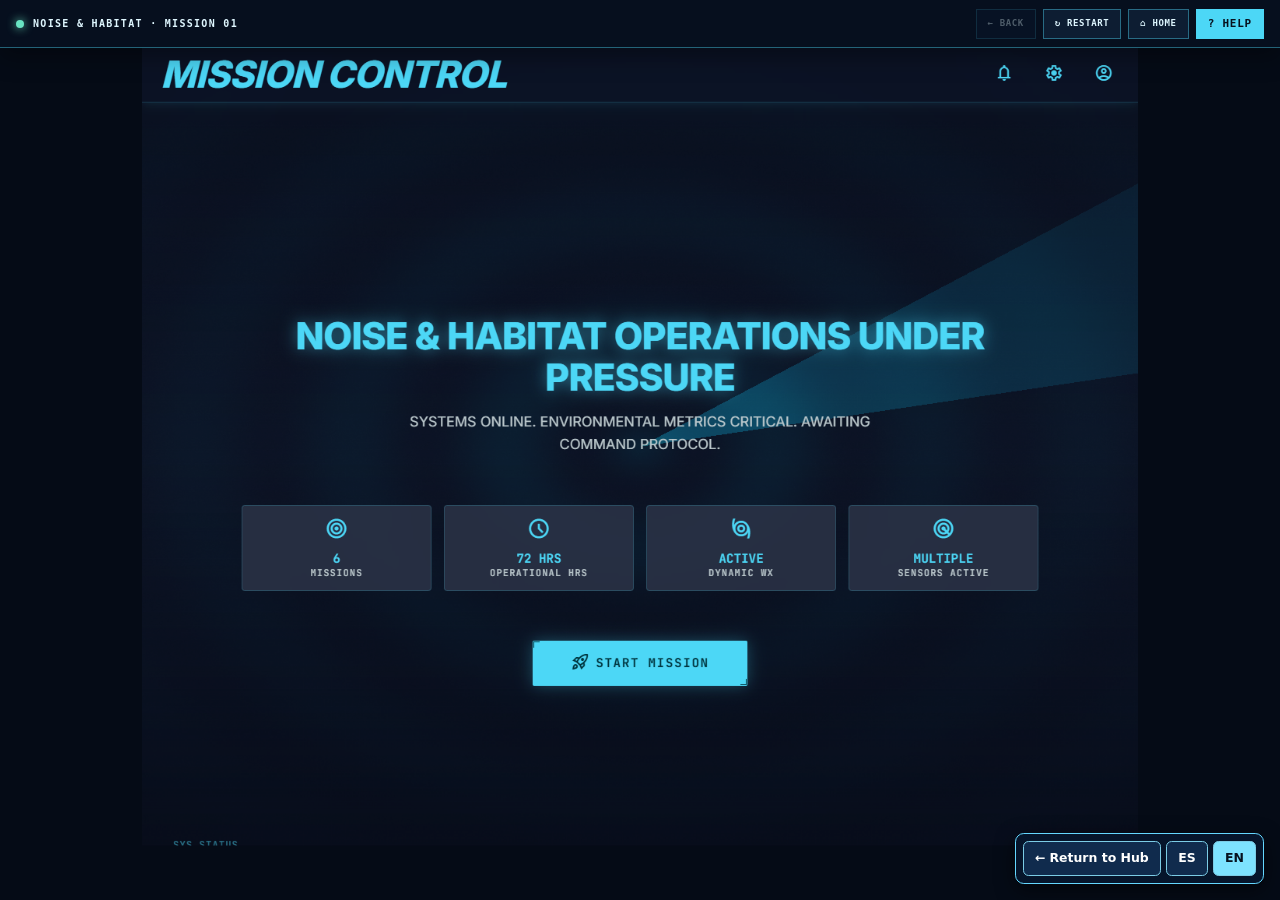
==== index.html @ 10fd097c "Correct Spanish HUD text overlap and shorten contextual guidance" ====
<!doctype html>
<html lang="en">
<head>
<meta charset="utf-8" />
<meta name="viewport" content="width=device-width,initial-scale=1" />
<title>Noise & Habitat — Missions 01–06 · Course Edition</title>
<style>
:root{--cyan:#4cd7f6;--cyan2:#18bfe7;--pink:#f5a0f5;--navy:#071225;--panel:#132238;--panel2:#0a1729;--text:#edf8ff;--muted:#9fb4c7;--amber:#ffbf5a;--red:#ff7c87;--green:#69e4c2}
*{box-sizing:border-box}html,body{margin:0;width:100%;height:100%;overflow:hidden;background:#050b16;color:var(--text);font-family:Inter,Segoe UI,Arial,sans-serif}
button{font:inherit}#stage{position:fixed;left:0;right:0;top:48px;bottom:0;display:flex;align-items:center;justify-content:center;background:#050b16}body.guide-visible #stage{bottom:176px}
.screen{position:relative;max-width:100vw;max-height:100vh;line-height:0;user-select:none;-webkit-user-select:none;overflow:hidden}
.screen img{display:block;width:100%;height:100%;object-fit:fill;pointer-events:none}.hit{position:absolute;display:block;border:0;background:transparent;cursor:pointer;padding:0;margin:0;z-index:8;border-radius:3px}
.hit:focus-visible{outline:3px solid var(--cyan);outline-offset:2px;background:rgba(76,215,246,.08)}
@media (hover:hover){.hit:hover{box-shadow:inset 0 0 0 2px rgba(76,215,246,.7);background:rgba(76,215,246,.045)}}
.hot-highlight{position:absolute;z-index:6;pointer-events:none;border:2px solid rgba(76,215,246,.9);box-shadow:0 0 0 1px rgba(76,215,246,.18),0 0 24px rgba(76,215,246,.42);border-radius:4px;animation:pulse 1.7s ease-in-out infinite}
.hot-highlight::after{content:'SELECT TO ANALYSE';position:absolute;right:0;top:-24px;background:var(--cyan);color:#03101c;font:800 9px/1 ui-monospace,Consolas,monospace;letter-spacing:.08em;padding:6px 8px;white-space:nowrap}
@keyframes pulse{50%{box-shadow:0 0 0 4px rgba(76,215,246,.08),0 0 32px rgba(76,215,246,.62)}}
.coach{position:absolute;z-index:12;left:50%;bottom:16px;transform:translateX(-50%);width:min(720px,84%);line-height:1.35;background:linear-gradient(90deg,rgba(6,16,30,.96),rgba(12,29,49,.96));border:1px solid rgba(76,215,246,.45);box-shadow:0 18px 50px rgba(0,0,0,.45);padding:12px 16px;display:flex;gap:14px;align-items:center}
.coach .step{font:800 9px/1.2 ui-monospace,Consolas,monospace;letter-spacing:.14em;text-transform:uppercase;color:var(--cyan);min-width:92px}.coach p{margin:0;color:#eaf7ff;font-size:13px;line-height:1.4}.coach strong{color:#fff}.coach .coachBtn{margin-left:auto;white-space:nowrap;border:1px solid rgba(76,215,246,.65);background:var(--cyan);color:#04101c;font-weight:900;padding:9px 12px;cursor:pointer}.coach .dismiss{border:0;background:transparent;color:#9fb4c7;font-size:18px;cursor:pointer;padding:4px 0 4px 6px}
.appNav{position:fixed;z-index:70;left:0;right:0;top:0;height:48px;display:flex;align-items:center;justify-content:space-between;padding:0 16px;background:#060f1e;border-bottom:1px solid rgba(76,215,246,.42);box-shadow:0 8px 24px rgba(0,0,0,.35);line-height:1}.appNavTitle{display:flex;align-items:center;gap:9px;color:#dff7ff;font:900 10px/1 ui-monospace,Consolas,monospace;letter-spacing:.13em;text-transform:uppercase}.appNavTitle::before{content:'';width:8px;height:8px;border-radius:50%;background:var(--green);box-shadow:0 0 10px var(--green)}.appNavActions{display:flex;align-items:center;gap:7px}.navBtn,.helpBtn{height:30px;border:1px solid rgba(76,215,246,.42);background:#0d1d32;color:#dff7ff;padding:0 11px;font:900 9px/1 ui-monospace,Consolas,monospace;letter-spacing:.07em;text-transform:uppercase;cursor:pointer}.navBtn:hover,.helpBtn:hover{background:#16304a;border-color:var(--cyan)}.navBtn:disabled{opacity:.34;cursor:not-allowed}.helpBtn{color:#07111e;background:var(--cyan);border-color:var(--cyan);font-size:11px}.guideHost{position:fixed;z-index:55;left:0;right:0;bottom:0;height:176px;display:none;align-items:center;justify-content:center;padding:10px 18px;background:#070f20;border-top:3px solid var(--pink);box-shadow:0 -18px 50px rgba(0,0,0,.55);line-height:1.35}body.guide-visible .guideHost{display:flex}
#modalLayer{position:fixed;inset:0;display:none;align-items:center;justify-content:center;padding:22px;background:rgba(1,7,16,.76);backdrop-filter:blur(9px);z-index:90}#modalLayer.open{display:flex}
.modal{width:min(820px,94vw);max-height:90vh;overflow:auto;background:linear-gradient(155deg,#14243a,#081425);border:1px solid rgba(76,215,246,.4);box-shadow:0 24px 90px rgba(0,0,0,.62);padding:26px 28px 24px;line-height:1.45;position:relative}
.modal.wide{width:min(1040px,96vw)}.modal .eyebrow{font:800 10px/1.2 ui-monospace,Consolas,monospace;letter-spacing:.16em;color:var(--cyan);text-transform:uppercase}.modal h2{margin:7px 0 9px;font-size:30px;line-height:1.08;color:#fff}.modal .lead{font-size:16px;color:#d9e7f3;margin:0 0 16px;line-height:1.55}.modal p{color:#c9d7e5;margin:8px 0;line-height:1.55}.close{position:absolute;right:14px;top:10px;background:transparent;border:0;color:#b9c8d6;font-size:24px;cursor:pointer}
.roleBox{display:grid;grid-template-columns:1.15fr .85fr;gap:14px;margin:18px 0}.rolePanel,.objectivePanel{border:1px solid rgba(255,255,255,.1);background:rgba(255,255,255,.035);padding:15px 16px}.rolePanel strong,.objectivePanel strong{display:block;color:#fff;font-size:14px;margin-bottom:5px}.rolePanel span,.objectivePanel span{color:#b9cad9;font-size:13px;line-height:1.45}
.howGrid{display:grid;grid-template-columns:repeat(4,1fr);gap:9px;margin:17px 0}.how{border:1px solid rgba(76,215,246,.18);background:rgba(76,215,246,.04);padding:13px 12px;min-height:108px}.how b{display:grid;place-items:center;width:25px;height:25px;border:1px solid var(--cyan);color:var(--cyan);font:900 11px ui-monospace,Consolas,monospace;margin-bottom:9px}.how strong{display:block;color:#fff;font-size:12px;margin-bottom:4px}.how span{display:block;color:#9fb4c7;font-size:11px;line-height:1.4}
.modalGrid{display:grid;grid-template-columns:repeat(2,minmax(0,1fr));gap:10px;margin:16px 0}.fact{border:1px solid rgba(255,255,255,.1);background:rgba(255,255,255,.035);padding:12px 14px}.fact small{display:block;color:#879db2;font:800 9px ui-monospace,Consolas,monospace;letter-spacing:.08em;text-transform:uppercase;margin-bottom:5px}.fact strong{font-size:13px;color:#fff}.fact em{display:block;color:#9fb4c7;font-size:11px;font-style:normal;margin-top:4px;line-height:1.4}
.intelExplain{border-left:3px solid var(--pink);background:rgba(245,160,245,.06);padding:12px 14px;color:#d7e5ef;font-size:12px;line-height:1.5;margin-top:12px}.modalActions{display:flex;justify-content:flex-end;gap:10px;margin-top:20px}.btn{border:1px solid rgba(76,215,246,.6);background:var(--cyan);color:#04101c;font-weight:900;padding:11px 17px;cursor:pointer}.btn.secondary{background:transparent;color:var(--cyan)}.btn:disabled{opacity:.4;cursor:not-allowed}
.decisionIntro{display:flex;gap:10px;align-items:flex-start;margin:10px 0 16px;padding:11px 13px;border:1px solid rgba(255,191,90,.24);background:rgba(255,191,90,.045)}.decisionIntro b{color:var(--amber);font:900 10px ui-monospace,Consolas,monospace;letter-spacing:.08em}.decisionIntro span{color:#cedae6;font-size:12px;line-height:1.45}
.choices{display:grid;grid-template-columns:repeat(3,1fr);gap:10px}.choice{border:1px solid rgba(255,255,255,.12);background:#0d1b2e;color:var(--text);padding:14px;text-align:left;cursor:pointer;min-height:240px;transition:.15s}.choice:hover{border-color:rgba(76,215,246,.6);transform:translateY(-2px)}.choice.selected{border-color:var(--cyan);background:linear-gradient(155deg,rgba(76,215,246,.12),rgba(245,160,245,.06));box-shadow:0 0 0 1px rgba(76,215,246,.15),0 12px 30px rgba(0,0,0,.3)}.choice .code{font:800 9px ui-monospace,Consolas,monospace;color:var(--cyan);letter-spacing:.1em}.choice h3{font-size:16px;margin:6px 0 10px;color:#fff}.choice p{font-size:11px;margin:0 0 11px;line-height:1.45;color:#aebfd0}.miniMetrics{display:grid;gap:6px}.metricLine{display:flex;justify-content:space-between;gap:10px;border-top:1px solid rgba(255,255,255,.07);padding-top:6px;font:700 9px ui-monospace,Consolas,monospace;color:#8fa3b7;text-transform:uppercase}.metricLine strong{color:#e7f4fb}.risk-high{color:var(--red)!important}.risk-med{color:var(--amber)!important}.risk-low{color:var(--green)!important}
.outcome{display:grid;grid-template-columns:.8fr 1.2fr;gap:14px}.scorePanel{border:1px solid rgba(76,215,246,.25);padding:15px;background:rgba(76,215,246,.04)}.scorePanel .status{font:900 10px ui-monospace,Consolas,monospace;color:var(--cyan);letter-spacing:.1em;text-transform:uppercase}.scorePanel h3{font-size:21px;margin:6px 0 14px;color:#fff}.bars{display:grid;gap:11px}.barLabel{display:flex;justify-content:space-between;font:700 9px ui-monospace,Consolas,monospace;color:#9fb4c7;text-transform:uppercase}.bar{height:5px;background:rgba(255,255,255,.08);margin-top:4px}.bar span{display:block;height:100%;background:linear-gradient(90deg,var(--cyan),var(--pink))}.learnPanel{border:1px solid rgba(245,160,245,.24);padding:15px;background:rgba(245,160,245,.045)}.learnPanel .unlock{font:900 10px ui-monospace,Consolas,monospace;color:var(--pink);letter-spacing:.1em;text-transform:uppercase}.learnPanel h3{font-size:18px;margin:6px 0 8px;color:#fff}.learnPanel p{font-size:12px;line-height:1.55}.takeaway{margin-top:12px;border-left:3px solid var(--cyan);padding:9px 11px;background:rgba(76,215,246,.045);font-size:12px;color:#d8e8f5}.finalHero{display:grid;grid-template-columns:minmax(0,1fr) 180px;gap:16px;align-items:center;padding:16px 18px;margin:12px 0 14px;border:1px solid rgba(76,215,246,.28);background:radial-gradient(circle at top left,rgba(76,215,246,.14),rgba(8,20,37,.96) 58%),linear-gradient(145deg,rgba(255,255,255,.03),rgba(245,160,245,.03))}.heroSeal{justify-self:end;width:150px;height:150px;border-radius:50%;display:grid;place-items:center;text-align:center;border:2px solid rgba(245,160,245,.5);box-shadow:0 0 0 10px rgba(245,160,245,.05),0 0 26px rgba(76,215,246,.2);background:radial-gradient(circle at 50% 35%,rgba(245,160,245,.28),rgba(76,215,246,.12) 35%,rgba(5,12,23,.98) 72%)}.heroSeal span{display:block;font-size:34px;font-weight:900;color:#fff;line-height:1}.heroSeal small{display:block;margin-top:5px;font:800 9px ui-monospace,Consolas,monospace;letter-spacing:.14em;text-transform:uppercase;color:var(--cyan)}.finalRibbon{display:inline-block;margin-top:10px;padding:8px 10px;border:1px solid rgba(245,160,245,.34);background:rgba(245,160,245,.08);font:800 10px ui-monospace,Consolas,monospace;letter-spacing:.12em;text-transform:uppercase;color:#ffd8ff}.missionBadges{display:grid;grid-template-columns:repeat(3,minmax(0,1fr));gap:8px;margin:14px 0}.missionBadge{border:1px solid rgba(255,255,255,.08);background:rgba(255,255,255,.03);padding:10px 11px;min-height:82px}.missionBadge small{display:block;color:var(--cyan);font:800 8px ui-monospace,Consolas,monospace;letter-spacing:.12em;text-transform:uppercase;margin-bottom:4px}.missionBadge strong{display:block;color:#fff;font-size:13px;line-height:1.3;margin-bottom:3px}.missionBadge span{display:block;color:#9fb4c7;font-size:11px;line-height:1.45}.certPanel{margin-top:14px;border:1px solid rgba(255,255,255,.08);background:linear-gradient(135deg,rgba(76,215,246,.04),rgba(245,160,245,.04));padding:14px 15px}.certPanel .status{font:900 10px ui-monospace,Consolas,monospace;color:#ffe08a;letter-spacing:.1em;text-transform:uppercase}.certPanel h3{margin:6px 0 10px;color:#fff;font-size:20px}.summaryGrid{display:grid;grid-template-columns:repeat(3,minmax(0,1fr));gap:8px;margin:10px 0 12px}.summaryBox{border:1px solid rgba(255,255,255,.08);background:rgba(255,255,255,.03);padding:10px}.summaryBox small{display:block;color:#8da4ba;font:800 8px ui-monospace,Consolas,monospace;letter-spacing:.1em;text-transform:uppercase;margin-bottom:4px}.summaryBox strong{display:block;color:#fff;font-size:12px;line-height:1.4}.loopStrip{margin-top:10px;padding:10px 11px;border-left:3px solid #ffe08a;background:rgba(255,224,138,.08);color:#f6f8fb;font-size:12px;line-height:1.55}.certificateCard{border:1px solid rgba(245,160,245,.3);background:linear-gradient(145deg,rgba(255,255,255,.04),rgba(76,215,246,.03));padding:18px 20px;margin:14px 0}.certificateCard .eyeline{font:800 10px ui-monospace,Consolas,monospace;color:#ffe08a;letter-spacing:.14em;text-transform:uppercase}.certificateCard h3{margin:8px 0 10px;color:#fff;font-size:28px}.certificateCard p{font-size:13px}.certificateName{font-size:16px;color:#fff;font-weight:900;margin:10px 0}.certificateFoot{display:flex;justify-content:space-between;gap:12px;flex-wrap:wrap;margin-top:14px;padding-top:12px;border-top:1px solid rgba(255,255,255,.08)}.certificateFoot div{min-width:160px}.certificateFoot small{display:block;color:#8ea4b9;font:800 8px ui-monospace,Consolas,monospace;letter-spacing:.1em;text-transform:uppercase;margin-bottom:4px}.certificateFoot strong{display:block;color:#fff;font-size:12px;line-height:1.45}
.finalCelebration{position:relative;overflow:hidden;margin:4px 0 16px;padding:28px 28px 24px;border:1px solid rgba(76,215,246,.48);background:radial-gradient(circle at 50% 20%,rgba(76,215,246,.20),transparent 34%),radial-gradient(circle at 85% 25%,rgba(245,160,245,.14),transparent 22%),linear-gradient(145deg,#0a1c32,#07111f 68%,#100d24);box-shadow:inset 0 0 70px rgba(76,215,246,.04),0 20px 50px rgba(0,0,0,.35);text-align:center}
.finalCelebration::before,.finalCelebration::after{content:'';position:absolute;width:220px;height:220px;border:1px solid rgba(76,215,246,.18);border-radius:50%;top:-120px}.finalCelebration::before{left:-60px}.finalCelebration::after{right:-60px;border-color:rgba(245,160,245,.18)}
.finalKicker{font:900 10px ui-monospace,Consolas,monospace;letter-spacing:.22em;color:var(--cyan);text-transform:uppercase}.finalBigTitle{margin:8px 0 6px!important;font-size:42px!important;letter-spacing:-.03em}.finalSub{max-width:760px;margin:0 auto!important;color:#cfe0eb!important;font-size:14px!important}.courseSeal{width:124px;height:124px;margin:18px auto 14px;border-radius:50%;display:grid;place-items:center;background:radial-gradient(circle at 50% 35%,rgba(255,255,255,.18),rgba(76,215,246,.14) 35%,rgba(5,12,23,.98) 70%);border:2px solid var(--cyan);box-shadow:0 0 0 8px rgba(76,215,246,.05),0 0 35px rgba(76,215,246,.24),inset 0 0 28px rgba(245,160,245,.08)}.courseSeal strong{display:block;font-size:34px;color:#fff;line-height:1}.courseSeal span{display:block;margin-top:3px;color:var(--pink);font:900 9px ui-monospace,Consolas,monospace;letter-spacing:.12em;text-transform:uppercase}.completionLine{display:flex;justify-content:center;gap:6px;flex-wrap:wrap;margin:12px 0 2px}.completionLine span{padding:6px 8px;border:1px solid rgba(255,255,255,.1);background:rgba(255,255,255,.035);color:#dceaf4;font:800 8px ui-monospace,Consolas,monospace;letter-spacing:.08em;text-transform:uppercase}.completionLine span.done{border-color:rgba(105,228,194,.38);color:var(--green)}
.finalCompetence{display:grid;grid-template-columns:repeat(3,1fr);gap:9px;margin:14px 0}.competenceCard{border:1px solid rgba(255,255,255,.09);background:linear-gradient(155deg,rgba(76,215,246,.055),rgba(245,160,245,.025));padding:12px 13px;min-height:94px}.competenceCard small{display:block;color:var(--cyan);font:900 8px ui-monospace,Consolas,monospace;letter-spacing:.1em;text-transform:uppercase;margin-bottom:4px}.competenceCard strong{display:block;color:#fff;font-size:13px;line-height:1.3;margin-bottom:3px}.competenceCard span{display:block;color:#9fb4c7;font-size:10px;line-height:1.4}
.checkpointCard{padding:20px 22px;margin:8px 0 15px;border:1px solid rgba(255,191,90,.38);background:radial-gradient(circle at 15% 20%,rgba(255,191,90,.10),transparent 28%),#0d1a2b}.checkpointTop{display:flex;align-items:center;justify-content:space-between;gap:18px;margin-bottom:12px}.checkpointTop .flag{font:900 9px ui-monospace,Consolas,monospace;letter-spacing:.13em;color:var(--amber);text-transform:uppercase}.checkpointTop .count{border:1px solid rgba(255,191,90,.35);padding:6px 9px;color:#ffe0a7;font:900 9px ui-monospace,Consolas,monospace}.checkpointCard h2{font-size:31px!important}.checkpointCard .hint{margin:12px 0 0;padding:11px 12px;border-left:3px solid var(--amber);background:rgba(255,191,90,.055);color:#dae6ef;font-size:12px;line-height:1.5}
@media(max-width:760px){.finalCompetence{grid-template-columns:1fr 1fr}.finalBigTitle{font-size:31px!important}.courseSeal{width:104px;height:104px}.courseSeal strong{font-size:28px}}@media(max-width:520px){.finalCompetence{grid-template-columns:1fr}}

.resultTag{position:absolute;z-index:11;right:2.2%;top:8.2%;background:#0b1a2e;border:1px solid rgba(76,215,246,.5);padding:8px 11px;line-height:1.2;color:#dff7ff;box-shadow:0 8px 24px rgba(0,0,0,.4)}.resultTag small{display:block;color:var(--cyan);font:800 8px ui-monospace,Consolas,monospace;letter-spacing:.12em;text-transform:uppercase}.resultTag strong{font-size:11px}
.toast{position:fixed;left:50%;bottom:20px;transform:translate(-50%,20px);opacity:0;pointer-events:none;z-index:50;background:#0d1a2d;border:1px solid rgba(76,215,246,.4);color:#e7f4fb;padding:11px 16px;font:800 10px ui-monospace,Consolas,monospace;letter-spacing:.05em;transition:.2s;box-shadow:0 12px 30px rgba(0,0,0,.4)}.toast.show{opacity:1;transform:translate(-50%,0)}

.missionCore{display:grid;grid-template-columns:repeat(3,1fr);gap:10px;margin:16px 0}.coreCard{border:1px solid rgba(76,215,246,.22);background:linear-gradient(155deg,rgba(76,215,246,.07),rgba(255,255,255,.025));padding:15px;min-height:118px}.coreCard small{display:block;color:var(--cyan);font:800 9px ui-monospace,Consolas,monospace;letter-spacing:.1em;text-transform:uppercase;margin-bottom:7px}.coreCard strong{display:block;font-size:15px;color:#fff;line-height:1.3;margin-bottom:5px}.coreCard span{display:block;color:#aebfd0;font-size:12px;line-height:1.45}
.ruleBox{margin:15px 0 5px;padding:13px 15px;border-left:3px solid var(--amber);background:rgba(255,191,90,.055);color:#dbe7f1;font-size:13px;line-height:1.5}.ruleBox strong{color:#fff}.plainFlow{display:grid;grid-template-columns:repeat(3,1fr);gap:9px;margin:16px 0}.plainStep{position:relative;border:1px solid rgba(255,255,255,.1);background:rgba(255,255,255,.035);padding:14px 14px 14px 46px;min-height:90px}.plainStep b{position:absolute;left:13px;top:14px;display:grid;place-items:center;width:24px;height:24px;border-radius:50%;background:var(--cyan);color:#04101c;font:900 10px ui-monospace,Consolas,monospace}.plainStep strong{display:block;color:#fff;font-size:13px;margin-bottom:4px}.plainStep span{display:block;color:#9fb4c7;font-size:11px;line-height:1.4}
.choice .change{display:block;margin:10px 0 8px;padding:8px 9px;background:rgba(255,255,255,.04);border-left:2px solid rgba(76,215,246,.7);color:#d7e6f1;font-size:10px;line-height:1.45}.choice .change strong{color:#fff}.outcomePlain{display:grid;grid-template-columns:repeat(4,1fr);gap:8px;margin:13px 0}.outcomePill{border:1px solid rgba(255,255,255,.1);background:rgba(255,255,255,.035);padding:10px}.outcomePill small{display:block;color:#879db2;font:800 8px ui-monospace,Consolas,monospace;text-transform:uppercase;letter-spacing:.08em;margin-bottom:4px}.outcomePill strong{font-size:12px;color:#fff}.whyBox{margin-top:12px;border:1px solid rgba(76,215,246,.18);background:rgba(76,215,246,.045);padding:12px 13px}.whyBox small{display:block;color:var(--cyan);font:800 8px ui-monospace,Consolas,monospace;letter-spacing:.1em;text-transform:uppercase;margin-bottom:5px}.whyBox p{margin:0;color:#d5e4ef;font-size:12px;line-height:1.5}

/* Interactive mission avatar */
.guide-focus{position:absolute;z-index:9;pointer-events:none;border:3px solid var(--amber);box-shadow:0 0 0 9999px rgba(2,8,18,.24),0 0 34px rgba(255,191,90,.68);border-radius:4px;animation:guidePulse 1.7s ease-in-out infinite}
@keyframes guidePulse{50%{box-shadow:0 0 0 9999px rgba(2,8,18,.19),0 0 46px rgba(255,191,90,.92)}}
.guide-dock{position:relative;z-index:18;width:min(1120px,96%);height:150px;display:grid;grid-template-columns:94px minmax(0,1fr) 150px;background:linear-gradient(105deg,#111a35,#0b2540);border:1px solid rgba(245,160,245,.82);border-top:3px solid var(--pink);box-shadow:0 16px 48px rgba(0,0,0,.52),0 0 28px rgba(245,160,245,.12);line-height:1.35;overflow:hidden}
.guide-avatar{position:relative;border-right:1px solid rgba(76,215,246,.24);background:radial-gradient(circle at 50% 40%,rgba(76,215,246,.12),transparent 55%),#081626;display:flex;align-items:center;justify-content:center;overflow:hidden}
.guide-avatar .portrait-window{position:relative;width:66px;height:66px;border:1px solid rgba(76,215,246,.9);border-radius:9px;overflow:hidden;box-shadow:0 0 20px rgba(76,215,246,.28);background:#071523}
.guide-avatar .portrait-window img{display:block;width:100%;height:100%;object-fit:cover;pointer-events:none}
.guide-avatar::after{content:'';position:absolute;inset:0;background:repeating-linear-gradient(180deg,transparent 0 3px,rgba(76,215,246,.035) 3px 4px);pointer-events:none}
.guide-online{position:absolute;right:13px;top:18px;width:8px;height:8px;border-radius:50%;background:#69e4c2;box-shadow:0 0 12px #69e4c2}
.guide-copy{min-width:0;padding:13px 18px 11px;display:flex;flex-direction:column;justify-content:flex-start;overflow:hidden}
.guide-meta{font:900 9px/1.2 ui-monospace,Consolas,monospace;letter-spacing:.13em;color:var(--cyan);text-transform:uppercase;margin-bottom:8px;flex:0 0 auto}
.guide-message{display:block!important;visibility:visible!important;opacity:1!important;color:#f3fbff!important;font-size:14px!important;line-height:1.48!important;min-height:58px;max-height:78px;overflow:auto;padding:7px 10px;background:rgba(3,12,24,.28);border-left:3px solid rgba(76,215,246,.75);white-space:normal}
.guide-message strong{color:#fff}.guide-message em{font-style:normal;color:var(--pink);font-weight:800}
.guide-progress{display:flex;gap:5px;align-items:center;margin-top:9px;flex:0 0 auto}.guide-dot{width:20px;height:3px;background:rgba(255,255,255,.12)}.guide-dot.on{background:var(--cyan);box-shadow:0 0 8px rgba(76,215,246,.5)}
.guide-actions{display:flex;flex-direction:column;justify-content:center;gap:7px;padding:14px 12px 14px 0;min-width:0}
.guide-action{width:100%;border:1px solid rgba(76,215,246,.6);background:var(--cyan);color:#03101c;font:900 10px/1 ui-monospace,Consolas,monospace;letter-spacing:.06em;padding:11px 8px;cursor:pointer;text-transform:uppercase}.guide-action.secondary{background:#0b1a2e;color:var(--cyan)}.guide-action:hover{filter:brightness(1.08)}
.guide-close{position:absolute;right:5px;top:4px;width:22px;height:22px;border:0;background:rgba(6,15,30,.8);color:#9fb3c5;font-size:16px;cursor:pointer;z-index:4}
.guide-minibtn{position:absolute;z-index:17;right:18px;bottom:16px;width:54px;height:54px;border-radius:50%;border:1px solid rgba(76,215,246,.6);background:#0a1a2d;color:var(--cyan);box-shadow:0 10px 28px rgba(0,0,0,.45);cursor:pointer;display:grid;place-items:center;font:900 10px/1 ui-monospace,Consolas,monospace;letter-spacing:.05em;text-align:center}.guide-minibtn::before{content:'OPS';display:block}.guide-minibtn::after{content:'GUIDE';display:block;font-size:7px;margin-top:-8px}
.guide-hint{position:absolute;z-index:10;pointer-events:none;background:#ffd27a;border:2px solid #fff5d8;color:#07111e;padding:8px 10px;font:900 10px/1.3 ui-monospace,Consolas,monospace;letter-spacing:.025em;box-shadow:0 10px 28px rgba(0,0,0,.62),0 0 20px rgba(255,191,90,.45);max-width:220px}.guide-hint::before{content:'';position:absolute;left:-8px;top:11px;border-top:7px solid transparent;border-bottom:7px solid transparent;border-right:8px solid #ffd27a}.guide-hint.arrow-right::before{left:auto;right:-8px;border-right:0;border-left:8px solid #ffd27a}
.guide-hint b{color:#07111e;text-decoration:underline;text-underline-offset:2px}
.loading-card{display:flex;flex-direction:column;align-items:center;justify-content:center;gap:12px;color:#dff7ff;font:900 11px/1.3 ui-monospace,Consolas,monospace;letter-spacing:.12em;text-transform:uppercase}.loading-spinner{width:34px;height:34px;border:3px solid rgba(76,215,246,.2);border-top-color:var(--cyan);border-radius:50%;animation:spin .8s linear infinite}.loading-card small{color:#8da8bd;font-size:8px;letter-spacing:.08em}@keyframes spin{to{transform:rotate(360deg)}}
@media(max-width:760px){body.guide-visible #stage{bottom:190px}.guideHost{height:190px;padding:8px}.appNav{padding:0 8px}.appNavTitle{font-size:8px}.navBtn,.helpBtn{padding:0 7px;font-size:8px}.howGrid,.choices,.missionCore,.plainFlow,.outcomePlain,.missionBadges,.summaryGrid{grid-template-columns:1fr 1fr}.roleBox,.outcome,.finalHero{grid-template-columns:1fr}.heroSeal{justify-self:start;width:110px;height:110px}.certificateFoot{display:grid;grid-template-columns:1fr 1fr}.coach{width:92%;padding:10px 12px}.coach .step{display:none}.modal{padding:22px 18px}.modal h2{font-size:24px}.guide-dock{width:98%;height:166px;grid-template-columns:70px minmax(0,1fr) 104px}.guide-avatar .portrait-window{width:50px;height:50px}.guide-copy{padding:10px}.guide-message{font-size:11px!important;min-height:70px;max-height:92px}.guide-actions{padding:12px 7px 12px 0}.guide-action{font-size:8px;padding:9px 5px}}@media(max-width:520px){.appNavTitle{display:none}.howGrid,.choices,.missionCore,.plainFlow,.outcomePlain,.missionBadges,.summaryGrid{grid-template-columns:1fr}.guide-dock{grid-template-columns:0 minmax(0,1fr) 96px}.guide-avatar{display:none}}.howGrid,.choices,.missionCore,.plainFlow,.outcomePlain{grid-template-columns:1fr}}

/* ===== MISSION 02 · ROUTE CONFLICT · CLEAR SEQUENTIAL REVIEW ===== */
.m2-workspace{position:absolute;z-index:8;left:19.1%;right:1.6%;top:8.4%;bottom:1.6%;background:#06111f;border:1px solid rgba(76,215,246,.18);box-shadow:inset 0 0 60px rgba(0,0,0,.35)}
.m2-mission-chip{position:absolute;z-index:14;left:20.4%;top:9.5%;background:#06182a;border:1px solid rgba(76,215,246,.55);padding:7px 10px;color:#fff;line-height:1}.m2-mission-chip small{display:block;color:var(--pink);font:900 7px ui-monospace,Consolas,monospace;letter-spacing:.12em}.m2-mission-chip strong{font:900 11px ui-monospace,Consolas,monospace;color:#dff8ff}
.m2-goal{position:absolute;z-index:13;left:20.4%;right:2.7%;top:14.0%;height:7.2%;display:flex;align-items:center;justify-content:space-between;gap:18px;background:#0b1d31;border-left:4px solid var(--cyan);padding:9px 14px;line-height:1.25;box-shadow:0 8px 24px rgba(0,0,0,.32)}.m2-goal small{display:block;color:var(--cyan);font:900 7px ui-monospace,Consolas,monospace;letter-spacing:.12em;margin-bottom:3px}.m2-goal strong{font-size:12px;color:#fff}.m2-goal span{color:#a8bdcd;font-size:9px;max-width:540px}.m2-goal .step-count{flex:none;border:1px solid rgba(255,255,255,.15);padding:7px 10px;color:#dff7ff;font:900 8px ui-monospace,Consolas,monospace;white-space:nowrap}
.m2-terrain{position:absolute;left:20.4%;top:22.4%;width:51.0%;height:54.0%;z-index:11;border:1px solid rgba(76,215,246,.48);background:#071321;box-shadow:0 12px 38px rgba(0,0,0,.55);overflow:hidden;line-height:1.2}
.m2-terrain>img{position:absolute;inset:0;width:100%;height:100%;object-fit:cover;opacity:.88;filter:saturate(.72) contrast(1.06) brightness(.72);pointer-events:none}.m2-terrain::after{content:'';position:absolute;inset:0;background:linear-gradient(180deg,rgba(5,14,27,.22),rgba(5,14,27,.03) 35%,rgba(5,14,27,.20));pointer-events:none}
.m2-map-title{position:absolute;z-index:4;left:10px;right:10px;top:9px;display:flex;justify-content:space-between;gap:12px;align-items:center;background:rgba(5,17,31,.96);border:1px solid rgba(76,215,246,.32);padding:7px 9px;color:#eaf8ff}.m2-map-title b{font:900 9px/1 ui-monospace,Consolas,monospace;letter-spacing:.11em;color:var(--cyan)}.m2-map-title span{font:800 7px/1 ui-monospace,Consolas,monospace;color:#9eb6ca;letter-spacing:.07em}
.m2-routes{position:absolute;z-index:5;inset:0;width:100%;height:100%;overflow:visible}.route-visible{fill:none;stroke-width:8;stroke-linecap:round;stroke-linejoin:round;filter:drop-shadow(0 0 8px rgba(0,0,0,.95));}.route-a{stroke:#f5a0f5}.route-b{stroke:#ffbf5a}.route-c{stroke:#4cd7f6}
.route-label{position:absolute;z-index:7;border:2px solid currentColor;background:#061321;padding:6px 9px;font:900 9px/1 ui-monospace,Consolas,monospace;letter-spacing:.08em;box-shadow:0 6px 18px rgba(0,0,0,.55)}.route-label.a{left:23%;top:37%;color:#f5a0f5}.route-label.b{left:65%;top:30%;color:#ffbf5a}.route-label.c{left:68%;top:66%;color:#4cd7f6}
.m2-marker{position:absolute;z-index:6;display:flex;align-items:center;gap:5px;background:#071426;border:1px solid rgba(255,255,255,.28);padding:5px 7px;color:#ecf8ff;font:900 7px/1.15 ui-monospace,Consolas,monospace;letter-spacing:.05em;box-shadow:0 5px 16px rgba(0,0,0,.55);opacity:.72}.m2-marker::before{content:'';width:7px;height:7px;border-radius:50%;background:#9fb4c7}.m2-marker.community{left:14%;top:43%}.m2-marker.wetland{left:69%;top:41%}.m2-marker.birds{left:58%;top:20%}.m2-marker.base{left:43%;top:78%}.m2-marker.base::before{background:#69e4c2}.m2-marker.hot{opacity:1;border-color:var(--amber);box-shadow:0 0 0 1px rgba(255,191,90,.2),0 0 18px rgba(255,191,90,.28)}.m2-marker.hot::before{background:var(--amber);box-shadow:0 0 8px var(--amber)}
.m2-route-panel{position:absolute;z-index:12;right:2.7%;top:22.4%;width:24.5%;height:54.0%;background:linear-gradient(180deg,#10233a,#09182a);border:1px solid rgba(76,215,246,.45);padding:14px 15px;line-height:1.3;color:#eaf8ff;box-shadow:0 12px 32px rgba(0,0,0,.48);overflow:hidden}.m2-route-panel .ey{font:900 8px/1 ui-monospace,Consolas,monospace;color:var(--cyan);letter-spacing:.13em;margin-bottom:8px}.m2-route-panel h3{font-size:18px;margin:0 0 7px;color:#fff}.m2-route-panel .plain{font-size:11px;line-height:1.5;color:#dbe8f2;background:rgba(76,215,246,.055);border-left:3px solid var(--cyan);padding:9px 10px;margin:0 0 12px}.m2-route-panel .watch{font:900 8px/1.3 ui-monospace,Consolas,monospace;color:var(--amber);letter-spacing:.06em;margin-bottom:9px}.m2-simple-metrics{display:grid;gap:7px}.m2-simple-metric{border:1px solid rgba(255,255,255,.10);background:rgba(255,255,255,.035);padding:8px 9px}.m2-simple-metric small{display:block;color:#879db2;font:800 7px ui-monospace,Consolas,monospace;letter-spacing:.08em;margin-bottom:3px}.m2-simple-metric strong{font-size:11px;color:#fff}.m2-simple-metric .good{color:var(--green)}.m2-simple-metric .warn{color:var(--amber)}.m2-simple-metric .bad{color:#ff8fa0}.m2-route-panel .meaning{margin-top:11px;padding-top:10px;border-top:1px solid rgba(255,255,255,.10);font-size:10px;line-height:1.45;color:#afc2d1}.m2-route-panel .meaning strong{color:#fff}
.m2-bottom-simple{position:absolute;z-index:12;left:20.4%;right:2.7%;bottom:3.2%;height:17.0%;background:#0a192c;border:1px solid rgba(76,215,246,.40);display:grid;grid-template-columns:minmax(0,1fr) 290px;gap:14px;padding:12px 14px;line-height:1.3;box-shadow:0 -12px 32px rgba(0,0,0,.42)}.m2-bottom-copy small{display:block;color:var(--cyan);font:900 8px ui-monospace,Consolas,monospace;letter-spacing:.12em;margin-bottom:5px}.m2-bottom-copy strong{display:block;font-size:14px;color:#fff;margin-bottom:4px}.m2-bottom-copy span{display:block;color:#a9bdcc;font-size:10px;line-height:1.45;max-width:640px}.m2-bottom-actions{display:grid;grid-template-columns:1fr 1fr;gap:7px;align-content:center}.m2-review-btn{border:1px solid rgba(76,215,246,.58);background:#0d2036;color:#dff7ff;font:900 8px ui-monospace,Consolas,monospace;letter-spacing:.07em;padding:10px 7px;cursor:pointer}.m2-review-btn.primary{grid-column:1/-1;background:var(--cyan);color:#04101c;border-color:var(--cyan)}.m2-review-btn:disabled{opacity:.28;cursor:not-allowed}
.m2-compare-grid{display:grid;grid-template-columns:repeat(3,1fr);gap:11px;margin:16px 0}.m2-compare-card{border:1px solid rgba(255,255,255,.13);background:#0c1b2e;padding:14px;min-height:250px;display:flex;flex-direction:column}.m2-compare-card.a{border-top:4px solid #f5a0f5}.m2-compare-card.b{border-top:4px solid #ffbf5a}.m2-compare-card.c{border-top:4px solid #4cd7f6}.m2-compare-card small{font:900 8px ui-monospace,Consolas,monospace;color:#879db2;letter-spacing:.09em}.m2-compare-card h3{font-size:16px;margin:5px 0 7px;color:#fff}.m2-compare-card p{font-size:11px;line-height:1.45;color:#b9c9d6;margin:0 0 10px}.m2-compare-card .mini{display:grid;gap:5px;margin-bottom:12px}.m2-compare-card .mini div{display:flex;justify-content:space-between;gap:8px;border-top:1px solid rgba(255,255,255,.07);padding-top:5px;font:800 8px ui-monospace,Consolas,monospace;color:#8498ab}.m2-compare-card .mini strong{color:#fff}.m2-compare-card button{margin-top:auto;border:1px solid var(--cyan);background:transparent;color:var(--cyan);font-weight:900;padding:9px;cursor:pointer}.m2-compare-card button:hover{background:var(--cyan);color:#04101c}.m2-compare-note{border-left:3px solid var(--amber);background:rgba(255,191,90,.055);padding:10px 12px;color:#dce8f1;font-size:12px;line-height:1.45}
@media(max-width:850px){.m2-route-panel{width:27%}.m2-terrain{width:48%}.m2-bottom-simple{grid-template-columns:1fr 230px}.m2-compare-grid{grid-template-columns:1fr}.m2-compare-card{min-height:0}}


/* Mission 03 · Dynamic wildlife alert */
.m3-workspace{position:absolute;z-index:5;left:19.2%;right:1.8%;top:3.8%;bottom:2.8%;background:linear-gradient(180deg,rgba(4,13,25,.82),rgba(5,14,27,.92));border:1px solid rgba(76,215,246,.18);box-shadow:inset 0 0 70px rgba(0,0,0,.32);pointer-events:none}
.m3-chip{position:absolute;z-index:12;left:21.0%;top:6.0%;background:#09182a;border:1px solid rgba(245,160,245,.45);padding:8px 11px;line-height:1.25;box-shadow:0 9px 28px rgba(0,0,0,.44)}.m3-chip small{display:block;color:var(--pink);font:900 8px ui-monospace,Consolas,monospace;letter-spacing:.12em}.m3-chip strong{display:block;color:#fff;font:900 11px ui-monospace,Consolas,monospace;margin-top:3px}
.m3-goal{position:absolute;z-index:12;left:36.0%;right:3.0%;top:5.8%;min-height:78px;background:#0b1a2d;border:1px solid rgba(76,215,246,.36);display:flex;align-items:center;justify-content:space-between;gap:14px;padding:12px 14px;line-height:1.35}.m3-goal small{display:block;color:var(--cyan);font:900 8px ui-monospace,Consolas,monospace;letter-spacing:.11em;margin-bottom:4px}.m3-goal strong{display:block;color:#fff;font-size:14px;margin-bottom:2px}.m3-goal span{display:block;color:#a9bdcc;font-size:10px}.m3-goal .step-count{white-space:nowrap;border:1px solid rgba(255,191,90,.45);color:var(--amber);padding:8px 10px;font:900 8px ui-monospace,Consolas,monospace;letter-spacing:.08em}
.m3-map{position:absolute;z-index:7;left:21.0%;top:18.0%;width:52.5%;height:52.5%;border:1px solid rgba(76,215,246,.42);overflow:hidden;background:#071323;box-shadow:0 12px 36px rgba(0,0,0,.50)}.m3-map>img{position:absolute;inset:0;width:100%;height:100%;object-fit:cover;filter:saturate(.7) brightness(.62) contrast(1.08);opacity:.78}.m3-map-title{position:absolute;z-index:4;left:12px;top:11px;background:#071426;border:1px solid rgba(76,215,246,.45);padding:7px 9px;line-height:1.25}.m3-map-title b{display:block;color:var(--cyan);font:900 8px ui-monospace,Consolas,monospace;letter-spacing:.11em}.m3-map-title span{color:#849aad;font:700 7px ui-monospace,Consolas,monospace;letter-spacing:.08em}
.m3-plan-line{position:absolute;z-index:3;left:14%;right:14%;top:58%;height:4px;background:linear-gradient(90deg,rgba(76,215,246,.22),rgba(76,215,246,.95),rgba(76,215,246,.22));transform:rotate(-8deg);transform-origin:center;box-shadow:0 0 14px rgba(76,215,246,.35)}.m3-plan-line::after{content:'APPROVED ACTIVITY CORRIDOR';position:absolute;right:4%;top:-22px;color:#b8eefe;background:#071426;border:1px solid rgba(76,215,246,.35);padding:4px 6px;font:900 7px ui-monospace,Consolas,monospace;letter-spacing:.06em;white-space:nowrap}
.m3-pulse{position:absolute;z-index:3;left:47%;top:19%;width:38%;height:54%;border:3px solid rgba(245,160,245,.78);border-left-color:rgba(255,191,90,.88);border-radius:50% 42% 46% 50%;transform:rotate(16deg);opacity:0;box-shadow:0 0 28px rgba(245,160,245,.25);transition:.2s}.m3-pulse.active{opacity:1;animation:m3Pulse 1.55s ease-in-out infinite}.m3-pulse::after{content:'TEMPORARY WILDLIFE ACTIVITY';position:absolute;right:-8px;top:32%;background:#29162c;border:1px solid rgba(245,160,245,.75);color:#ffd7ff;padding:5px 7px;font:900 7px ui-monospace,Consolas,monospace;letter-spacing:.05em;white-space:nowrap}.m3-pulse.alert::before{content:'OVERLAP';position:absolute;left:5%;bottom:7%;background:var(--amber);color:#171006;padding:5px 7px;font:900 7px ui-monospace,Consolas,monospace;letter-spacing:.07em}@keyframes m3Pulse{50%{box-shadow:0 0 38px rgba(245,160,245,.5);transform:rotate(16deg) scale(1.025)}}
.m3-status{position:absolute;z-index:12;right:3.0%;top:18.0%;width:22.2%;height:52.5%;background:linear-gradient(180deg,#10233a,#09182a);border:1px solid rgba(76,215,246,.42);padding:14px 15px;line-height:1.35;box-shadow:0 12px 32px rgba(0,0,0,.48)}.m3-status .ey{font:900 8px ui-monospace,Consolas,monospace;color:var(--cyan);letter-spacing:.12em}.m3-status h3{margin:7px 0 7px;color:#fff;font-size:18px}.m3-status .plain{font-size:11px;line-height:1.5;color:#d9e6f0;background:rgba(76,215,246,.055);border-left:3px solid var(--cyan);padding:9px 10px;margin-bottom:10px}.m3-status .alert-copy{border-left-color:var(--pink);background:rgba(245,160,245,.065)}.m3-status .decision-copy{border-left-color:var(--amber);background:rgba(255,191,90,.065)}
.m3-kpis{display:grid;gap:9px}.m3-kpi{border:1px solid rgba(255,255,255,.10);background:rgba(255,255,255,.035);padding:10px 11px}.m3-kpi small{display:block;color:#879db2;font:800 7px ui-monospace,Consolas,monospace;letter-spacing:.08em;margin-bottom:4px}.m3-kpi strong{font-size:12px;color:#fff}.m3-kpi strong.good{color:var(--green)}.m3-kpi strong.warn{color:var(--amber)}.m3-kpi strong.bad{color:#ff8fa0}.m3-status .meaning{margin-top:12px;padding-top:10px;border-top:1px solid rgba(255,255,255,.10);font-size:10px;line-height:1.5;color:#afc2d1}.m3-status .meaning strong{color:#fff}.m3-status .do-now{margin-top:10px;border-left:3px solid var(--cyan);background:rgba(76,215,246,.06);padding:9px 10px}.m3-status .do-now small{display:block;color:var(--cyan);font:900 7px ui-monospace,Consolas,monospace;letter-spacing:.09em;margin-bottom:4px}.m3-status .do-now strong{font-size:11px;color:#fff;line-height:1.4;display:block}
.m3-timeline{position:absolute;z-index:12;left:21.0%;right:3.0%;bottom:4.4%;height:18.7%;background:#0a192c;border:1px solid rgba(76,215,246,.40);display:grid;grid-template-columns:minmax(0,1fr) 270px;gap:12px;padding:12px 14px;line-height:1.3;box-shadow:0 -12px 32px rgba(0,0,0,.42)}.m3-timeline small{display:block;color:var(--cyan);font:900 8px ui-monospace,Consolas,monospace;letter-spacing:.12em;margin-bottom:7px}.m3-track{display:grid;grid-template-columns:repeat(3,1fr);gap:7px}.m3-event{border:1px solid rgba(255,255,255,.10);background:#0d1d31;padding:8px 9px;min-height:72px;text-align:left;font:inherit;cursor:pointer;color:inherit}.m3-event:disabled{opacity:.32;cursor:not-allowed}.m3-event:not(:disabled):hover{border-color:rgba(76,215,246,.55);background:#10243b}.m3-event b{display:block;color:#879db2;font:900 7px ui-monospace,Consolas,monospace;letter-spacing:.08em;margin-bottom:4px}.m3-event strong{display:block;color:#dceaf4;font-size:10px}.m3-event span{display:block;color:#8399ac;font-size:8px;line-height:1.35;margin-top:3px}.m3-event.active{border-color:var(--amber);box-shadow:0 0 0 1px rgba(255,191,90,.18),0 0 20px rgba(255,191,90,.15)}.m3-event.active strong{color:var(--amber)}.m3-actions{display:grid;gap:7px;align-content:center}.m3-btn{border:1px solid rgba(76,215,246,.55);background:#0d2036;color:#dff7ff;font:900 8px ui-monospace,Consolas,monospace;letter-spacing:.07em;padding:10px 7px;cursor:pointer}.m3-btn.primary{background:var(--cyan);color:#04101c;border-color:var(--cyan)}.m3-btn:disabled{opacity:.28;cursor:not-allowed}
.m3-compare-note{border-left:3px solid var(--pink);background:rgba(245,160,245,.055);padding:10px 12px;color:#dce8f1;font-size:12px;line-height:1.45;margin:12px 0 15px}.m3-choice-grid{display:grid;grid-template-columns:repeat(3,1fr);gap:10px}.m3-choice-grid .choice{min-height:230px}
@media(max-width:900px){.m3-status{width:25%}.m3-map{width:49%}.m3-timeline{grid-template-columns:1fr 220px}}


/* Mission 04 · Night Operations / time-window scheduling */
.m4-workspace{position:absolute;z-index:5;left:19.2%;right:1.8%;top:3.8%;bottom:2.8%;background:linear-gradient(180deg,rgba(3,9,20,.88),rgba(5,12,25,.95));border:1px solid rgba(76,215,246,.18);box-shadow:inset 0 0 90px rgba(0,0,0,.45);pointer-events:none}
.m4-workspace::after{content:'';position:absolute;inset:0;background:radial-gradient(circle at 68% 24%,rgba(86,97,196,.15),transparent 24%),linear-gradient(180deg,rgba(4,11,24,.12),rgba(4,11,24,.48));pointer-events:none}
.m4-chip{position:absolute;z-index:12;left:21.0%;top:6.0%;background:#081629;border:1px solid rgba(245,160,245,.46);padding:8px 11px;line-height:1.25;box-shadow:0 9px 28px rgba(0,0,0,.44)}
.m4-chip small{display:block;color:var(--pink);font:900 8px ui-monospace,Consolas,monospace;letter-spacing:.12em}.m4-chip strong{display:block;color:#fff;font:900 11px ui-monospace,Consolas,monospace;margin-top:3px}
.m4-goal{position:absolute;z-index:12;left:36%;right:3%;top:5.8%;min-height:78px;background:#0a192c;border:1px solid rgba(76,215,246,.35);display:flex;align-items:center;justify-content:space-between;gap:14px;padding:12px 14px;line-height:1.35}
.m4-goal small{display:block;color:var(--cyan);font:900 8px ui-monospace,Consolas,monospace;letter-spacing:.11em;margin-bottom:4px}.m4-goal strong{display:block;color:#fff;font-size:14px;margin-bottom:2px}.m4-goal span{display:block;color:#a9bdcc;font-size:10px}.m4-goal .step-count{white-space:nowrap;border:1px solid rgba(255,191,90,.46);color:var(--amber);padding:8px 10px;font:900 8px ui-monospace,Consolas,monospace;letter-spacing:.08em}
.m4-main{position:absolute;z-index:8;left:21%;top:18%;width:52.5%;height:49%;border:1px solid rgba(76,215,246,.40);overflow:hidden;background:linear-gradient(180deg,#06101f,#071425);box-shadow:0 12px 36px rgba(0,0,0,.50)}
.m4-main>img{position:absolute;inset:0;width:100%;height:100%;object-fit:cover;filter:saturate(.55) brightness(.37) contrast(1.08) hue-rotate(7deg);opacity:.62}
.m4-nightshade{position:absolute;inset:0;background:radial-gradient(circle at 73% 25%,rgba(105,111,218,.15),transparent 22%),linear-gradient(180deg,rgba(2,7,18,.10),rgba(2,8,20,.45));pointer-events:none}
.m4-clock{position:absolute;z-index:5;left:7%;top:15%;width:36%;height:66%;border:1px solid rgba(76,215,246,.25);background:rgba(6,17,32,.82);display:flex;flex-direction:column;align-items:center;justify-content:center;text-align:center;box-shadow:inset 0 0 36px rgba(76,215,246,.03)}
.m4-clock small{color:#8197aa;font:900 8px ui-monospace,Consolas,monospace;letter-spacing:.14em}.m4-clock .time{color:#fff;font:900 46px ui-monospace,Consolas,monospace;line-height:1;margin:8px 0 4px;text-shadow:0 0 24px rgba(76,215,246,.18)}.m4-clock .label{color:var(--cyan);font:900 10px ui-monospace,Consolas,monospace;letter-spacing:.08em}.m4-clock .deadline{margin-top:18px;border-top:1px solid rgba(255,255,255,.09);padding-top:12px;color:#b7c8d5;font:700 9px ui-monospace,Consolas,monospace;line-height:1.45}
.m4-receptors{position:absolute;z-index:5;left:48%;right:5%;top:14%;bottom:14%;display:grid;grid-template-rows:repeat(3,1fr);gap:9px}.m4-receptor{border:1px solid rgba(255,255,255,.10);background:rgba(7,19,35,.84);padding:12px 14px;display:flex;align-items:flex-start;justify-content:space-between;gap:14px;min-height:0}.m4-receptor>div{flex:1;min-width:0}.m4-receptor small{display:block;color:#7f95a7;font:900 7px ui-monospace,Consolas,monospace;letter-spacing:.11em}.m4-receptor strong{display:block;color:#fff;font-size:11px;line-height:1.35;margin-top:4px;white-space:normal;word-break:normal;overflow-wrap:anywhere}.m4-receptor .signal{flex:none;align-self:flex-start;text-align:right;white-space:nowrap;font:900 10px ui-monospace,Consolas,monospace;letter-spacing:.06em;padding-top:2px}.m4-receptor .signal.good{color:#5ee6c2}.m4-receptor .signal.warn{color:var(--amber)}.m4-receptor .signal.bad{color:#ff7e9f}
.m4-panel{position:absolute;z-index:10;right:3%;top:18%;width:23.5%;height:49%;background:#09182a;border:1px solid rgba(76,215,246,.38);padding:15px;display:flex;flex-direction:column;line-height:1.35}.m4-panel .ey{color:var(--cyan);font:900 8px ui-monospace,Consolas,monospace;letter-spacing:.13em}.m4-panel h3{font-size:20px;margin:8px 0 8px;color:#fff;line-height:1.05}.m4-panel .plain{font-size:11px;color:#c7d5df;line-height:1.55;margin:0 0 11px;background:rgba(255,255,255,.045);padding:10px}.m4-panel .m4-metrics{display:grid;gap:7px}.m4-metric{border:1px solid rgba(255,255,255,.09);background:rgba(255,255,255,.025);padding:8px 9px}.m4-metric small{display:block;color:#8197a9;font:900 7px ui-monospace,Consolas,monospace;letter-spacing:.10em}.m4-metric strong{display:block;font:900 11px ui-monospace,Consolas,monospace;margin-top:3px}.m4-panel .meaning{margin-top:auto;border-left:3px solid var(--amber);padding:8px 9px;background:rgba(255,191,90,.05);color:#c7d4df;font-size:10px;line-height:1.45}.m4-panel .meaning strong{color:#fff}
.m4-bottom{position:absolute;z-index:11;left:21%;right:3%;bottom:4.4%;height:25%;border:1px solid rgba(76,215,246,.34);background:#08172a;padding:10px 12px;display:grid;grid-template-columns:1fr 250px;gap:12px}.m4-timeline{display:grid;grid-template-columns:repeat(3,1fr);gap:8px;align-items:stretch}.m4-window{border:1px solid rgba(255,255,255,.11);background:#0b1a2e;color:#a9bdcc;padding:10px;text-align:left;cursor:pointer;transition:.15s}.m4-window:disabled{opacity:.28;cursor:not-allowed}.m4-window:not(:disabled):hover{border-color:rgba(76,215,246,.55)}.m4-window.active{border-color:var(--amber);box-shadow:inset 0 0 0 1px var(--amber);color:#fff}.m4-window small{display:block;color:#7d93a6;font:900 7px ui-monospace,Consolas,monospace;letter-spacing:.1em}.m4-window strong{display:block;font:900 12px ui-monospace,Consolas,monospace;margin:4px 0}.m4-window span{font-size:9px;line-height:1.35}.m4-actions{display:flex;flex-direction:column;gap:7px;justify-content:center}.m4-actions .m4-btn{border:1px solid var(--cyan);background:transparent;color:var(--cyan);font:900 8px ui-monospace,Consolas,monospace;letter-spacing:.08em;padding:9px 10px;cursor:pointer}.m4-actions .m4-btn.primary{background:var(--cyan);color:#03111d}.m4-actions .m4-btn:disabled{opacity:.28;cursor:not-allowed}.m4-actions .instruction{color:#adbfcc;font-size:9px;line-height:1.4;padding:5px 2px}.m4-actions .instruction strong{display:block;color:#fff;margin-bottom:2px}
.m4-compare-note{border-left:3px solid var(--amber);background:rgba(255,191,90,.055);padding:10px 12px;color:#dce8f1;font-size:12px;line-height:1.45}.m4-choice-grid{display:grid;grid-template-columns:repeat(3,1fr);gap:12px;margin-top:14px}.m4-choice-grid .choice{min-height:255px}
@media(max-width:850px){.m4-panel{width:26%}.m4-main{width:49%}.m4-bottom{grid-template-columns:1fr 210px}.m4-clock .time{font-size:34px}.m4-choice-grid{grid-template-columns:1fr}.m4-choice-grid .choice{min-height:0}}


/* MISSION 05 · NOISE COMPLAINT INVESTIGATION */
.m5-workspace{position:absolute;z-index:5;left:19.2%;right:1.8%;top:3.8%;bottom:2.8%;background:linear-gradient(180deg,rgba(4,12,24,.88),rgba(5,13,26,.96));border:1px solid rgba(76,215,246,.18);box-shadow:inset 0 0 80px rgba(0,0,0,.42);pointer-events:none}
.m5-chip{position:absolute;z-index:12;left:21%;top:6%;background:#081629;border:1px solid rgba(245,160,245,.46);padding:8px 11px;line-height:1.25;box-shadow:0 9px 28px rgba(0,0,0,.44)}.m5-chip small{display:block;color:var(--pink);font:900 8px ui-monospace,Consolas,monospace;letter-spacing:.12em}.m5-chip strong{display:block;color:#fff;font:900 11px ui-monospace,Consolas,monospace;margin-top:3px}
.m5-goal{position:absolute;z-index:12;left:36%;right:3%;top:5.8%;min-height:78px;background:#0a192c;border:1px solid rgba(76,215,246,.35);display:flex;align-items:center;justify-content:space-between;gap:14px;padding:12px 14px;line-height:1.35}.m5-goal small{display:block;color:var(--cyan);font:900 8px ui-monospace,Consolas,monospace;letter-spacing:.11em;margin-bottom:4px}.m5-goal strong{display:block;color:#fff;font-size:14px;margin-bottom:2px}.m5-goal span{display:block;color:#a9bdcc;font-size:10px}.m5-goal .step-count{white-space:nowrap;border:1px solid rgba(255,191,90,.46);color:var(--amber);padding:8px 10px;font:900 8px ui-monospace,Consolas,monospace;letter-spacing:.08em}
.m5-main{position:absolute;z-index:8;left:21%;top:18%;width:52.5%;height:49%;border:1px solid rgba(76,215,246,.40);overflow:hidden;background:#06101f;box-shadow:0 12px 36px rgba(0,0,0,.50)}.m5-main>img{position:absolute;inset:0;width:100%;height:100%;object-fit:cover;filter:saturate(.38) brightness(.25) contrast(1.12);opacity:.52}.m5-shade{position:absolute;inset:0;background:linear-gradient(135deg,rgba(4,12,25,.35),rgba(5,14,28,.82));pointer-events:none}
.m5-file{position:absolute;z-index:4;left:6%;right:6%;top:10%;bottom:10%;background:linear-gradient(155deg,rgba(15,34,55,.96),rgba(8,20,36,.97));border:1px solid rgba(255,255,255,.12);padding:18px 20px;line-height:1.35;box-shadow:0 18px 42px rgba(0,0,0,.48)}.m5-file-top{display:flex;justify-content:space-between;gap:16px;align-items:flex-start;border-bottom:1px solid rgba(255,255,255,.09);padding-bottom:12px;margin-bottom:14px}.m5-file-top small{display:block;color:var(--cyan);font:900 8px ui-monospace,Consolas,monospace;letter-spacing:.12em;margin-bottom:5px}.m5-file-top h3{margin:0;color:#fff;font-size:21px;line-height:1.08}.m5-time{flex:none;border:1px solid rgba(245,160,245,.38);color:var(--pink);padding:8px 10px;font:900 10px ui-monospace,Consolas,monospace;letter-spacing:.07em}.m5-signal{display:inline-block;margin:0 0 12px;border-left:3px solid var(--amber);background:rgba(255,191,90,.07);color:var(--amber);padding:7px 9px;font:900 8px ui-monospace,Consolas,monospace;letter-spacing:.08em}.m5-headline{font-size:16px;font-weight:800;color:#fff;line-height:1.3;margin-bottom:8px}.m5-detail{font-size:11px;line-height:1.55;color:#c6d5e1;max-width:95%}.m5-tells{position:absolute;left:20px;right:20px;bottom:17px;border-left:3px solid var(--cyan);background:rgba(76,215,246,.055);padding:10px 12px}.m5-tells small{display:block;color:var(--cyan);font:900 7px ui-monospace,Consolas,monospace;letter-spacing:.1em;margin-bottom:4px}.m5-tells strong{font-size:11px;line-height:1.45;color:#eaf7ff;display:block}
.m5-status{position:absolute;z-index:10;right:3%;top:18%;width:23.5%;height:49%;background:#09182a;border:1px solid rgba(76,215,246,.38);padding:15px;display:flex;flex-direction:column;line-height:1.35}.m5-status .ey{color:var(--cyan);font:900 8px ui-monospace,Consolas,monospace;letter-spacing:.13em}.m5-status h3{font-size:19px;margin:8px 0 8px;color:#fff;line-height:1.05}.m5-status .plain{font-size:11px;color:#c7d5df;line-height:1.55;margin:0 0 11px;background:rgba(255,255,255,.045);padding:10px}.m5-checks{display:grid;gap:7px}.m5-check{display:flex;justify-content:space-between;gap:10px;border:1px solid rgba(255,255,255,.09);background:rgba(255,255,255,.025);padding:9px 10px}.m5-check span{font:800 8px ui-monospace,Consolas,monospace;color:#8ca0b2;letter-spacing:.06em}.m5-check strong{font:900 9px ui-monospace,Consolas,monospace;color:#fff;white-space:nowrap}.m5-check strong.open{color:var(--amber)}.m5-check strong.done{color:var(--green)}.m5-status .do-now{margin-top:auto;border-left:3px solid var(--amber);padding:9px 10px;background:rgba(255,191,90,.055)}.m5-status .do-now small{display:block;color:var(--amber);font:900 7px ui-monospace,Consolas,monospace;letter-spacing:.09em;margin-bottom:4px}.m5-status .do-now strong{display:block;color:#fff;font-size:11px;line-height:1.4}
.m5-bottom{position:absolute;z-index:11;left:21%;right:3%;bottom:4.4%;height:25%;border:1px solid rgba(76,215,246,.34);background:#08172a;padding:10px 12px;display:grid;grid-template-columns:1fr 250px;gap:12px}.m5-track{display:grid;grid-template-columns:repeat(4,1fr);gap:7px;align-items:stretch}.m5-evidence-btn{border:1px solid rgba(255,255,255,.11);background:#0b1a2e;color:#a9bdcc;padding:10px;text-align:left;cursor:pointer}.m5-evidence-btn:disabled{opacity:.28;cursor:not-allowed}.m5-evidence-btn:not(:disabled):hover{border-color:rgba(76,215,246,.55)}.m5-evidence-btn.active{border-color:var(--amber);box-shadow:inset 0 0 0 1px var(--amber);color:#fff}.m5-evidence-btn small{display:block;color:#7d93a6;font:900 7px ui-monospace,Consolas,monospace;letter-spacing:.1em}.m5-evidence-btn strong{display:block;font:900 10px ui-monospace,Consolas,monospace;margin:4px 0;line-height:1.15}.m5-evidence-btn span{font-size:8px;line-height:1.3}.m5-actions{display:flex;flex-direction:column;gap:7px;justify-content:center}.m5-btn{border:1px solid var(--cyan);background:transparent;color:var(--cyan);font:900 8px ui-monospace,Consolas,monospace;letter-spacing:.08em;padding:9px 10px;cursor:pointer}.m5-btn.primary{background:var(--cyan);color:#03111d}.m5-btn:disabled{opacity:.28;cursor:not-allowed}.m5-actions .instruction{color:#adbfcc;font-size:9px;line-height:1.4;padding:5px 2px}.m5-actions .instruction strong{display:block;color:#fff;margin-bottom:2px}
.m5-finding-grid,.m5-action-grid{display:grid;grid-template-columns:repeat(3,1fr);gap:10px;margin-top:14px}.m5-finding-grid .choice,.m5-action-grid .choice{min-height:230px}.evidence-strength{display:inline-flex;align-items:center;gap:5px;margin-top:8px;color:#879db2;font:900 8px ui-monospace,Consolas,monospace;letter-spacing:.07em}.evidence-strength b{color:var(--cyan)}
@media(max-width:850px){.m5-status{width:26%}.m5-main{width:49%}.m5-bottom{grid-template-columns:1fr 210px}.m5-finding-grid,.m5-action-grid{grid-template-columns:1fr}.m5-finding-grid .choice,.m5-action-grid .choice{min-height:0}}


/* MISSION 06 · FINAL ISO 14001 AUDIT */
.m6-workspace{position:absolute;z-index:5;left:19.2%;right:1.8%;top:3.8%;bottom:2.8%;background:linear-gradient(180deg,rgba(4,11,23,.91),rgba(5,12,24,.97));border:1px solid rgba(76,215,246,.18);box-shadow:inset 0 0 80px rgba(0,0,0,.48);pointer-events:none}
.m6-chip{position:absolute;z-index:12;left:21%;top:6%;background:#081629;border:1px solid rgba(245,160,245,.46);padding:8px 11px;line-height:1.25;box-shadow:0 9px 28px rgba(0,0,0,.44)}.m6-chip small{display:block;color:var(--pink);font:900 8px ui-monospace,Consolas,monospace;letter-spacing:.12em}.m6-chip strong{display:block;color:#fff;font:900 11px ui-monospace,Consolas,monospace;margin-top:3px}
.m6-goal{position:absolute;z-index:12;left:36%;right:3%;top:5.8%;min-height:78px;background:#0a192c;border:1px solid rgba(76,215,246,.35);display:flex;align-items:center;justify-content:space-between;gap:14px;padding:12px 14px;line-height:1.35}.m6-goal small{display:block;color:var(--cyan);font:900 8px ui-monospace,Consolas,monospace;letter-spacing:.11em;margin-bottom:4px}.m6-goal strong{display:block;color:#fff;font-size:14px;margin-bottom:2px}.m6-goal span{display:block;color:#a9bdcc;font-size:10px}.m6-goal .step-count{white-space:nowrap;border:1px solid rgba(255,191,90,.46);color:var(--amber);padding:8px 10px;font:900 8px ui-monospace,Consolas,monospace;letter-spacing:.08em}
.m6-main{position:absolute;z-index:8;left:21%;top:18%;width:52.5%;height:49%;border:1px solid rgba(76,215,246,.40);overflow:hidden;background:#06101f;box-shadow:0 12px 36px rgba(0,0,0,.50)}.m6-main>img{position:absolute;inset:0;width:100%;height:100%;object-fit:cover;filter:saturate(.25) brightness(.20) contrast(1.1);opacity:.40}.m6-shade{position:absolute;inset:0;background:linear-gradient(140deg,rgba(5,14,27,.45),rgba(7,19,36,.90));pointer-events:none}
.m6-file{position:absolute;z-index:4;left:6%;right:6%;top:9%;bottom:9%;background:linear-gradient(155deg,rgba(16,35,57,.97),rgba(8,20,36,.98));border:1px solid rgba(255,255,255,.12);padding:18px 20px;line-height:1.35;box-shadow:0 18px 42px rgba(0,0,0,.48)}.m6-file-top{display:flex;justify-content:space-between;gap:16px;align-items:flex-start;border-bottom:1px solid rgba(255,255,255,.09);padding-bottom:11px;margin-bottom:12px}.m6-file-top small{display:block;color:var(--cyan);font:900 8px ui-monospace,Consolas,monospace;letter-spacing:.12em;margin-bottom:5px}.m6-file-top h3{margin:0;color:#fff;font-size:20px;line-height:1.08}.m6-status-badge{flex:none;padding:8px 10px;border:1px solid currentColor;font:900 9px ui-monospace,Consolas,monospace;letter-spacing:.07em}.m6-status-badge.ready{color:var(--green)}.m6-status-badge.partial{color:var(--amber)}.m6-status-badge.gap{color:#ff879d}.m6-question{display:block;color:#879db2;font:900 7px ui-monospace,Consolas,monospace;letter-spacing:.1em;margin:0 0 5px}.m6-answer{color:#fff;font-size:15px;font-weight:800;line-height:1.35;margin-bottom:10px}.m6-record{border-left:3px solid var(--cyan);background:rgba(76,215,246,.055);padding:10px 12px;color:#c7d6e2;font-size:11px;line-height:1.5}.m6-record strong{color:#fff}.m6-audit-note{position:absolute;left:20px;right:20px;bottom:17px;border-left:3px solid var(--pink);background:rgba(245,160,245,.055);padding:10px 12px}.m6-audit-note small{display:block;color:var(--pink);font:900 7px ui-monospace,Consolas,monospace;letter-spacing:.1em;margin-bottom:4px}.m6-audit-note strong{display:block;color:#eaf7ff;font-size:11px;line-height:1.45}
.m6-panel{position:absolute;z-index:10;right:3%;top:18%;width:23.5%;height:49%;background:#09182a;border:1px solid rgba(76,215,246,.38);padding:15px;display:flex;flex-direction:column;line-height:1.35}.m6-panel .ey{color:var(--cyan);font:900 8px ui-monospace,Consolas,monospace;letter-spacing:.13em}.m6-panel h3{font-size:19px;margin:8px 0 8px;color:#fff;line-height:1.08}.m6-panel .plain{font-size:11px;color:#c7d5df;line-height:1.52;margin:0 0 10px;background:rgba(255,255,255,.045);padding:10px}.m6-checks{display:grid;gap:7px}.m6-check{display:flex;justify-content:space-between;gap:10px;border:1px solid rgba(255,255,255,.09);background:rgba(255,255,255,.025);padding:9px 10px}.m6-check span{font:800 8px ui-monospace,Consolas,monospace;color:#8ca0b2;letter-spacing:.05em}.m6-check strong{font:900 9px ui-monospace,Consolas,monospace;white-space:nowrap}.m6-panel .do-now{margin-top:auto;border-left:3px solid var(--amber);padding:9px 10px;background:rgba(255,191,90,.055)}.m6-panel .do-now small{display:block;color:var(--amber);font:900 7px ui-monospace,Consolas,monospace;letter-spacing:.09em;margin-bottom:4px}.m6-panel .do-now strong{display:block;color:#fff;font-size:11px;line-height:1.4}
.m6-bottom{position:absolute;z-index:11;left:21%;right:3%;bottom:4.4%;height:25%;border:1px solid rgba(76,215,246,.34);background:#08172a;padding:10px 12px;display:grid;grid-template-columns:1fr 250px;gap:12px}.m6-track{display:grid;grid-template-columns:repeat(5,1fr);gap:6px;align-items:stretch}.m6-file-btn{border:1px solid rgba(255,255,255,.11);background:#0b1a2e;color:#a9bdcc;padding:9px;text-align:left;cursor:pointer}.m6-file-btn:disabled{opacity:.28;cursor:not-allowed}.m6-file-btn:not(:disabled):hover{border-color:rgba(76,215,246,.55)}.m6-file-btn.active{border-color:var(--amber);box-shadow:inset 0 0 0 1px var(--amber);color:#fff}.m6-file-btn small{display:block;color:#7d93a6;font:900 7px ui-monospace,Consolas,monospace;letter-spacing:.09em}.m6-file-btn strong{display:block;font:900 9px ui-monospace,Consolas,monospace;margin:4px 0;line-height:1.15}.m6-file-btn span{font-size:8px;line-height:1.25}.m6-actions{display:flex;flex-direction:column;gap:7px;justify-content:center}.m6-btn{border:1px solid var(--cyan);background:transparent;color:var(--cyan);font:900 8px ui-monospace,Consolas,monospace;letter-spacing:.08em;padding:9px 10px;cursor:pointer}.m6-btn.primary{background:var(--cyan);color:#03111d}.m6-btn:disabled{opacity:.28;cursor:not-allowed}.m6-actions .instruction{color:#adbfcc;font-size:9px;line-height:1.4;padding:5px 2px}.m6-actions .instruction strong{display:block;color:#fff;margin-bottom:2px}.m6-summary-grid{display:grid;grid-template-columns:repeat(5,1fr);gap:8px;margin:14px 0}.m6-summary{border:1px solid rgba(255,255,255,.11);background:#0c1b2e;padding:11px;min-height:120px}.m6-summary small{display:block;color:#879db2;font:900 7px ui-monospace,Consolas,monospace;letter-spacing:.08em}.m6-summary strong{display:block;color:#fff;font-size:11px;margin:5px 0}.m6-summary span{font-size:9px;line-height:1.35;color:#aebfd0}.m6-conclusion-grid{display:grid;grid-template-columns:repeat(3,1fr);gap:10px;margin-top:13px}.m6-conclusion-grid .choice{min-height:215px}@media(max-width:850px){.m6-panel{width:26%}.m6-main{width:49%}.m6-bottom{grid-template-columns:1fr 210px}.m6-track{grid-template-columns:repeat(3,1fr)}.m6-summary-grid,.m6-conclusion-grid{grid-template-columns:1fr}.m6-conclusion-grid .choice{min-height:0}}


/* COURSE LAYER · CAMPAIGN OVERVIEW + THEORY DEBRIEFS */
.coursePage{position:absolute;inset:0;overflow:auto;background:
radial-gradient(circle at 12% 0%,rgba(76,215,246,.10),transparent 28%),
radial-gradient(circle at 88% 16%,rgba(245,160,245,.08),transparent 24%),
linear-gradient(180deg,#071222 0%,#06101d 100%);line-height:1.45;color:#eaf7ff;padding:34px 0 60px}
.courseInner{width:min(1180px,calc(100% - 42px));margin:0 auto}
.courseEyebrow{font:900 10px ui-monospace,Consolas,monospace;letter-spacing:.16em;text-transform:uppercase;color:var(--cyan);margin-bottom:10px}
.courseHero{display:grid;grid-template-columns:minmax(0,1.25fr) minmax(270px,.75fr);gap:20px;align-items:stretch;margin-bottom:22px}
.courseHeroMain,.courseHeroSide{border:1px solid rgba(76,215,246,.28);background:linear-gradient(150deg,rgba(18,36,59,.96),rgba(8,20,36,.98));padding:26px;box-shadow:0 18px 46px rgba(0,0,0,.34)}
.courseHero h1{margin:0 0 10px;font-size:clamp(32px,4vw,54px);line-height:1.02;letter-spacing:-.035em;color:#fff}.courseHero p{margin:0;color:#c6d6e3;font-size:15px;line-height:1.65}
.courseHeroSide{display:flex;flex-direction:column;justify-content:space-between;border-color:rgba(245,160,245,.24)}
.courseHeroSide .bigNum{font:900 54px/1 ui-monospace,Consolas,monospace;color:var(--pink);text-shadow:0 0 24px rgba(245,160,245,.22)}
.courseHeroSide small{display:block;color:#8399ac;font:900 8px ui-monospace,Consolas,monospace;letter-spacing:.12em;text-transform:uppercase;margin-bottom:6px}
.courseHeroSide strong{display:block;color:#fff;font-size:15px;line-height:1.35}
.courseHow{display:grid;grid-template-columns:repeat(4,1fr);gap:10px;margin:18px 0 26px}.courseHow .item{border:1px solid rgba(255,255,255,.09);background:rgba(255,255,255,.025);padding:15px}.courseHow b{display:grid;place-items:center;width:28px;height:28px;border:1px solid var(--cyan);color:var(--cyan);font:900 10px ui-monospace,Consolas,monospace;margin-bottom:9px}.courseHow strong{display:block;color:#fff;font-size:13px;margin-bottom:4px}.courseHow span{display:block;color:#9fb4c7;font-size:11px;line-height:1.45}
.missionOverviewGrid{display:grid;grid-template-columns:repeat(3,1fr);gap:12px;margin:16px 0 28px}.missionOverviewCard{position:relative;overflow:hidden;border:1px solid rgba(76,215,246,.18);background:linear-gradient(155deg,rgba(12,29,49,.96),rgba(7,18,32,.98));padding:18px;min-height:205px}.missionOverviewCard::before{content:'';position:absolute;left:0;top:0;bottom:0;width:4px;background:linear-gradient(var(--cyan),var(--pink))}.missionOverviewCard small{display:block;color:var(--pink);font:900 8px ui-monospace,Consolas,monospace;letter-spacing:.12em;text-transform:uppercase}.missionOverviewCard h3{margin:6px 0 8px;color:#fff;font-size:18px;line-height:1.08}.missionOverviewCard p{margin:0 0 10px;color:#b9cbd8;font-size:12px;line-height:1.5}.missionOverviewCard .missionDo{border-top:1px solid rgba(255,255,255,.08);padding-top:9px;color:#e2eef6;font-size:11px;line-height:1.45}.missionOverviewCard .missionDo strong{color:var(--cyan)}
.courseSectionTitle{display:flex;align-items:end;justify-content:space-between;gap:16px;margin:28px 0 12px}.courseSectionTitle h2{margin:0;color:#fff;font-size:26px;line-height:1.05}.courseSectionTitle span{color:#8298aa;font:800 9px ui-monospace,Consolas,monospace;letter-spacing:.08em;text-transform:uppercase}
.theoryGrid{display:grid;grid-template-columns:repeat(2,minmax(0,1fr));gap:12px}.theoryCard{border:1px solid rgba(255,255,255,.09);background:linear-gradient(155deg,rgba(14,32,53,.94),rgba(8,20,36,.98));padding:18px}.theoryCard.accent{border-color:rgba(76,215,246,.28);background:linear-gradient(155deg,rgba(11,39,60,.94),rgba(8,20,36,.98))}.theoryCard.pink{border-color:rgba(245,160,245,.24)}.theoryCard small{display:block;color:#839aad;font:900 8px ui-monospace,Consolas,monospace;letter-spacing:.11em;text-transform:uppercase;margin-bottom:6px}.theoryCard h3{margin:0 0 8px;color:#fff;font-size:18px;line-height:1.15}.theoryCard p{margin:0;color:#bdcfdb;font-size:12px;line-height:1.58}.theoryCard ul{margin:10px 0 0 18px;padding:0;color:#bdcfdb;font-size:12px;line-height:1.55}.theoryCard li{margin:4px 0}.theoryCard strong{color:#fff}
.theoryLink{margin:14px 0;border-left:4px solid var(--amber);background:rgba(255,191,90,.055);padding:14px 16px;color:#dce8f1;font-size:12px;line-height:1.55}.theoryLink strong{color:#fff}.theoryTakeaway{margin:14px 0 20px;border:1px solid rgba(245,160,245,.22);background:linear-gradient(145deg,rgba(245,160,245,.065),rgba(76,215,246,.045));padding:18px}.theoryTakeaway small{display:block;color:var(--pink);font:900 8px ui-monospace,Consolas,monospace;letter-spacing:.12em;text-transform:uppercase;margin-bottom:6px}.theoryTakeaway strong{display:block;color:#fff;font-size:18px;line-height:1.35}.theoryTakeaway p{margin:7px 0 0;color:#bfd0dd;font-size:12px;line-height:1.55}
.courseActions{position:static;z-index:4;display:flex;justify-content:space-between;align-items:center;gap:12px;margin-top:22px;padding:14px 16px;background:rgba(6,15,30,.96);border:1px solid rgba(76,215,246,.30);box-shadow:0 -10px 36px rgba(0,0,0,.32)}.courseActions .progressText{color:#9fb4c7;font:800 9px ui-monospace,Consolas,monospace;letter-spacing:.08em;text-transform:uppercase}.courseBtn{border:1px solid var(--cyan);background:var(--cyan);color:#04101c;font:900 10px ui-monospace,Consolas,monospace;letter-spacing:.07em;text-transform:uppercase;padding:12px 16px;cursor:pointer}.courseBtn.secondary{background:transparent;color:var(--cyan)}
.theoryLaunch{position:absolute;z-index:16;border:1px solid #7be7ff;background:linear-gradient(180deg,#52defb,#31c7e8);color:#04111c;font:900 10px ui-monospace,Consolas,monospace;letter-spacing:.07em;text-transform:uppercase;cursor:pointer;box-shadow:0 0 22px rgba(76,215,246,.30)}.theoryLaunch:hover{filter:brightness(1.08)}
@media(max-width:900px){.courseHero{grid-template-columns:1fr}.courseHow{grid-template-columns:repeat(2,1fr)}.missionOverviewGrid{grid-template-columns:1fr 1fr}.theoryGrid{grid-template-columns:1fr}}
@media(max-width:600px){.coursePage{padding-top:20px}.courseInner{width:min(100% - 22px,1180px)}.courseHow,.missionOverviewGrid{grid-template-columns:1fr}.courseHeroMain,.courseHeroSide{padding:20px}.courseActions{align-items:stretch;flex-direction:column}.courseActions>div:last-child{display:flex;width:100%;gap:8px}.courseBtn{flex:1}}


.startSpanishCover{position:absolute;inset:0;z-index:4;overflow:hidden;background:
radial-gradient(circle at 52% 42%,rgba(17,76,111,.26),transparent 31%),
linear-gradient(180deg,#081326 0%,#06101f 58%,#040b16 100%);color:#eef8ff;line-height:1.15;pointer-events:none;font-family:Inter,Segoe UI,Arial,sans-serif}
.startSpanishCover::before{content:"";position:absolute;left:0;right:0;top:0;height:6.4%;border-bottom:1px solid rgba(76,215,246,.22);background:#071225}
.startSpanishCover::after{content:"";position:absolute;right:-5%;top:15%;width:78%;height:30%;background:linear-gradient(145deg,rgba(21,76,110,.08),rgba(20,113,153,.36));clip-path:polygon(100% 0,100% 80%,12% 100%,56% 48%);opacity:.72}
.startSpanishCover .esMcTitle{position:absolute;z-index:2;left:2.1%;top:1.15%;font-size:clamp(34px,3.3vw,46px);font-weight:900;font-style:italic;letter-spacing:-.035em;color:#47d6f6}
.startSpanishCover .esMcIcons{position:absolute;z-index:2;right:2.2%;top:1.55%;display:flex;gap:3.7%;width:11.5%;justify-content:space-between;color:#48d7f7;font-size:clamp(18px,1.7vw,24px)}
.startSpanishCover .esHero{position:absolute;z-index:2;left:11%;right:11%;top:30.2%;text-align:center}
.startSpanishCover .esHero h1{margin:0;color:#49d5f4;font-size:clamp(34px,3.45vw,48px);font-weight:900;letter-spacing:-.022em;line-height:1.05;text-transform:uppercase;text-shadow:0 0 18px rgba(76,215,246,.18)}
.startSpanishCover .esHero p{margin:2.2% auto 0;max-width:61%;font-size:clamp(14px,1.25vw,17px);line-height:1.55;color:#d2d7df;font-weight:500;text-transform:uppercase}
.startSpanishCover .esStats{position:absolute;z-index:2;left:8%;right:8%;top:53.7%;display:grid;grid-template-columns:repeat(4,minmax(0,1fr));gap:16px}
.startSpanishCover .esStat{min-height:104px;padding:14px 12px;border:1px solid rgba(76,215,246,.28);background:rgba(37,52,78,.88);display:flex;flex-direction:column;align-items:center;justify-content:center;text-align:center}
.startSpanishCover .esStat .ico{font-size:clamp(22px,1.8vw,30px);color:#4bd7f6;margin-bottom:8px}
.startSpanishCover .esStat strong{display:block;color:#4bd7f6;font:800 clamp(20px,1.55vw,26px)/1 ui-monospace,Consolas,monospace;letter-spacing:.03em}
.startSpanishCover .esStat span{display:block;color:#d6d9df;font:700 clamp(12px,1vw,14px)/1.25 ui-monospace,Consolas,monospace;letter-spacing:.1em;margin-top:6px;text-transform:uppercase}
.startSpanishCover .esStartBtn{position:absolute;z-index:2;left:38%;top:70.5%;width:24%;min-width:250px;height:62px;display:flex;align-items:center;justify-content:center;gap:10px;background:#4bd4f2;color:#092038;box-shadow:0 0 23px rgba(76,215,246,.22);font:900 clamp(15px,1.15vw,18px)/1 ui-monospace,Consolas,monospace;letter-spacing:.11em;text-transform:uppercase}

.startSpanishCover .esBottom{position:absolute;z-index:2;bottom:5.5%;left:3.1%;right:3.1%;display:flex;justify-content:space-between;color:#38b8d5;font:800 clamp(10px,.8vw,12px)/1 ui-monospace,Consolas,monospace;letter-spacing:.12em;text-transform:uppercase}
.esStaticUi{position:absolute;inset:0;z-index:6;pointer-events:none;color:#dcecf6;font-family:ui-monospace,Consolas,monospace}
.esStaticTop{position:absolute;left:0;top:0;width:38%;height:8.4%;background:#071225;border-bottom:1px solid rgba(76,215,246,.18);display:flex;align-items:center;padding-left:2.2%;color:#48d7f7;font:900 italic clamp(24px,2.4vw,40px)/1 system-ui,sans-serif;letter-spacing:-.035em}
.esStaticSide{position:absolute;left:0;top:8.4%;bottom:0;width:19.1%;background:#101b33;padding:5.2% 1.6% 2%;box-sizing:border-box}
.esStaticSide .op{color:#55dff7;font-weight:900;font-size:clamp(10px,1vw,15px);letter-spacing:.06em}.esStaticSide .rank{color:#a9b8c6;font-size:clamp(8px,.75vw,11px);margin-top:4px}.esStaticSide nav{margin-top:38%;display:grid;gap:24px}.esStaticSide nav div{font-weight:900;font-size:clamp(11px,1vw,16px);letter-spacing:.04em}.esStaticSide nav div:first-child{color:#55dff7}.esStaticSide .deploy{position:absolute;left:9%;right:9%;bottom:4%;height:5%;display:flex;align-items:center;justify-content:center;background:#4bd4f2;color:#092038;font-weight:900;letter-spacing:.08em}
.esPanel{position:absolute;background:rgba(8,22,39,.96);border:1px solid rgba(76,215,246,.34);box-shadow:0 10px 28px rgba(0,0,0,.35);padding:1.2%;box-sizing:border-box}.esPanel small{display:block;color:#55dff7;font-weight:900;letter-spacing:.09em;margin-bottom:7px}.esPanel h3{margin:0 0 8px;color:#fff;font-size:clamp(13px,1.3vw,20px)}.esPanel p{margin:4px 0;color:#afc1cf;font-size:clamp(8px,.75vw,11px);line-height:1.35}.esPanel strong{color:#fff}
.esMapOps{left:22.5%;top:11.5%;width:25%;height:46%}.esMapOps .row{border-top:1px solid rgba(255,255,255,.08);padding:9px 0}.esMapOps .row:first-of-type{border-top:0}.esMapOps .tag{display:inline-block;border:1px solid rgba(255,255,255,.2);padding:3px 5px;margin-right:5px;color:#c7d4df;font-size:9px}
.esMapCond{right:2%;top:11.5%;width:25%;height:58%}.esMapCond .metric{border-top:1px solid rgba(255,255,255,.08);padding:9px 0}.esMapCond .metric b{display:block;color:#f4a7ef;font-size:clamp(13px,1.4vw,22px);margin-top:3px}.esMapCond .warn{margin-top:8px;border:1px solid rgba(245,160,245,.55);padding:9px;color:#ffd9fb}.esMapTimeline{left:22.5%;right:2%;bottom:2%;height:15%}.esMapTimeline .bar{height:4px;background:linear-gradient(90deg,#4bd7f6 30%,#f5a0f5 30% 62%,#ffbf5a 62%);margin-top:15px}
.esCompleteMain{left:23.8%;right:3.7%;top:9%;bottom:7%;background:rgba(7,18,34,.97);display:flex;flex-direction:column;align-items:center;text-align:center;padding:4% 3%}.esCompleteMain .post{color:#f5a0f5;font-size:clamp(9px,.8vw,12px);font-weight:900;letter-spacing:.1em}.esCompleteMain h2{margin:1.2% 0 0;color:#4bd7f6;font-size:clamp(32px,4vw,58px);line-height:1}.esCompleteMain h3{margin:1% 0 4%;color:#fff;font-size:clamp(16px,1.7vw,25px)}.esCompleteMetrics{width:100%;display:grid;grid-template-columns:repeat(4,1fr);gap:16px}.esCompleteMetric{min-height:120px;border:1px solid rgba(76,215,246,.24);background:#102138;display:flex;flex-direction:column;justify-content:center;align-items:center;padding:12px}.esCompleteMetric strong{font-size:clamp(18px,2vw,28px);color:#4bd7f6}.esCompleteMetric span{margin-top:8px;color:#cbd5df;font-size:clamp(8px,.75vw,11px);font-weight:900;letter-spacing:.07em}.esCompleteInsight{margin-top:5%;width:85%;border-left:4px solid #f5a0f5;background:#112238;padding:16px;text-align:left}.esCompleteInsight small{color:#f5a0f5;font-weight:900}.esCompleteInsight p{margin:6px 0 0;color:#e8edf2;line-height:1.4}.esCompleteNext{margin-top:auto;background:#4bd7f6;color:#082039;padding:13px 34px;font-weight:900;letter-spacing:.08em}



@media(max-width:900px){
.startSpanishCover .esStats{left:5%;right:5%;gap:8px}
.startSpanishCover .esStat{min-height:96px;padding:12px 9px}
.startSpanishCover .esStat strong{font-size:20px}
.startSpanishCover .esStat span{font-size:12px;letter-spacing:.06em}
.startSpanishCover .esStartBtn{left:34%;width:32%;min-width:230px;height:58px;font-size:15px}
}

/* Readability pass v1 — shared by EN/ES, no mission logic changes */
.modal{font-size:16px;line-height:1.6;max-height:88dvh;overflow-y:auto;overflow-x:hidden}
.modal.wide{width:min(1180px,96vw)}
.modal .eyebrow{font:800 13px/1.4 ui-monospace,Consolas,monospace;letter-spacing:.08em}
.modal h2{font-size:clamp(26px,2.2vw,34px);line-height:1.18}
.modal .lead,.modal p{font-size:16px;line-height:1.6}
.modal button,.modal .btn{font-size:15px;line-height:1.35;min-height:44px}
.modal .choice{min-height:0;padding:18px}
.modal .choice .code{font:800 12px/1.4 ui-monospace,Consolas,monospace}
.modal .choice h3{font-size:19px;line-height:1.3}
.modal .choice p{font-size:15px;line-height:1.55}
.modal .choice .change{font-size:14px;line-height:1.55}
.m2-compare-grid{grid-template-columns:repeat(3,minmax(0,1fr));gap:14px}
.m2-compare-card{min-width:0;min-height:280px;padding:19px;gap:5px}
.m2-compare-card small{font:900 12px/1.4 ui-monospace,Consolas,monospace;letter-spacing:.05em;color:#b3c6d6}
.m2-compare-card h3{font-size:20px;line-height:1.3;margin:6px 0}
.m2-compare-card p{font-size:15px;line-height:1.55;color:#e2ebf3}
.m2-compare-card .mini{gap:9px;margin-bottom:15px}
.m2-compare-card .mini div{font:800 12px/1.45 ui-monospace,Consolas,monospace;color:#b5c9d8;align-items:start;flex-wrap:wrap}
.m2-compare-card .mini strong{overflow-wrap:anywhere}
.m2-compare-card button{font-size:15px;line-height:1.4;min-height:44px}
.m2-compare-note,.m3-compare-note,.m4-compare-note{font-size:15px;line-height:1.55;color:#edf4fc}
.m2-route-panel,.m3-status,.m4-panel{overflow-y:auto;overflow-x:hidden;scrollbar-width:thin}
.m2-route-panel .ey,.m3-status .ey,.m4-panel .ey{font:900 11px/1.4 ui-monospace,Consolas,monospace}
.m2-route-panel .plain,.m3-status .plain,.m4-panel .plain{font-size:13px;line-height:1.5}
.m2-route-panel .watch{font:900 11px/1.4 ui-monospace,Consolas,monospace}
.m2-route-panel .meaning,.m3-status .meaning,.m4-panel .meaning{font-size:12px;line-height:1.55}
.m2-bottom-simple,.m3-timeline,.m4-bottom{overflow-y:auto;scrollbar-width:thin}
.m2-bottom-copy small,.m3-timeline small{font:900 11px/1.4 ui-monospace,Consolas,monospace}
.m2-bottom-copy strong{font-size:16px;line-height:1.35}
.m2-bottom-copy span{font-size:13px;line-height:1.5}
.m3-goal small,.m4-goal small,.m3-chip small,.m4-chip small{font:900 11px/1.4 ui-monospace,Consolas,monospace}
.m3-goal span,.m4-goal span,.m3-status .do-now strong{font-size:13px;line-height:1.5}
.m3-kpi small,.m4-metric small{font:800 11px/1.4 ui-monospace,Consolas,monospace}
.m3-kpi strong,.m4-metric strong{font-size:13px;line-height:1.4}
.m3-event b,.m4-window small{font:900 10px/1.4 ui-monospace,Consolas,monospace}
.m3-event strong,.m4-window strong{font-size:13px}
.m3-event span,.m4-window span{font-size:11px;line-height:1.4}
.m3-btn,.m4-actions .m4-btn{font:900 11px/1.35 ui-monospace,Consolas,monospace}
.guide-meta{font:900 11px/1.3 ui-monospace,Consolas,monospace}
.guide-message{font-size:15px!important;line-height:1.5!important}
.guide-action{font:900 12px/1.2 ui-monospace,Consolas,monospace}
@media(max-width:1000px){
  .m2-compare-grid{grid-template-columns:1fr}
  .m2-compare-card{min-height:0}
}
@media(max-width:760px){
  .modal{padding:20px 16px}
  .modal .lead,.modal p{font-size:16px}
  .modal .eyebrow{font-size:12px}
  .guide-message{font-size:14px!important}
  .guide-action{font-size:11px}
}


/* Campaign briefing + theory text-size correction: EN / ES */
.coursePage{font-size:16px;line-height:1.6;overflow-y:auto;overscroll-behavior:contain;scrollbar-width:auto}
.coursePage .courseInner{width:min(1320px,calc(100% - 48px))}
.coursePage .courseEyebrow{font:900 13px/1.45 ui-monospace,Consolas,monospace;letter-spacing:.08em}
.coursePage .courseHero p{font-size:18px;line-height:1.65;color:#e2ecf5}
.coursePage .courseHeroSide small{font:900 13px/1.45 ui-monospace,Consolas,monospace;color:#b5cad9}
.coursePage .courseHeroSide strong{font-size:18px;line-height:1.5}
.coursePage .courseSectionTitle{align-items:baseline;flex-wrap:wrap;row-gap:8px}
.coursePage .courseSectionTitle h2{font-size:clamp(26px,2.5vw,34px);line-height:1.2}
.coursePage .courseSectionTitle span{font:800 12px/1.5 ui-monospace,Consolas,monospace;color:#b8cddd;letter-spacing:.05em}
.coursePage .courseHow{gap:14px}
.coursePage .courseHow .item{padding:20px;min-width:0}
.coursePage .courseHow b{width:34px;height:34px;font:900 14px/1 ui-monospace,Consolas,monospace}
.coursePage .courseHow strong{font-size:18px;line-height:1.4;margin-bottom:8px}
.coursePage .courseHow span{font-size:16px;line-height:1.6;color:#d6e4ef}
.coursePage .missionOverviewGrid{grid-template-columns:repeat(2,minmax(0,1fr));gap:16px}
.coursePage .missionOverviewCard{min-height:0;padding:24px;overflow-wrap:anywhere}
.coursePage .missionOverviewCard small{font:900 12px/1.5 ui-monospace,Consolas,monospace;letter-spacing:.055em}
.coursePage .missionOverviewCard h3{font-size:22px;line-height:1.28;margin:10px 0}
.coursePage .missionOverviewCard p{font-size:17px;line-height:1.6;color:#dce9f3;margin-bottom:14px}
.coursePage .missionOverviewCard .missionDo{font-size:16px;line-height:1.6;padding-top:13px}
.coursePage .theoryCard{padding:24px}
.coursePage .theoryCard small{font:900 12px/1.45 ui-monospace,Consolas,monospace;color:#bfd0dd}
.coursePage .theoryCard h3{font-size:22px;line-height:1.3}
.coursePage .theoryCard p,.coursePage .theoryCard ul{font-size:17px;line-height:1.65;color:#dae7f1}
.coursePage .theoryLink{font-size:17px;line-height:1.6}
.coursePage .theoryTakeaway{padding:22px}
.coursePage .theoryTakeaway small{font:900 12px/1.5 ui-monospace,Consolas,monospace}
.coursePage .theoryTakeaway strong{font-size:22px;line-height:1.4}
.coursePage .theoryTakeaway p{font-size:17px;line-height:1.65;color:#d9e7f1}
.coursePage .courseActions{padding:18px;flex-wrap:wrap}
.coursePage .courseActions .progressText{font:800 13px/1.5 ui-monospace,Consolas,monospace}
.coursePage .courseBtn{font:900 14px/1.3 ui-monospace,Consolas,monospace;min-height:48px;padding:12px 18px;letter-spacing:.03em}
@media(max-width:1100px){
 .coursePage .courseHow{grid-template-columns:repeat(2,minmax(0,1fr))}
 .coursePage .missionOverviewGrid{grid-template-columns:repeat(2,minmax(0,1fr))}
}
@media(max-width:700px){
 .coursePage .courseInner{width:calc(100% - 24px)}
 .coursePage .courseHow,.coursePage .missionOverviewGrid{grid-template-columns:1fr}
 .coursePage .courseHeroMain,.coursePage .courseHeroSide{padding:20px}
 .coursePage .courseHow span{font-size:16px}
 .coursePage .missionOverviewCard{padding:20px}
 .coursePage .courseActions>div:last-child{display:flex;flex-wrap:wrap}
}


/* Mission 01 ES HUD: hide baked-in English legends without dimming interactive signals */
.screen-es-map .esPanel{background:#07182b;border-color:#3b6b87;opacity:1}
.screen-es-map .esMapOps{left:22.5%;top:11.5%;width:25%;height:46%;overflow-y:auto;scrollbar-width:thin}
.screen-es-map .esMapOps .row{padding:6px 0}
.screen-es-map .esMapOps h3{font-size:clamp(13px,1.1vw,17px);line-height:1.25;margin:0 0 4px}
.screen-es-map .esMapOps .tag{font-size:11px;line-height:1.3;color:#e4eff8}
.screen-es-map .esMapOps .row:first-of-type{border-left:3px solid #4cd7f6;padding-left:8px;background:#102a40}
.screen-es-map .esMapCond{top:11.5%;right:2%;width:25%;height:70%;overflow-y:auto;scrollbar-width:thin;background:#07182b;padding:1.25%}
.screen-es-map .esMapCond small{font-size:12px;line-height:1.45;color:#74e4ff}
.screen-es-map .esMapCond .metric{padding:7px 0}
.screen-es-map .esMapCond p{font-size:clamp(12px,1vw,14px);line-height:1.5;color:#dcebf4;overflow-wrap:anywhere}
.screen-es-map .esMapCond strong{font-size:clamp(12px,1vw,15px);line-height:1.45;color:#fff}
.screen-es-map .esMapCond .metric b{font-size:clamp(15px,1.35vw,21px)}
.screen-es-map .esMapCond .warn{padding:11px;margin:12px 0;background:#32192f;border:2px solid #f5a0f5;border-left:5px solid #ffd0fc;box-shadow:0 0 24px rgba(245,160,245,.18)}
.screen-es-map .esMapCond .warn strong{font-size:clamp(13px,1.1vw,16px);color:#ffe5ff;display:block}
.screen-es-map .esMapCond .warn p{color:#ffe5fc;font-size:clamp(12px,1vw,14px)}
.screen-es-map .esNextStep{margin-top:12px;padding:10px;background:#153347;border-left:3px solid #4cd7f6}
.screen-es-map .esNextStep strong{color:#83e9ff}
.screen-es-map .esMapTimeline{left:22.5%;right:2%;bottom:2%;height:15%;background:#07182b;overflow:hidden}
.screen-es-map .esMapTimeline small{font-size:12px;color:#72def4}
.screen-es-map .esMapTimeline .bar{height:7px}
.screen-es-map .guide-focus{background:rgba(245,160,245,.06);border:3px solid #ffe3ff;box-shadow:0 0 0 2px rgba(245,160,245,.45),0 0 20px rgba(245,160,245,.55);animation:none}
.screen-es-map .guide-hint{font:800 13px/1.45 ui-monospace,Consolas,monospace;max-width:265px;z-index:16}


/* ES map/ground timeline, reconstructed to replace the hidden empty raster block. */
.screen-es-map .esMapTimeline{
  left:22.5%;right:2%;bottom:2%;height:15%;
  display:flex;flex-direction:column;gap:6px;
  padding:9px 13px;background:#0b1e31;overflow:hidden;
  border:1px solid #468ca8;box-sizing:border-box;
}
.screen-es-map .esTimelineHeading{
  display:flex;align-items:baseline;justify-content:space-between;gap:8px;
  color:#70e2fc;font:800 clamp(11px,.85vw,14px)/1.2 ui-monospace,Consolas,monospace;
  letter-spacing:.045em;white-space:normal;
}
.screen-es-map .esTimelineHeading span{color:#e0ebf3;font-weight:700;white-space:nowrap}
.screen-es-map .esTimelineTrack{display:flex;width:100%;height:7px;min-height:7px;border-radius:2px;overflow:hidden}
.screen-es-map .esTimelineSegment{height:100%;display:block}
.screen-es-map .esTimelineEarly{width:33.333%;background:#40d1ed}
.screen-es-map .esTimelineMiddle{width:33.333%;background:#ed97ed}
.screen-es-map .esTimelineLate{width:33.334%;background:#ffc05a}
.screen-es-map .esTimelineTimes{
  display:flex;justify-content:space-between;align-items:center;gap:2px;
  color:#c7d9e7;font:700 clamp(10px,.75vw,12px)/1.2 ui-monospace,Consolas,monospace;
}
.screen-es-map .esTimelineOperation{
  display:flex;align-items:center;gap:7px;min-width:0;
  color:#e7f3fd;font:500 clamp(11px,.85vw,14px)/1.35 system-ui,sans-serif;
  background:#163349;border-left:3px solid #e9a0e7;padding:6px 9px;
  overflow-wrap:anywhere;
}
.screen-es-map .esTimelineOperation strong{
  font:800 clamp(11px,.78vw,13px)/1.25 ui-monospace,Consolas,monospace;
  color:#fff;white-space:nowrap;
}
.screen-es-map .esTimelineOperation span:last-child{flex:1;color:#d3e5f3}
.screen-es-map .esTimelineOperationDot{
  flex:none;display:inline-block;width:8px;height:8px;background:#ffc05a;border-radius:50%;
}
@media(max-width:850px){
 .screen-es-map .esMapTimeline{gap:3px;padding:6px 8px}
 .screen-es-map .esTimelineOperation{padding:4px 6px;gap:4px;line-height:1.2}
 .screen-es-map .esTimelineOperation span:last-child{display:none}
}


/* Completion screens ES/EN: one accessible result, no duplicated raster UI */
.completionScreen{position:absolute;inset:0;z-index:24;box-sizing:border-box;background:#081726;color:#eaf5fc;overflow-y:auto;overflow-x:hidden;font-family:system-ui,-apple-system,"Segoe UI",sans-serif;scrollbar-width:auto;padding:clamp(16px,3%,36px);line-height:1.55;user-select:text;-webkit-user-select:text}
.completionContent{max-width:910px;margin:0 auto;padding-bottom:12px}
.completionTop{display:flex;align-items:center;justify-content:space-between;gap:12px;flex-wrap:wrap}
.completionBrand{font-size:clamp(13px,1.4vw,17px);font-weight:800;color:#63dff7;letter-spacing:.03em}
.completionIndex{border:1px solid #3b8097;padding:7px 10px;color:#d1edfa;font:750 12px/1.4 ui-monospace,Consolas,monospace}
.completionKicker{margin:clamp(12px,2vw,25px) 0 5px;font:800 13px/1.4 ui-monospace,Consolas,monospace;color:#f3a7e9;letter-spacing:.05em}
.completionHeading{font-size:clamp(30px,3.2vw,48px);line-height:1.12;color:#fff;margin:0 0 7px}
.completionSubhead{font-size:clamp(17px,1.6vw,23px);line-height:1.35;color:#59dffb;font-weight:700;margin:0 0 16px}
.completionLead{font-size:clamp(15px,1.2vw,18px);line-height:1.55;color:#e4eff6;margin:0 0 15px;max-width:820px}
.completionGrid{display:grid;grid-template-columns:repeat(2,minmax(0,1fr));gap:14px;margin:12px 0 16px}
.completionCard{min-width:0;padding:clamp(14px,1.6vw,22px);background:#112a3e;border:1px solid #3c7689}
.completionCard:nth-child(2){border-color:#b96da9;background:#271e34}
.completionCard small{display:block;font:800 12px/1.5 ui-monospace,Consolas,monospace;color:#79e0f5;letter-spacing:.05em}
.completionCard:nth-child(2) small{color:#ffc9f5}
.completionCard h3{font-size:clamp(17px,1.5vw,20px);line-height:1.35;margin:7px 0;color:#fff}
.completionCard p{font-size:clamp(15px,1.12vw,17px);line-height:1.55;color:#e1ebf3;margin:0;overflow-wrap:anywhere}
.completionFooter{display:flex;align-items:center;justify-content:space-between;flex-wrap:wrap;gap:12px;padding:14px 0 0;border-top:1px solid #3c7087}
.completionFooterNote{font-size:14px;line-height:1.5;color:#bce3f5;max-width:450px}
.completionButton{border:1px solid #7de4fd;background:#46cde8;color:#051525;font-size:15px;line-height:1.3;min-height:48px;font-weight:800;padding:12px 18px;cursor:pointer}
.completionButton:hover,.completionButton:focus-visible{filter:brightness(1.13);outline:2px solid #ffe7ab;outline-offset:2px}
@media(max-width:650px){.completionScreen{padding:18px 14px}.completionGrid{grid-template-columns:1fr}.completionLead{font-size:16px}.completionFooter{align-items:stretch}.completionButton{width:100%}}


/* Spanish mission 01 sidebar and text flow correction */
.esStaticUi{line-height:1.42}
.esStaticSide{overflow:hidden}
.esStaticSide .op{display:block;line-height:1.35}
.esStaticSide .rank{display:block;line-height:1.4;margin-top:7px}
.esStaticSide nav{margin-top:25%;gap:13px;line-height:1.5}
.esStaticSide nav div{display:block;line-height:1.4}
.esStaticSide .deploy{line-height:1.3;font-size:clamp(10px,1vw,14px);height:5.3%;min-height:32px;text-align:center}
.screen-es-map .esMapCond{height:70%;line-height:1.4}
.screen-es-map .esNextStep{padding:7px 10px;margin-top:8px}
.screen-es-map .esNextStep p{margin:2px 0;line-height:1.4;font-size:clamp(11px,.9vw,13px)}
.screen-es-map .esMapCond .warn{margin:10px 0}

</style>
</head>
<body>
<nav class="appNav" id="appNav" aria-label="Mission navigation"><div class="appNavTitle" id="appNavTitle">Noise & Habitat · Mission 01</div><div class="appNavActions"><button id="navBack" class="navBtn" type="button">← Back</button><button id="navRestart" class="navBtn" type="button">↻ Restart</button><button id="navHome" class="navBtn" type="button">⌂ Home</button><button id="helpBtn" class="helpBtn" type="button" aria-label="How to play" title="How to play">? Help</button></div></nav>
<div id="stage"></div>
<div id="guideHost" class="guideHost" aria-live="polite"></div>
<div id="modalLayer" aria-modal="true" role="dialog"><div class="modal" id="modalCard"><button class="close" id="modalClose" aria-label="Close">×</button><div id="modalContent"></div></div></div>
<div id="toast" class="toast" aria-live="polite"></div>
<script>
const screens={
 start:{src:'assets/start.webp',w:1280,h:1094},
 map1:{src:'assets/map.webp',w:1280,h:819},
 ground1:{src:'assets/ground.webp',w:1600,h:1280},
 complete1:{src:'assets/complete.webp',w:1280,h:924},
 map2:{src:'assets/map.webp',w:1280,h:819},
 complete2:{src:'assets/complete.webp',w:1280,h:924},
 map3:{src:'assets/map.webp',w:1280,h:819},
 complete3:{src:'assets/complete.webp',w:1280,h:924},
 map4:{src:'assets/map.webp',w:1280,h:819},
 complete4:{src:'assets/complete.webp',w:1280,h:924},
 map5:{src:'assets/map.webp',w:1280,h:819},
 complete5:{src:'assets/complete.webp',w:1280,h:924},
 map6:{src:'assets/map.webp',w:1280,h:819},
 complete6:{src:'assets/complete.webp',w:1280,h:924}
};
const ARIA_AVATAR='[data-uri]';
const screenImages={};let renderToken=0;
function preloadScreens(){Object.entries(screens).forEach(([name,s])=>{const im=new Image();im.decoding='async';im.loading='eager';im.src=s.src;screenImages[name]=im;if(im.decode)im.decode().catch(()=>{})});const t=new Image();t.src='assets/m2-terrain.webp';const a=new Image();a.src=ARIA_AVATAR}preloadScreens();

const choices1={
 now:{title:'Run now',readinessLabel:'VERY HIGH',communityLabel:'HIGH',habitatLabel:'ELEVATED',controlLabel:'HIGH',status:'MISSION ACHIEVED · CONTROL WEAK',insight:'Completing the task is not the same as controlling its environmental interaction.',text:'You completed the mandatory test immediately. Readiness is maximised, but the known wind condition still directs more noise toward sensitive receptors.',why:'Nothing about the operation was adjusted. The aircraft requirement is met, but the avoidable exposure remains.'},
 delay:{title:'Delay 30 min',readinessLabel:'HIGH',communityLabel:'MODERATE',habitatLabel:'MODERATE',controlLabel:'LOW',status:'MISSION ACHIEVED · BETTER CONTROL',insight:'Timing can be an environmental control without cancelling the mission.',text:'You delayed the same mandatory test by 30 minutes and still met the operational deadline. In this fictional scenario, a slightly better weather window reduces exposure.',why:'You changed when the test happens, not whether it happens. This keeps readiness high while reducing avoidable disturbance.'},
 move:{title:'Move to alternate test pad',readinessLabel:'MED–HIGH',communityLabel:'LOW',habitatLabel:'HIGHER',controlLabel:'MEDIUM',status:'MISSION ACHIEVED · IMPACT SHIFTED',insight:'Solving one environmental problem can create another.',text:'You moved the same test away from the residential receptor. Community exposure falls, but the alternative pad is closer to sensitive habitat H-02.',why:'The operation is still completed, but the impact is transferred. A good control must consider all relevant receptors, not only the loudest complaint.'}
};
const routes2={
 a:{code:'ROUTE A',name:'Direct Corridor',readiness:'VERY HIGH',community:'HIGH',habitat:'LOW',cumulative:'HIGH',control:'WEAK',watch:'COMMUNITY',plain:'Fastest route, but it passes closest to the residential area.',meaning:'You keep the most operational margin, but you concentrate more disturbance near the community.',status:'MISSION ACHIEVED · EXPOSURE CONCENTRATED',insight:'The shortest route can be operationally efficient while concentrating disturbance on one receptor.',text:'The sortie is completed with maximum time margin. However, repeated passage through the same fictional corridor concentrates noise exposure near community receptor R-02.',why:'You optimised distance only. Spatial planning must also consider who and what lies beneath or beside the route.'},
 b:{code:'ROUTE B',name:'Eastern Diversion',readiness:'HIGH',community:'LOW',habitat:'HIGH',cumulative:'MODERATE',control:'SHIFTED',watch:'WETLAND + BIRDS',plain:'Moves away from the community, but crosses the wetland and bird-activity area.',meaning:'You solve the community problem, but transfer more disturbance toward habitat.',status:'MISSION ACHIEVED · IMPACT SHIFTED',insight:'Avoiding a community receptor is not enough if the route transfers disturbance into sensitive habitat.',text:'Community exposure falls, but the diversion crosses the fictional H-03 wetland and B-04 bird-activity corridor.',why:'The spatial control solved one problem and created another. Route planning must consider all relevant receptors together.'},
 c:{code:'ROUTE C',name:'Buffer Arc',readiness:'MED–HIGH',community:'LOW–MOD',habitat:'LOW–MOD',cumulative:'LOWER',control:'BALANCED',watch:'OVERALL BALANCE',plain:'Slightly longer route that keeps more distance from both the community and the habitat hotspots.',meaning:'You accept some operational inefficiency to reduce overlap with several sensitive receptors at once.',status:'MISSION ACHIEVED · BALANCED SPATIAL CONTROL',insight:'Spatial planning can reduce avoidable disturbance without cancelling the required activity.',text:'The route is slightly longer, so operational margin is lower, but it avoids the highest-sensitivity community and habitat zones in this fictional scenario.',why:'You accepted a small efficiency penalty to reduce overlap with multiple sensitive receptors while still completing the sortie inside the mission window.'}
};

const responses3={
 proceed:{code:'OPTION A',name:'Continue as approved',readiness:'VERY HIGH',habitat:'HIGH',community:'LOW–MOD',adaptive:'WEAK',status:'MISSION ACHIEVED · LIVE ALERT IGNORED',insight:'An approved plan can become unsuitable when conditions change.',text:'You keep the original schedule and complete the activity with maximum operational margin, but the temporary wildlife alert remains active during the operation.',why:'The plan was acceptable when approved, but the environment changed. No control was adapted after the new information arrived.'},
 hold:{code:'OPTION B',name:'Hold 25 min and reassess',readiness:'HIGH',habitat:'LOW',community:'LOW',adaptive:'STRONG',status:'MISSION ACHIEVED · ADAPTIVE CONTROL',insight:'Monitoring only adds value when new information can change the decision.',text:'You pause briefly, keep the activity inside the fictional operating window and reassess after the temporary wildlife pulse has reduced.',why:'You use time as a dynamic control. The operation still happens, but the control responds to the changed condition instead of relying on the old approval.'},
 backup:{code:'OPTION C',name:'Switch to backup zone',readiness:'MED–HIGH',habitat:'LOW',community:'MODERATE',adaptive:'MEDIUM',status:'MISSION ACHIEVED · CONTINGENCY USED',insight:'A contingency can reduce one conflict but still needs its own receptor check.',text:'You move the activity away from the temporary wildlife hotspot. Habitat interaction falls, but the backup zone brings the operation closer to a community receptor.',why:'The contingency is useful, but it shifts part of the disturbance. Adaptive control still requires checking the consequences of the alternative.'}
};

const windows4={
 early:{code:'WINDOW A',time:'20:30',name:'Early Window',readiness:'VERY HIGH',community:'HIGH',habitat:'LOW',margin:'WIDE',control:'WEAK',plain:'You gain the most readiness margin, but a fictional community event is still active nearby.',meaning:'Operationally comfortable, but community disturbance is highest in this window.',status:'MISSION ACHIEVED · COMMUNITY EXPOSURE HIGH',insight:'The earliest available window is not automatically the lowest-impact window.',text:'The validation activity is completed early with maximum schedule margin. In this fictional scenario, however, nearby community sensitivity is still high.',why:'You optimised schedule margin only. Time-of-day conditions can change who is most exposed even when the operation itself does not change.'},
 buffer:{code:'WINDOW B',time:'22:00',name:'Buffer Window',readiness:'HIGH',community:'MODERATE',habitat:'LOW',margin:'GOOD',control:'BALANCED',plain:'The fictional community event has ended, habitat activity remains low and you still retain enough margin before handover.',meaning:'This window keeps strong readiness while reducing unnecessary interaction with sensitive receptors.',status:'MISSION ACHIEVED · BALANCED TIME CONTROL',insight:'A time window can be an operational environmental control when it preserves the mission and reduces avoidable disturbance.',text:'The same mandatory activity is completed inside the readiness deadline, but after the temporary community sensitivity has reduced.',why:'You changed when the operation happens, not whether it happens. The time control preserves a useful readiness margin while reducing avoidable interaction.'},
 late:{code:'WINDOW C',time:'23:30',name:'Late Window',readiness:'MED–HIGH',community:'VERY HIGH',habitat:'MODERATE',margin:'TIGHT',control:'HIGH RISK',plain:'The operation still fits before handover, but fictional night sensitivity is now highest and the remaining recovery margin is small.',meaning:'Waiting longer does not automatically improve the situation; some receptors become more sensitive later.',status:'MISSION ACHIEVED · LATE-WINDOW RISK',insight:'Delaying an operation is only useful if the later conditions are actually better.',text:'The operation is completed just before the fictional handover window. Community sensitivity is highest and there is less time to recover from any delay.',why:'Time is a control variable, but later is not always better. A useful window must consider both receptor sensitivity and operational margin.'}
};


const evidence5=[
 {code:'EVIDENCE A',time:'22:18',title:'Noise trace',signal:'EXPOSURE SIGNAL INCREASED',headline:'The community-side noise signal rises during the activity',detail:'In this fictional scenario, the displayed acoustic indicator increases from 88.5 to 94.2 dB(A) during the event. Treat these values only as relative game signals — not as a legal limit or compliance result.',plain:'Something changed the exposure received at the community receptor. The number shows the consequence; it does not yet explain the cause.',short:'Exposure rose'},
 {code:'EVIDENCE B',time:'21:47',title:'Weather update',signal:'PROPAGATION CHANGED',headline:'Wind shifts toward community receptor R-05',detail:'Before execution, the fictional wind direction changes. The live model flags stronger downwind propagation toward the residential receptor.',plain:'The same source can create different receptor exposure when propagation conditions change. The original plan now needs a fresh noise check.',short:'Wind changed'},
 {code:'EVIDENCE C',time:'22:05',title:'Operation timeline',signal:'ACTUAL START MOVED',headline:'The activity starts 20 minutes later than planned',detail:'The planned start was 21:45. A technical delay moves the actual start to 22:05, placing the activity in a later and more sensitive community window in this scenario.',plain:'Timing changed as well as weather. The actual operation no longer matches the conditions used when the plan was first accepted.',short:'Start time shifted'},
 {code:'EVIDENCE D',time:'22:03',title:'Noise control log',signal:'FINAL CHECK MISSING',headline:'No final noise-condition recheck is acknowledged before start',detail:'The record contains the earlier plan but no acknowledgement that wind direction, actual start window, community sensitivity and the active noise-conflict signal were rechecked immediately before execution.',plain:'The controllable failure is now visible: current noise conditions changed, but the operational noise control was not revalidated before the activity began.',short:'Recheck missing'}
];
const findings5={
 unavoidable:{code:'HYPOTHESIS A',name:'The noise complaint was unavoidable',strength:'LOW',plain:'The activity was mandatory, so the higher community exposure should simply be accepted.',why:'Mandatory does not mean uncontrollable. The evidence shows that weather and timing changed before execution, creating a reason to reassess the noise control.'},
 dblimit:{code:'HYPOTHESIS B',name:'94.2 dB(A) proves a legal breach',strength:'LOW',plain:'The displayed value alone proves that a legal noise limit was exceeded.',why:'The game does not provide the measurement method, legal limit, location or assessment framework needed for that conclusion. The displayed values are fictional relative exposure signals.'},
 recheck:{code:'HYPOTHESIS C',name:'The noise control was not revalidated before execution',strength:'STRONG',plain:'Wind direction changed, the actual start moved later, and the final noise-condition recheck was not acknowledged before the activity began.',why:'This explanation uses all four evidence items. It links the higher community exposure to changed propagation and timing conditions plus a controllable failure to recheck them before execution.'}
};
const actions5={
 close:{code:'ACTION A',name:'Answer the complaint and keep the current procedure',recurrence:'HIGH',readiness:'UNCHANGED',control:'WEAK',status:'COMPLAINT CLOSED · NOISE CONTROL UNCHANGED',insight:'Handling a complaint does not improve the environmental control that allowed the exposure to occur.',text:'The community receives a response, but future operations can still begin using an outdated noise plan when wind or timing changes.',why:'The action deals with the consequence after the event and leaves the pre-execution noise-control gap untouched.'},
 ban:{code:'ACTION B',name:'Ban all future night validation activities',recurrence:'LOW',readiness:'LOW',control:'OVER-CONTROL',status:'NOISE RISK REDUCED · READINESS PENALTY HIGH',insight:'A proportionate environmental control should reduce avoidable disturbance without automatically eliminating a required activity.',text:'Comparable night noise events largely disappear, but mission flexibility and readiness are heavily reduced.',why:'The evidence supports improving the noise-control step, not a blanket conclusion that every night activity is unacceptable.'},
 recheck:{code:'ACTION C',name:'Mandatory pre-execution noise-condition check',recurrence:'LOWER',readiness:'HIGH',control:'STRONG',status:'CORRECTIVE ACTION · NOISE CONTROL STRENGTHENED',insight:'Noise management becomes adaptive when the final decision uses current weather, timing and receptor conditions.',text:'Immediately before execution, the operator rechecks wind direction, actual start window, community sensitivity and any active noise-conflict signal, records acknowledgement, and reassesses the plan when conditions have materially changed.',why:'This directly addresses the failure shown by the evidence while keeping the mandatory activity possible when the current conditions are acceptable.'}
};

let current='start',activeMission=1,m1Complete=false,m2Complete=false,m3Complete=false,m4Complete=false,m5Complete=false,m6Complete=false,selectedChoice1=null,selectedRoute2=null,selectedResponse3=null,selectedWindow4=null,selectedFinding5=null,selectedAction5=null,selectedConclusion6=null,viewedRoutes2=new Set(),routeReviewIndex2=0,alertStep3=0,maxAlertStep3=0,windowStep4=0,maxWindowStep4=0,evidenceStep5=0,maxEvidenceStep5=0,auditStep6=0,maxAuditStep6=0,guideOpen=true,guideSteps={map1:0,ground1:0,complete1:0,map2:0,complete2:0,map3:0,complete3:0,map4:0,complete4:0,map5:0,complete5:0,map6:0,complete6:0};
const stage=document.getElementById('stage'),guideHost=document.getElementById('guideHost'),modalLayer=document.getElementById('modalLayer'),modalCard=document.getElementById('modalCard'),modalContent=document.getElementById('modalContent'),toast=document.getElementById('toast'),navBack=document.getElementById('navBack'),navRestart=document.getElementById('navRestart'),navHome=document.getElementById('navHome'),appNavTitle=document.getElementById('appNavTitle');
function fitDims(w,h){const vw=Math.max(320,stage.clientWidth||innerWidth),vh=Math.max(240,stage.clientHeight||innerHeight),r=w/h;let rw=vw,rh=vw/r;if(rh>vh){rh=vh;rw=vh*r}return{rw,rh}}
function rectPct(x,y,w,h,sw,sh){return{left:100*x/sw,top:100*y/sh,width:100*w/sw,height:100*h/sh}}
function shellTargetRect(shell,selector,fallback){const el=shell.querySelector(selector);if(!el)return fallback;const b=el.getBoundingClientRect(),r=shell.getBoundingClientRect();return {left:100*(b.left-r.left)/r.width,top:100*(b.top-r.top)/r.height,width:100*b.width/r.width,height:100*b.height/r.height}}

function addHit(parent,label,rect,action){const b=document.createElement('button');b.className='hit';b.type='button';b.setAttribute('aria-label',label);Object.assign(b.style,{left:rect.left+'%',top:rect.top+'%',width:rect.width+'%',height:rect.height+'%'});b.onclick=e=>{e.preventDefault();e.stopPropagation();action()};parent.appendChild(b);return b}
function addHighlight(parent,rect){const el=document.createElement('div');el.className='hot-highlight';Object.assign(el.style,{left:rect.left+'%',top:rect.top+'%',width:rect.width+'%',height:rect.height+'%'});parent.appendChild(el)}

const guideScripts={
 map1:[
  {meta:'ARIA · OPS GUIDE · ORIENTATION 1/4',text:'I\'m your mission guide. <strong>This screen is your planning desk.</strong> Mission 01 asks you to plan one mandatory operation: the <em>GROUND RUN GR-774A</em> engine test.',focus:[286,151,316,112],hint:'<b>Start here:</b> this is the operation you must plan.',hintPos:[61,19],hintSide:'left'},
  {meta:'ARIA · OPS GUIDE · ORIENTATION 2/4',text:'Before choosing how to run it, read the <strong>ACTIVE CONDITIONS</strong> on the right. The important signal is that the current plan already shows a <em>NOISE CONFLICT</em>.',focus:[934,91,322,501],hint:'Wind + dB + habitat stress = current operating context.',hintPos:[49,32],hintSide:'right'},
  {meta:'ARIA · OPS GUIDE · ORIENTATION 3/4',text:'The bottom bar is the <strong>TACTICAL TIMELINE</strong>. It tells you there is some flexibility inside the operating window. Timing can therefore become a control.',focus:[286,684,984,135],hint:'The operation can be shifted in time if the deadline still holds.',hintPos:[48,61],hintSide:'right'},
  {meta:'ARIA · OPS GUIDE · YOUR MOVE 4/4',text:'Now select <strong>GROUND RUN GR-774A</strong>. On the next screen I will explain the conflict and help you compare controls.',focus:[286,151,316,112],hint:'Click this operation to continue.',hintPos:[61,19],hintSide:'left',cta:'SELECT GROUND RUN',action:()=>render('ground1')}
 ],
 ground1:[
  {meta:'ARIA · OPS GUIDE · SELECTED OPERATION 1/3',text:'Good. The test is required; the question is <strong>how to execute it under today\'s conditions</strong>.',focus:[1167,665,397,104],hint:'This pink alert is the problem you must manage.',hintPos:[43,50],hintSide:'right'},
  {meta:'ARIA · OPS GUIDE · READ THE CONFLICT 2/3',text:'The alert says the current plan affects both the <strong>R-01 community</strong> and the <strong>H-02 wetland corridor</strong>. Read it as a control warning, not as an acoustics exam.',focus:[1167,665,397,104],hint:'Conflict detected = do not deploy blindly.',hintPos:[43,50],hintSide:'right'},
  {meta:'ARIA · OPS GUIDE · DECISION 3/3',text:'Compare <strong>three ways to perform the same test</strong>: run now, delay 30 minutes, or move the test area. Each changes readiness and exposure differently.',focus:[24,1198,228,52],hint:'Use DEPLOY SQUAD only after comparing the controls.',hintPos:[23,79],hintSide:'right',cta:'COMPARE 3 OPTIONS',action:openDecision1}
 ],
 complete1:[{meta:'ARIA · OPS GUIDE · MISSION 01 DEBRIEF',text:'Mission 01 is complete. You learned that <strong>timing and location can change the environmental consequence of the same mandatory operation.</strong>',cta:'OPEN THEORY CLASS',action:()=>render('theory1')}],
 map2:[
  {meta:'ARIA · OPS GUIDE · MISSION 02 · 1/2',text:'This mission is simpler than the map looks. <strong>The training sortie must happen.</strong> Your only decision is which fictional route to use. I will show you the three routes <strong>one at a time</strong>.',focus:[260,115,940,95]},
  {meta:'ARIA · OPS GUIDE · MISSION 02 · 2/2',text:'For each route, read one sentence on the right: <strong>what it protects and what it exposes.</strong> Press NEXT ROUTE until you have seen A, B and C. Only then will you choose.',focus:[915,185,310,430],cta:'START WITH ROUTE A',action:()=>{guideOpen=false;routeReviewIndex2=0;viewedRoutes2=new Set();render('map2')}}
 ],
 complete2:[{meta:'ARIA · OPS GUIDE · MISSION 02 DEBRIEF',text:'Mission 02 is complete. The lesson is <strong>spatial planning</strong>: moving a route is useful only if you check community, habitat and cumulative exposure together.',cta:'OPEN THEORY CLASS',action:()=>render('theory2')}],
 map3:[
  {meta:'ARIA · OPS GUIDE · MISSION 03',text:'You will review the <strong>same approved plan at three moments in time</strong>. Start with PLAN APPROVED, then reveal the WILDLIFE ALERT, then the CONFLICT. After a state has been revealed, you can click it again in the timeline to review it.',focus:[270,615,930,150],cta:'START WITH PLAN APPROVED',action:()=>{guideOpen=false;alertStep3=0;maxAlertStep3=0;render('map3')}}
 ],
 complete3:[{meta:'ARIA · OPS GUIDE · MISSION 03 DEBRIEF',text:'Mission 03 is complete. The lesson is <strong>adaptive control</strong>: environmental monitoring matters only if changed conditions can change the operational response.',cta:'OPEN THEORY CLASS',action:()=>render('theory3')}],
 map4:[{meta:'ARIA · OPS GUIDE · MISSION 04',text:'Mission 04 changes the control variable again. The operation must happen tonight, but <strong>you choose the time window</strong>. Review the three windows one at a time, then compare them.',focus:[270,615,930,150],cta:'START WITH WINDOW A',action:()=>{guideOpen=false;windowStep4=0;maxWindowStep4=0;render('map4')}}],
 complete4:[{meta:'ARIA · OPS GUIDE · MISSION 04 DEBRIEF',text:'Mission 04 is complete. The lesson is <strong>time-window control</strong>: the same operation can create different interactions depending on when it is scheduled.',cta:'OPEN THEORY CLASS',action:()=>render('theory4')}],
 map5:[{meta:'ARIA · OPS GUIDE · MISSION 05',text:'This mission is specifically about <strong>environmental noise.</strong> A mandatory activity has already happened and a community receptor reports unexpected disturbance. Review the <strong>noise trace, weather, actual timing and final noise-control log</strong> before deciding why exposure increased.',focus:[270,615,930,150],cta:'START WITH NOISE TRACE',action:()=>{guideOpen=false;evidenceStep5=0;maxEvidenceStep5=0;render('map5')}}],
 complete5:[{meta:'ARIA · OPS GUIDE · MISSION 05 DEBRIEF',text:'Mission 05 is complete. The lesson is <strong>adaptive noise control</strong>: the same required activity can create different community exposure when wind and timing change. A robust control uses current conditions immediately before execution.',cta:'OPEN THEORY CLASS',action:()=>render('theory5')}],
 map6:[{meta:'ARIA · OPS GUIDE · FINAL MISSION',text:'This is the final campaign audit. <strong>You are not being tested on ISO clause numbers.</strong> Your job is to show that operational environmental controls were planned, adapted when conditions changed, and improved when one failed.',focus:[270,615,930,150],cta:'OPEN AUDIT FILE 1',action:()=>{guideOpen=false;auditStep6=0;maxAuditStep6=0;render('map6')}}],
 complete6:[{meta:'ARIA · OPS GUIDE · CAMPAIGN COMPLETE',text:'You completed the course. Across six missions you built the full management loop: <strong>plan → control → monitor → adapt → investigate → improve → demonstrate evidence.</strong> Open the rewards panel or revisit any mission as a learning recap.',cta:'OPEN CAMPAIGN REWARDS',action:()=>openRewardsPanel(6)}]
};

/* Hand-reviewed ARIA narration. Keep audio and on-screen guide text aligned in both languages. */
const ariaSpanishGuideText={
  map1:[
    'Soy ARIA, tu guía de misión. <strong>Esta pantalla es tu puesto de planificación.</strong> En la misión 1 debes planificar una operación obligatoria: la prueba de motor en tierra GR-774A.',
    'Antes de decidir cómo ejecutar la prueba, consulta las <strong>condiciones activas</strong> de la derecha. Lo importante es que el plan actual ya presenta un <strong>conflicto por ruido</strong>.',
    'La barra inferior es la <strong>cronología táctica</strong>. Indica que existe cierto margen dentro de la ventana operativa. Por tanto, la hora de ejecución puede ser una medida de control.',
    'Selecciona ahora la <strong>prueba de motor en tierra GR-774A</strong>. En la siguiente pantalla explicaré el conflicto y te ayudaré a comparar las medidas de control.'
  ],
  ground1:[
    'Bien. La prueba es necesaria; la cuestión es <strong>cómo realizarla con las condiciones de hoy</strong>.',
    'La alerta indica que el plan actual afecta tanto a la <strong>zona residencial R-01</strong> como al <strong>corredor del humedal H-02</strong>. Interprétala como una advertencia operativa, no como un examen de acústica.',
    'Compara <strong>tres formas de realizar la misma prueba</strong>: ejecutarla ahora, retrasarla treinta minutos o trasladarla a otra zona. Cada opción modifica de forma distinta la disponibilidad de la aeronave y la exposición al ruido.'
  ],
  complete1:[
    'Has completado la misión 1. Has aprendido que <strong>el horario y el lugar de una operación pueden cambiar sus consecuencias sobre el entorno</strong>, aunque la operación sea obligatoria.'
  ],
  map2:[
    'Esta misión es más sencilla de lo que parece el mapa. <strong>El vuelo de entrenamiento debe realizarse.</strong> Solo tienes que elegir una de las tres rutas ficticias. Te las mostraré <strong>una a una</strong>.',
    'Para cada ruta, lee la explicación de la derecha: <strong>qué protege y a quién expone a las molestias</strong>. Pulsa Siguiente ruta hasta haber visto las rutas A, B y C. Después podrás elegir.'
  ],
  complete2:[
    'Has completado la misión 2. La lección es la <strong>planificación espacial</strong>: cambiar una ruta solo es útil si se evalúan conjuntamente la comunidad, el hábitat y la exposición acumulada.'
  ],
  map3:[
    'Revisarás <strong>el mismo plan aprobado en tres momentos distintos</strong>. Empieza por Plan aprobado, después consulta la alerta de fauna y finalmente el conflicto. Puedes volver a pulsar cualquier estado ya mostrado para revisarlo.'
  ],
  complete3:[
    'Has completado la misión 3. La lección es el <strong>control adaptativo</strong>: vigilar las condiciones ambientales solo resulta útil si los cambios detectados permiten modificar la respuesta operativa.'
  ],
  map4:[
    'En la misión 4 cambia la variable que puedes controlar. La operación debe realizarse esta noche, pero <strong>tú eliges la franja horaria</strong>. Revisa las tres opciones una a una y después compáralas.'
  ],
  complete4:[
    'Has completado la misión 4. La lección es el <strong>control de horarios</strong>: una misma operación puede generar consecuencias diferentes según el momento en que se programe.'
  ],
  map5:[
    'Esta misión se centra en el <strong>ruido ambiental</strong>. Ya se ha realizado una operación obligatoria y una zona residencial informa de molestias superiores a las previstas. Revisa <strong>el registro de ruido, el tiempo meteorológico, la hora real de ejecución y el registro final de controles</strong> antes de decidir por qué aumentó la exposición.'
  ],
  complete5:[
    'Has completado la misión 5. La lección es el <strong>control adaptativo del ruido</strong>: los cambios de viento y horario alteran la exposición de la comunidad. Un control sólido comprueba las condiciones reales justo antes de ejecutar la operación.'
  ],
  map6:[
    'Esta es la auditoría final de la campaña. <strong>No tienes que memorizar los números de los apartados de ISO 14001.</strong> Debes demostrar que los controles ambientales se planificaron, se adaptaron cuando cambiaron las condiciones y se mejoraron cuando alguno falló.'
  ],
  complete6:[
    'Has terminado el curso. Durante seis misiones has construido un ciclo completo de gestión: <strong>planificar, controlar, supervisar, adaptar, investigar, mejorar y demostrar los resultados con evidencias.</strong> Abre el panel de reconocimientos o revisa cualquiera de las misiones.'
  ]
};
const ariaSpanishSelected=new URLSearchParams(location.search).get('hubLang')==='es';
function speakGuide(text){
  if(!('speechSynthesis' in window))return;
  const synth=window.speechSynthesis;
  synth.cancel();
  const locale=ariaSpanishSelected?'es-ES':'en-GB';
  const phrase=text.replace(/<[^>]*>/g,' ').replace(/\s+/g,' ').trim();
  let completed=false;
  const speakWithAvailableVoice=()=>{
    if(completed)return;
    completed=true;
    const voices=synth.getVoices();
    const matches=voices.filter(v=>v.lang && v.lang.toLowerCase().startsWith(ariaSpanishSelected?'es':'en'));
    const preferred=matches.find(v=>v.lang.toLowerCase()===locale.toLowerCase())||matches[0];
    if(ariaSpanishSelected && !preferred){
      showToast('No hay una voz en español disponible en este navegador.');
      return; // Do not fall back to an English voice for the Spanish edition.
    }
    const utterance=new SpeechSynthesisUtterance(phrase);
    utterance.lang=locale;
    utterance.rate=.96;
    if(preferred)utterance.voice=preferred;
    synth.speak(utterance);
  };
  if(ariaSpanishSelected && synth.getVoices().length===0){
    const ready=()=>{synth.removeEventListener('voiceschanged',ready);speakWithAvailableVoice();};
    synth.addEventListener('voiceschanged',ready,{once:true});
    setTimeout(()=>{synth.removeEventListener('voiceschanged',ready);speakWithAvailableVoice();},1200);
  }else speakWithAvailableVoice();
}

const spanishGuideHints={
 map1:[
 '<b>Empieza aquí:</b> selecciona la prueba de motor en tierra.',
 '<b>Revisa la alerta rosa:</b> señala un conflicto de ruido que debes controlar.',
 '<b>Comprueba la cronología:</b> puedes ajustar el horario sin incumplir el plazo.',
 '<b>Continúa aquí:</b> selecciona la prueba en tierra.'
 ],
 ground1:[
 '<b>Esta es la alerta rosa</b> que debes gestionar antes de actuar.',
 '<b>Conflicto detectado:</b> compara los controles antes de desplegar el equipo.',
 '<b>Desplegar equipo:</b> continúa para revisar las tres opciones.'
 ]
};
function addGuideHint(shell,step,s,screenName,stepIndex){
 if(!step||!step.focus)return;
 const localized=ariaSpanishSelected&&shell.classList.contains('screen-es-map');
 const targetSelector=localized ? ({
   map1:['.esMapOps .row:first-of-type','.esMapCond .warn','.esMapTimeline','.esMapOps .row:first-of-type'],
   ground1:['.esMapCond .warn','.esMapCond .warn','.esStaticSide .deploy']
 }[screenName]||[])[stepIndex] : null;
 const target=targetSelector?shell.querySelector(targetSelector):null;
 let r=rectPct(...step.focus,s.w,s.h);
 if(target){
   const t=target.getBoundingClientRect(),base=shell.getBoundingClientRect();
   r={left:100*(t.left-base.left)/base.width,top:100*(t.top-base.top)/base.height,width:100*t.width/base.width,height:100*t.height/base.height};
 }
 const focus=document.createElement('div');focus.className='guide-focus';
 Object.assign(focus.style,{left:r.left+'%',top:r.top+'%',width:r.width+'%',height:r.height+'%'});
 shell.appendChild(focus);
 const hintText=localized?(spanishGuideHints[screenName]?.[stepIndex]||step.hint):step.hint;
 if(hintText){
  const hint=document.createElement('div');
  hint.className='guide-hint'+(step.hintSide==='right'?' arrow-right':'');
  hint.innerHTML=hintText;
  if(target){
    let x=r.left>55?r.left-22:r.left+r.width+2;
    let y=r.top+Math.min(3,r.height/2);
    if(targetSelector==='.esMapTimeline'){x=33;y=r.top-11}
    if(targetSelector==='.esStaticSide .deploy'){x=23;y=r.top-8}
    hint.style.left=Math.max(1,Math.min(75,x))+'%';
    hint.style.top=Math.max(7,Math.min(82,y))+'%';
  }else{
    hint.style.left=(step.hintPos?.[0]||50)+'%';
    hint.style.top=(step.hintPos?.[1]||50)+'%';
  }
  shell.appendChild(hint);
 }
}
function addAvatarGuide(shell,screenName,s){const script=guideScripts[screenName];if(!script)return;if(!guideOpen){const mini=document.createElement('button');mini.className='guide-minibtn';mini.title='Open ARIA guide';mini.onclick=()=>{guideOpen=true;render(screenName)};shell.appendChild(mini);return}const idx=Math.min(guideSteps[screenName]||0,script.length-1),step=script[idx];const displayedGuideText=ariaSpanishSelected?(ariaSpanishGuideText[screenName]?.[idx]||step.text):step.text;addGuideHint(shell,step,s,screenName,idx);const dots=script.map((_,i)=>`<span class="guide-dot ${i===idx?'active':''}"></span>`).join('');guideHost.innerHTML='';const dock=document.createElement('div');dock.className='guide-dock';dock.innerHTML=`<button class="guide-close" aria-label="Hide mission guide">×</button><div class="guide-avatar"><div class="portrait-window"><img src="${ARIA_AVATAR}" alt="ARIA mission guide"></div><span class="guide-online"></span></div><div class="guide-copy"><div class="guide-meta">${step.meta}</div><div class="guide-message">${displayedGuideText}</div><div class="guide-progress">${dots}</div></div><div class="guide-actions"><button class="guide-action secondary" data-guide="speak">LISTEN</button>${idx>0?'<button class="guide-action secondary" data-guide="back">BACK</button>':''}<button class="guide-action" data-guide="next">${step.cta||(idx===script.length-1?'GOT IT':'NEXT')}</button></div>`;dock.querySelector('.guide-close').onclick=()=>{guideOpen=false;render(screenName)};dock.querySelector('[data-guide="speak"]').onclick=()=>speakGuide(displayedGuideText);const b=dock.querySelector('[data-guide="back"]');if(b)b.onclick=()=>{guideSteps[screenName]=Math.max(0,idx-1);render(screenName)};dock.querySelector('[data-guide="next"]').onclick=()=>{if(step.action){step.action();return}if(idx<script.length-1){guideSteps[screenName]=idx+1;render(screenName)}else{guideOpen=false;render(screenName)}};guideHost.appendChild(dock)}


const campaignOverview=[
 {n:'01',title:'Engine Test Window',skill:'Operational noise control',what:'A mandatory engine test must be completed while wind, community exposure and habitat interaction create a conflict.',do:'Compare how the same test changes if you run it now, delay it or move the test area.'},
 {n:'02',title:'Training Route Conflict',skill:'Spatial planning',what:'A required fictional training sortie can follow different corridors, each affecting sensitive receptors differently.',do:'Review three routes and choose without simply moving disturbance from the community to habitat.'},
 {n:'03',title:'Migration Alert',skill:'Adaptive environmental control',what:'A plan was already approved, but live wildlife conditions change before the activity takes place.',do:'Follow the updates, identify the trigger point and adapt the response when the original plan no longer fits the conditions.'},
 {n:'04',title:'Night Operations',skill:'Time-window control',what:'The same required night activity can occur in three windows with different community sensitivity, habitat activity and readiness margin.',do:'Compare the windows and use timing as an environmental operational control.'},
 {n:'05',title:'Noise Complaint Investigation',skill:'Noise investigation + corrective action',what:'Community-side noise exposure is higher than expected after an operation has already occurred.',do:'Use the noise trace, weather, actual timing and control log to identify why the noise control failed and how to prevent recurrence.'},
 {n:'06',title:'Final ISO 14001 Audit',skill:'Evidence + continual improvement',what:'The final mission asks whether the previous decisions form a traceable environmental management loop.',do:'Review evidence from Missions 01–05, identify strengths and gaps, and build a defensible audit conclusion.'}
];
const theoryLessons={
 1:{title:'Environmental noise and operational control',subtitle:'Why the same required activity can create different consequences',time:'5–7 min theory class',cards:[
  ['CORE CONCEPT','Noise is source + path + receptor','Environmental noise is not defined by the source alone. The consequence depends on <strong>what produces the sound</strong>, how it propagates through the environment and <strong>who or what receives it</strong>. Weather, distance, barriers, terrain and operating conditions can all change the exposure at a receptor.'],
  ['READING THE SIGNAL','What dB(A) tells you — and what it does not','A-weighted decibels are used to describe sound in a way that broadly reflects human hearing sensitivity. A displayed dB(A) value can help compare scenarios, but <strong>one number by itself does not prove legal compliance or non-compliance</strong>. Location, duration, measurement method and applicable criteria also matter.'],
  ['OPERATIONAL CONTROL','Reduce avoidable disturbance without cancelling the mission','Operational control can act on the <strong>source, timing, location, duration or procedure</strong>. In an In-Service context the goal is often not “zero noise”; it is to complete a required activity while avoiding disturbance that could reasonably be reduced through planning and control.'],
  ['MANAGEMENT SYSTEM LINK','From environmental aspect to controlled operation','In an environmental management system, significant interactions need appropriate controls. A useful control is clear enough to be implemented, linked to the actual operating conditions and capable of being checked. If the conditions that justified the original plan change, the control may need to be reassessed.']
 ],link:'Mission 01 simulated this by keeping the engine test mandatory while allowing you to change <strong>when or where</strong> it happened.',take:'A noisy activity can be operationally necessary and still be environmentally managed. The key is to understand the conditions that determine exposure and to use proportionate controls.'},
 2:{title:'Spatial planning, sensitive receptors and habitat interaction',subtitle:'Moving an operation is useful only when the overall interaction is understood',time:'5–7 min theory class',cards:[
  ['SPATIAL THINKING','A map is a control tool, not just a picture','Spatial planning identifies where an activity overlaps with <strong>communities, protected or sensitive habitats, wildlife movement areas and other receptors</strong>. It helps planners see consequences that are easy to miss when looking only at the operation itself.'],
  ['IMPACT TRANSFER','Reducing one impact can increase another','Moving a route away from a residential receptor may reduce community disturbance but increase interaction with habitat. A credible sustainability decision therefore asks: <strong>where did the impact go?</strong> A local improvement is not automatically an overall improvement.'],
  ['HABITAT CONTEXT','Sensitivity varies across space and time','Habitat value is not uniform. Different areas may provide feeding, breeding, resting or connectivity functions, and wildlife activity can vary seasonally or temporarily. Spatial controls are stronger when they use the best available context rather than treating every area as identical.'],
  ['CUMULATIVE VIEW','Look beyond the most visible receptor','A route may interact with several receptors during one activity. Good planning considers the <strong>combined pattern of disturbance</strong>, not only the single hotspot that is easiest to see. This prevents solving one problem by transferring it elsewhere.']
 ],link:'Mission 02 made you compare three fictional corridors and forced you to consider both community and habitat instead of choosing the route with the simplest visual line.',take:'Spatial sustainability means choosing location with awareness of sensitive receptors, habitat functions and impact transfer — not simply moving the disturbance off one map point.'},
 3:{title:'Adaptive management and changing habitat conditions',subtitle:'Why an approved plan may need to change when the environment changes',time:'5–7 min theory class',cards:[
  ['DYNAMIC CONDITIONS','Environmental conditions are not static','Wildlife presence, weather, habitat use and operational context can change between planning and execution. A plan may be reasonable when approved and still become inappropriate later if a relevant condition changes.'],
  ['MONITORING','Monitoring only matters if it can inform action','Collecting live information is not an environmental control by itself. The useful question is: <strong>what decision changes when the signal changes?</strong> Monitoring should be linked to trigger points, review rules or contingency actions.'],
  ['TRIGGER POINTS','Separate “new information” from “action required”','Not every environmental update requires a change. A practical system distinguishes between information to watch and a condition that actually crosses a defined decision trigger — for example, a new overlap with a sensitive area during the planned window.'],
  ['ADAPTIVE CONTROL','Prepare alternatives before the conflict occurs','Adaptive management is stronger when the team already knows what alternatives are available: wait, reassess, use a backup zone, modify timing or apply another approved control. This preserves readiness while making the response faster and more defensible.']
 ],link:'Mission 03 showed the same plan at three moments: acceptable, alert, and active conflict. The decision only became necessary when the live condition overlapped the approved plan.',take:'An environmental plan is not a one-time approval. It is a controlled decision that may need to adapt when relevant conditions change.'},
 4:{title:'Night-time noise, sensitivity and scheduling control',subtitle:'How timing can change the consequence of the same operation',time:'5–7 min theory class',cards:[
  ['TIME MATTERS','The same source can be experienced differently at different times','Community sensitivity can change with time of day because normal activities, background sound and expectations are different. Night periods are generally more sensitive to disturbance, particularly where people are resting or sleeping.'],
  ['READINESS MARGIN','Later is not automatically better','Delaying an operation can reduce one interaction but leave less time to recover from technical problems, repeat a test or meet a readiness handover. A timing decision therefore needs to consider <strong>environmental sensitivity and operational margin together</strong>.'],
  ['HABITAT AT NIGHT','Ecological activity can also vary by time','Many species change their activity through the day and night. A time window that is quieter for the community is not automatically lower-impact for habitat. Timing controls should therefore read both human and ecological receptors where relevant.'],
  ['SCHEDULING AS CONTROL','Use the window as part of the procedure','A robust scheduling control defines when an activity is preferable, what conditions must be checked and what margin must remain. It should not rely on a vague assumption such as “earlier is always better” or “night is always prohibited”.']
 ],link:'Mission 04 kept the activity identical and changed only the window, so you could see how community sensitivity, habitat activity and readiness margin move independently.',take:'Timing is an environmental control when it is chosen deliberately from current sensitivity and operational constraints — not simply from habit or convenience.'},
 5:{title:'Environmental noise investigation and corrective action',subtitle:'From complaint to evidence, cause and prevention',time:'6–8 min theory class',cards:[
  ['COMPLAINT ≠ CONCLUSION','A complaint is a signal that deserves investigation','A community complaint can indicate meaningful disturbance, but it does not by itself prove the cause or a legal exceedance. Investigation starts by reconstructing <strong>what happened, when, under which conditions and at which receptor</strong>.'],
  ['SOURCE–PATH–RECEPTOR','Investigate the full acoustic chain','Useful evidence can include source activity, timing, duration, weather and propagation, receptor location, monitoring records and the operational control that was expected to be applied. This helps distinguish the measured consequence from the underlying cause.'],
  ['ROOT CAUSE','Do not stop at the visible symptom','“The noise was high” describes an outcome. Root-cause thinking asks why the control allowed that outcome to become more likely. In the game, changed wind and timing mattered because the pre-execution noise condition was not revalidated.'],
  ['CORRECTIVE ACTION','Fix the cause and verify recurrence risk','A corrective action should address the identified cause and be proportionate. After implementation, the organisation still needs to verify whether the new control is being used and whether it actually reduces recurrence. Closing the complaint is not the same as improving the control.']
 ],link:'Mission 05 deliberately separated four evidence items before asking you to build a finding. That sequence mirrors good investigation logic: <strong>evidence first, conclusion second, corrective action third</strong>.',take:'Sustainable noise management learns from unwanted outcomes. The objective is not to defend the old plan, but to strengthen the control using evidence.'},
 6:{title:'Environmental Management System audits and ISO 14001 logic',subtitle:'What an audit is really trying to establish',time:'7–10 min theory class',cards:[
  ['PURPOSE OF AN AUDIT','Evidence, conformity and effectiveness','An environmental management system audit is a structured review of whether defined requirements and controls are being implemented and whether the system can produce reliable environmental management. It is <strong>evidence-based</strong>; it is not a search for a perfect organisation.'],
  ['AUDIT TRAIL','Follow the chain from requirement to evidence','A useful audit trail connects the environmental issue to a control, shows how the control was implemented, checks records or observations, and follows what happened when conditions changed or a failure occurred. Statements such as “we normally do this” are weaker than traceable evidence.'],
  ['FINDINGS','Strengths, partial evidence and gaps can coexist','An audit conclusion can recognise controls that work and still identify gaps requiring follow-up. Hiding weaknesses makes the conclusion less credible. A management system is stronger when it can detect a problem, record it, correct it and verify improvement.'],
  ['ISO 14001 MANAGEMENT LOOP','Plan, operate, evaluate and improve','The standard uses a management-system logic built around environmental aspects, objectives and controls, operational implementation, monitoring and evaluation, corrective action and continual improvement. The exact audit scope and criteria must always be defined for the real organisation.'],
  ['AUDITOR MINDSET','Ask “show me” rather than “tell me”','The auditor looks for objective evidence: records, monitoring data, decisions, responsibilities, corrective actions and follow-up. The question is not whether every result was favourable; it is whether the organisation can <strong>demonstrate control and learning</strong>.'],
  ['LIMIT OF THIS SIMULATION','Training logic, not certification','This mission illustrates environmental-management and audit reasoning. It does not determine conformity with ISO 14001, replace a real audit programme or provide formal auditor qualification.']
 ],link:'Mission 06 reused evidence from Missions 01–05 so the final conclusion depended on the controls and decisions you actually made instead of on memorising clause numbers.',take:'A credible environmental management system is visible in the evidence chain: identify → control → monitor → adapt → investigate → correct → verify → improve.'}
};
function courseMissionCards(){return campaignOverview.map(m=>`<article class="missionOverviewCard"><small>MISSION ${m.n} · ${m.skill}</small><h3>${m.title}</h3><p>${m.what}</p><div class="missionDo"><strong>What you do:</strong> ${m.do}</div></article>`).join('')}
function renderCoursePage(name){
 guideOpen=false;document.body.classList.remove('guide-visible');guideHost.innerHTML='';stage.innerHTML='';
 const page=document.createElement('div');page.className='coursePage';stage.appendChild(page);
 if(name==='campaignIntro'){
  page.innerHTML=`<div class="courseInner"><div class="courseEyebrow">Campaign briefing · Before Mission 01</div><div class="courseHero"><section class="courseHeroMain"><h1>What are you actually doing in this game?</h1><p>You are the In-Service Operations Planner for a <strong>fictional air-base scenario</strong>. Across six missions, required activities create different interactions with environmental noise, nearby communities and sensitive habitat. Your job is to understand the situation, compare realistic control choices and see what each decision changes.</p></section><aside class="courseHeroSide"><div><small>Campaign objective</small><strong>Maintain operational readiness while identifying and controlling avoidable environmental disturbance.</strong></div><div><span class="bigNum">6</span><small>Connected missions</small></div></aside></div><div class="courseSectionTitle"><h2>How you play</h2><span>Same logic throughout the campaign</span></div><div class="courseHow"><div class="item"><b>1</b><strong>Read the situation</strong><span>ARIA and the screen tell you what is mandatory and what has changed.</span></div><div class="item"><b>2</b><strong>Compare controls</strong><span>Timing, location, route, monitoring or corrective action may change the outcome.</span></div><div class="item"><b>3</b><strong>Make the decision</strong><span>Choose the trade-off you can justify. Readiness remains part of the problem.</span></div><div class="item"><b>4</b><strong>Learn from the result</strong><span>After each mission you unlock a short theory class explaining the concept behind it.</span></div></div><div class="courseSectionTitle"><h2>Your six missions</h2><span>Read this once now · revisit from Help if needed</span></div><div class="missionOverviewGrid">${courseMissionCards()}</div><div class="theoryTakeaway"><small>THE THREAD THAT CONNECTS THE CAMPAIGN</small><strong>PLAN → CONTROL → MONITOR → ADAPT → INVESTIGATE → CORRECT → VERIFY</strong><p>The missions gradually build this management loop. You do not need prior knowledge of acoustics, ecology or ISO 14001; the game introduces each concept when it becomes relevant.</p></div><div class="courseActions"><div class="progressText">Campaign orientation · 0 / 6 missions complete</div><div><button class="courseBtn secondary" id="introBack">← Back to cover</button> <button class="courseBtn" id="introStart">Start Mission 01 →</button></div></div></div>`;
  page.querySelector('#introBack').onclick=()=>render('start');page.querySelector('#introStart').onclick=()=>{activeMission=1;m1Complete=false;selectedChoice1=null;guideSteps.map1=0;guideSteps.ground1=0;guideOpen=true;openBriefing1(true)};return;
 }
 const m=Number(name.replace('theory','')),d=theoryLessons[m];const done=[m1Complete,m2Complete,m3Complete,m4Complete,m5Complete,m6Complete].filter(Boolean).length;
 page.innerHTML=`<div class="courseInner"><div class="courseEyebrow">Mission ${String(m).padStart(2,'0')} · Theory debrief · ${d.time}</div><div class="courseHero"><section class="courseHeroMain"><h1>${d.title}</h1><p>${d.subtitle}. This class converts the decision you just made into the environmental-management concept behind the mission.</p></section><aside class="courseHeroSide"><div><small>Mission completed</small><strong>${campaignOverview[m-1].title}</strong></div><div><span class="bigNum">${String(m).padStart(2,'0')}</span><small>Learning debrief</small></div></aside></div><div class="courseSectionTitle"><h2>Core theory</h2><span>Read before continuing</span></div><div class="theoryGrid">${d.cards.map((c,i)=>`<article class="theoryCard ${i===0?'accent':i===d.cards.length-1?'pink':''}"><small>${c[0]}</small><h3>${c[1]}</h3><p>${c[2]}</p></article>`).join('')}</div><div class="theoryLink"><strong>How this connects to the mission:</strong> ${d.link}</div><div class="theoryTakeaway"><small>KEY TAKEAWAY</small><strong>${d.take}</strong></div><div class="courseActions"><div class="progressText">Theory debrief ${m} / 6 · ${done} missions completed</div><div><button class="courseBtn secondary" id="theoryBack">← Mission result</button> <button class="courseBtn" id="theoryNext">${m<6?'Continue to Mission '+String(m+1).padStart(2,'0')+' →':'Complete campaign →'}</button></div></div></div>`;
 page.querySelector('#theoryBack').onclick=()=>m===6?render('map6'):render('complete'+m);
 page.querySelector('#theoryNext').onclick=()=>{if(m===1)startMission2();else if(m===2)startMission3();else if(m===3)startMission4();else if(m===4)startMission5();else if(m===5)startMission6();else openEpicFinal6()};
}
function addTheoryLaunch(shell,s,mission){const r=rectPct(616,818,304,58,s.w,s.h);const b=document.createElement('button');b.className='theoryLaunch';b.type='button';b.textContent='OPEN THEORY CLASS →';Object.assign(b.style,{left:r.left+'%',top:r.top+'%',width:r.width+'%',height:r.height+'%'});b.onclick=e=>{e.preventDefault();e.stopPropagation();render('theory'+mission)};shell.appendChild(b)}

function missionOf(name){const m=String(name).match(/([123456])$/);return m?Number(m[1]):1}
function updateNav(){activeMission=missionOf(current);if(current==='campaignIntro')appNavTitle.textContent='Noise & Habitat · Campaign Briefing';else if(String(current).startsWith('theory'))appNavTitle.textContent=`Noise & Habitat · Mission ${String(activeMission).padStart(2,'0')} · Theory Debrief`;else appNavTitle.textContent=`Noise & Habitat · Mission ${String(activeMission).padStart(2,'0')}`;navBack.disabled=current==='start'}
function goBack(){if(modalLayer.classList.contains('open')){closeModal();return}const target={campaignIntro:'start',theory1:'complete1',theory2:'complete2',theory3:'complete3',theory4:'complete4',theory5:'complete5',theory6:'map6',map1:'campaignIntro',ground1:'map1',complete1:'ground1',map2:'theory1',complete2:'map2',map3:'theory2',complete3:'map3',map4:'theory3',complete4:'map4',map5:'theory4',complete5:'map5',map6:'theory5',complete6:'theory6'}[current];if(target){guideOpen=!['start','campaignIntro'].includes(target)&&!String(target).startsWith('theory');render(target)}}
function goHome(){if('speechSynthesis' in window)window.speechSynthesis.cancel();guideOpen=false;closeModal();render('start')}
function restartMission(){
 const m=missionOf(current);
 if(m===6){selectedConclusion6=null;auditStep6=0;maxAuditStep6=0;m6Complete=false;guideSteps.map6=0;guideSteps.complete6=0;guideOpen=true;render('map6');setTimeout(()=>openBriefing6(false),40);showToast('MISSION 06 RESET')}
 else if(m===5){selectedFinding5=null;selectedAction5=null;selectedConclusion6=null;evidenceStep5=0;maxEvidenceStep5=0;m5Complete=false;guideSteps.map5=0;guideSteps.complete5=0;guideOpen=true;render('map5');setTimeout(()=>openBriefing5(false),40);showToast('MISSION 05 RESET')}
 else if(m===4){selectedWindow4=null;windowStep4=0;maxWindowStep4=0;m4Complete=false;m5Complete=false;selectedFinding5=null;selectedAction5=null;selectedConclusion6=null;evidenceStep5=0;maxEvidenceStep5=0;guideSteps.map4=0;guideSteps.complete4=0;guideOpen=true;render('map4');setTimeout(()=>openBriefing4(false),40);showToast('MISSION 04 RESET')}
 else if(m===3){selectedResponse3=null;alertStep3=0;maxAlertStep3=0;m3Complete=false;m4Complete=false;m5Complete=false;selectedWindow4=null;selectedFinding5=null;selectedAction5=null;selectedConclusion6=null;windowStep4=0;maxWindowStep4=0;evidenceStep5=0;maxEvidenceStep5=0;guideSteps.map3=0;guideSteps.complete3=0;guideOpen=true;render('map3');setTimeout(()=>openBriefing3(false),40);showToast('MISSION 03 RESET')}
 else if(m===2){selectedRoute2=null;viewedRoutes2=new Set();routeReviewIndex2=0;m2Complete=false;m3Complete=false;m4Complete=false;m5Complete=false;selectedResponse3=null;selectedWindow4=null;selectedFinding5=null;selectedAction5=null;selectedConclusion6=null;alertStep3=0;maxAlertStep3=0;windowStep4=0;maxWindowStep4=0;evidenceStep5=0;maxEvidenceStep5=0;guideSteps.map2=0;guideSteps.complete2=0;guideOpen=true;render('map2');setTimeout(()=>openBriefing2(false),40);showToast('MISSION 02 RESET')}
 else{m1Complete=false;m2Complete=false;m3Complete=false;m4Complete=false;m5Complete=false;m6Complete=false;selectedChoice1=null;selectedRoute2=null;selectedResponse3=null;selectedWindow4=null;selectedFinding5=null;selectedAction5=null;selectedConclusion6=null;viewedRoutes2=new Set();routeReviewIndex2=0;alertStep3=0;maxAlertStep3=0;windowStep4=0;maxWindowStep4=0;evidenceStep5=0;maxEvidenceStep5=0;auditStep6=0;maxAuditStep6=0;guideSteps={map1:0,ground1:0,complete1:0,map2:0,complete2:0,map3:0,complete3:0,map4:0,complete4:0,map5:0,complete5:0,map6:0,complete6:0};guideOpen=false;render('start');showToast('CAMPAIGN RESET · START WITH MISSION 01')}
}


function addSpanishStartCover(shell){
  const params=new URLSearchParams(location.search);
  if(params.get('hubLang')!=='es')return;
  const cover=document.createElement('div');
  cover.className='startSpanishCover';
  cover.setAttribute('aria-hidden','true');
  cover.innerHTML=`
    <div class="esMcTitle">CONTROL DE MISIÓN</div>
    <div class="esMcIcons"><span>◔</span><span>⚙</span><span>◎</span></div>
    <div class="esHero">
      <h1>RUIDO Y HÁBITAT<br>OPERACIONES BAJO PRESIÓN</h1>
      <p>SISTEMAS ACTIVOS. VARIABLES AMBIENTALES CRÍTICAS. A LA ESPERA DE DECISIÓN OPERATIVA.</p>
    </div>
    <div class="esStats">
      <div class="esStat"><div class="ico">◎</div><strong>6</strong><span>MISIONES</span></div>
      <div class="esStat"><div class="ico">◷</div><strong>72 H</strong><span>HORAS OPERACIONALES</span></div>
      <div class="esStat"><div class="ico">◉</div><strong>ACTIVA</strong><span>METEO DINÁMICA</span></div>
      <div class="esStat"><div class="ico">◉</div><strong>MÚLTIPLES</strong><span>SENSORES ACTIVOS</span></div>
    </div>
    <div class="esStartBtn"><span>➤</span><span>INICIAR MISIÓN</span></div>
    <div class="esBottom"><span>ESTADO DEL SISTEMA</span><span>ENLACE ACTIVO</span></div>
  `;
  shell.appendChild(cover);
}

function addSpanishStaticUi(shell,name){
  if(new URLSearchParams(location.search).get('hubLang')!=='es'||name==='start')return;
  if(name==='map1'||name==='ground1')shell.classList.add('screen-es-map');
  const layer=document.createElement('div');layer.className='esStaticUi';
  layer.innerHTML=`<div class="esStaticTop">CONTROL DE MISIÓN</div><aside class="esStaticSide"><div class="op">OPERATIVO_01</div><div class="rank">RANGO: COMANDANTE</div><nav><div>▧ MAPA</div><div>▤ BRIEFING</div><div>▥ INFORMACIÓN</div><div>♜ LOGROS</div></nav><div class="deploy">DESPLEGAR EQUIPO</div></aside>`;
  if(name==='map1'||name==='ground1'){
    const nextStep=name==='map1'
      ? 'Selecciona PRUEBA EN TIERRA.'
      : 'Compara las tres opciones antes de desplegar el equipo.';
    layer.insertAdjacentHTML('beforeend',`
      <section class="esPanel esMapOps">
        <small>OPERACIONES DISPONIBLES</small>
        <div class="row"><h3>PRUEBA EN TIERRA</h3><span class="tag">RUIDO ALTO</span><span class="tag">45 MIN</span></div>
        <div class="row"><h3>PRUEBA ESTÁTICA</h3><span class="tag">RUIDO MEDIO</span><span class="tag">120 MIN</span></div>
        <div class="row"><h3>COMPROBACIÓN DE RODAJE</h3><span class="tag">RUIDO BAJO</span><span class="tag">15 MIN</span></div>
      </section>
      <section class="esPanel esMapCond">
        <small>CONDICIONES ACTIVAS · EN DIRECTO</small>
        <div class="metric"><p>VELOCIDAD DEL VIENTO</p><b>24 KTS / SW</b></div>
        <div class="metric"><p>NIVEL DE RUIDO · SECTOR 7</p><b>${name==='ground1'?'94,2':'88,5'} dB(A)</b></div>
        <div class="metric"><p>PRESIÓN SOBRE EL HÁBITAT</p><strong>ELEVADA</strong></div>
        <div class="warn"><strong>⚠ CONFLICTO DE RUIDO DETECTADO</strong><p>La prueba de motor puede aumentar las molestias en la zona residencial y alterar el corredor del humedal.</p></div>
        <p><strong>APRENDIZAJE DE SOSTENIBILIDAD</strong></p>
        <p>La exposición al ruido cambia según el viento, la hora y el lugar de ejecución.</p>
        <div class="esNextStep"><strong>QUÉ HACER AHORA</strong><p>${nextStep}</p></div>
      </section>
      <section class="esPanel esMapTimeline" aria-label="Cronología táctica de 06:00 a 24:00">
        <div class="esTimelineHeading">CRONOLOGÍA TÁCTICA <span>06:00–24:00</span></div>
        <div class="esTimelineTrack" aria-hidden="true"><span class="esTimelineSegment esTimelineEarly"></span><span class="esTimelineSegment esTimelineMiddle"></span><span class="esTimelineSegment esTimelineLate"></span></div>
        <div class="esTimelineTimes" aria-hidden="true"><span>06:00</span><span>09:00</span><span>12:00</span><span>15:00</span><span>18:00</span><span>21:00</span><span>24:00</span></div>
        <div class="esTimelineOperation"><span class="esTimelineOperationDot" aria-hidden="true"></span><strong>GR-774A · PRUEBA DE MOTOR</strong><span>Puede retrasarse 30 min sin cancelar la operación.</span></div>
      </section>
    `);
  }
  if(name.startsWith('complete')){
    layer.insertAdjacentHTML('beforeend',`<section class="esPanel esCompleteMain"><div class="post">INFORME POSTERIOR A LA ACCIÓN GENERADO</div><h2>MISIÓN COMPLETADA</h2><h3>VENTANA OPERACIONAL PRESERVADA</h3><div class="esCompleteMetrics"><div class="esCompleteMetric"><strong>90%</strong><span>DISPONIBILIDAD OPERATIVA</span></div><div class="esCompleteMetric"><strong>ÓPTIMA</strong><span>EXPOSICIÓN AL RUIDO</span></div><div class="esCompleteMetric"><strong>95%</strong><span>INTERACCIÓN CON HÁBITAT</span></div><div class="esCompleteMetric"><strong>CERO</strong><span>IMPACTO COMUNITARIO</span></div></div><div class="esCompleteInsight"><small>APRENDIZAJE DE SOSTENIBILIDAD</small><p>La decisión operacional debe considerar cómo el viento, el horario y la ubicación modifican la exposición real.</p></div><div class="esCompleteNext">SIGUIENTE OPERACIÓN →</div></section>`);
  }
  shell.appendChild(layer);
}


const completionCopyES=[
 null,
 {name:'Prueba de motor: elección del control',detail:'Has planificado una prueba de motor obligatoria. La hora, el lugar y las condiciones meteorológicas determinan qué receptores están más expuestos.',lesson:'Un requisito operativo no elimina la necesidad de controlar la exposición al ruido.',next:'Analiza cómo influyen la fuente, la propagación y los receptores.'},
 {name:'Conflicto de rutas de entrenamiento',detail:'Has comparado tres rutas posibles para un vuelo obligatorio, teniendo en cuenta tanto la población como las zonas sensibles para la fauna.',lesson:'Trasladar el ruido de una zona a otra no garantiza una mejora del resultado global.',next:'Revisa la planificación espacial y la exposición acumulada.'},
 {name:'Alerta de fauna',detail:'Has revisado cómo una alerta de fauna puede modificar las condiciones de un plan previamente aprobado.',lesson:'El seguimiento ambiental debe permitir adaptar la respuesta antes de ejecutar la actividad.',next:'Estudia cómo funciona el control adaptativo.'},
 {name:'Operaciones nocturnas',detail:'Has comparado distintas franjas horarias para realizar una actividad necesaria sin ignorar la sensibilidad de su entorno.',lesson:'El momento de ejecución puede convertirse en una medida de control.',next:'Revisa el papel de la programación horaria en el control ambiental.'},
 {name:'Investigación de una queja por ruido',detail:'Has examinado evidencias de ruido, meteorología, horario y controles para determinar por qué aumentaron las molestias.',lesson:'Responder a una queja no basta si no se corrige la causa del problema.',next:'Estudia la investigación de causas y las acciones correctivas.'},
 {name:'Auditoría ambiental final',detail:'Has revisado decisiones y evidencias de las misiones anteriores para valorar la trazabilidad y la mejora de los controles.',lesson:'Una conclusión defendible necesita evidencias, decisiones registradas y seguimiento.',next:'Revisa el ciclo de gestión ambiental y su mejora continua.'}
];
function addCompletionScreen(shell,mission){
 const isES=new URLSearchParams(location.search).get('hubLang')==='es';
 const es=completionCopyES[mission],en=campaignOverview[mission-1];
 const name=isES?es.name:en.title;
 const detail=isES?es.detail:en.what;
 const lesson=isES?es.lesson:(theoryLessons[mission]?.subtitle||'Review the consequences of your decision.');
 const next=isES?es.next:'Examine the theory and evidence behind this decision.';
 const screen=document.createElement('section');
 screen.className='completionScreen';
 screen.setAttribute('role','region');
 screen.setAttribute('aria-label',(isES?'Resultado de la misión ':'Mission result ')+mission);
 const content=document.createElement('div');content.className='completionContent';
 const top=document.createElement('div');top.className='completionTop';
 const brand=document.createElement('span');brand.className='completionBrand';brand.textContent='NOISE & HABITAT';
 const index=document.createElement('span');index.className='completionIndex';index.textContent=(isES?'MISIÓN ':'MISSION ')+String(mission).padStart(2,'0')+' / 06';
 top.append(brand,index);
 const kicker=document.createElement('p');kicker.className='completionKicker';kicker.textContent=isES?'MISIÓN FINALIZADA':'MISSION COMPLETED';
 const heading=document.createElement('h1');heading.className='completionHeading';heading.textContent=isES?'Misión completada':'Mission completed';
 const subtitle=document.createElement('p');subtitle.className='completionSubhead';subtitle.textContent=name;
 const lead=document.createElement('p');lead.className='completionLead';lead.textContent=detail;
 const grid=document.createElement('div');grid.className='completionGrid';
 const cards=[
  [isES?'QUÉ HAS APRENDIDO':'WHAT YOU LEARNED',isES?'Decisión y consecuencias':'Decision and consequences',lesson],
  [isES?'SIGUIENTE PASO':'NEXT STEP',isES?'Profundiza en la teoría':'Explore the theory',next]
 ];
 for(const [smallTitle,cardTitle,copy] of cards){
   const card=document.createElement('article');card.className='completionCard';
   const small=document.createElement('small');small.textContent=smallTitle;
   const h=document.createElement('h3');h.textContent=cardTitle;
   const p=document.createElement('p');p.textContent=copy;
   card.append(small,h,p);grid.appendChild(card);
 }
 const footer=document.createElement('div');footer.className='completionFooter';
 const note=document.createElement('span');note.className='completionFooterNote';
 note.textContent=isES?'Sin porcentajes genéricos no calculados en la misión.':'No generic percentages or uncalculated scores.';
 const cta=document.createElement('button');cta.type='button';cta.className='completionButton';
 cta.textContent=isES?'ABRIR CLASE TEÓRICA →':'OPEN THEORY CLASS →';
 cta.onclick=()=>render('theory'+mission);
 footer.append(note,cta);content.append(top,kicker,heading,subtitle,lead,grid,footer);screen.appendChild(content);shell.appendChild(screen);
}

function render(name){
 current=name;activeMission=missionOf(name);const token=++renderToken;guideHost.innerHTML='';document.body.classList.toggle('guide-visible',!!(guideOpen&&guideScripts[name]));updateNav();if(name==='campaignIntro'||String(name).startsWith('theory')){renderCoursePage(name);return}const s=screens[name],cached=screenImages[name];
 if(!cached||!cached.complete||!cached.naturalWidth){stage.innerHTML='<div class="loading-card"><div class="loading-spinner"></div><div>Loading tactical data…</div><small>Preparing the mission display before guidance appears</small></div>';if(cached){const retry=()=>{if(current===name&&token===renderToken)render(name)};cached.addEventListener('load',retry,{once:true})}return}
 const {rw,rh}=fitDims(s.w,s.h);stage.innerHTML='';const shell=document.createElement('div');shell.className='screen';shell.dataset.screen=name;shell.style.width=rw+'px';shell.style.height=rh+'px';shell.style.aspectRatio=`${s.w}/${s.h}`;const img=cached;if(img.parentNode)img.remove();img.alt='';img.draggable=false;shell.appendChild(img);stage.appendChild(shell);
 if(name.startsWith('complete')){addCompletionScreen(shell,missionOf(name));addAvatarGuide(shell,name,s);return;}
 addSpanishStaticUi(shell,name);
 if(name==='start'){guideOpen=false;addHit(shell,'Start campaign briefing',rectPct(502,761,276,58,s.w,s.h),()=>render('campaignIntro'));addSpanishStartCover(shell)}
 if(name==='map1'){addSidebarHits(shell,s,1);addHit(shell,ariaSpanishSelected?'Prueba en tierra GR-774A':'Ground Run GR-774A',ariaSpanishSelected?shellTargetRect(shell,'.esMapOps .row:first-of-type',rectPct(286,151,316,112,s.w,s.h)):rectPct(286,151,316,112,s.w,s.h),()=>{guideSteps.ground1=0;guideOpen=true;render('ground1')});addHit(shell,'Deploy squad',rectPct(24,756,206,38,s.w,s.h),()=>showToast('FIRST SELECT GROUND RUN GR-774A'));addAvatarGuide(shell,'map1',s)}
 if(name==='ground1'){addSidebarHits(shell,s,1);addHit(shell,ariaSpanishSelected?'Desplegar equipo':'Deploy squad',ariaSpanishSelected?shellTargetRect(shell,'.esStaticSide .deploy',rectPct(30,1200,259,50,s.w,s.h)):rectPct(30,1200,259,50,s.w,s.h),openDecision1);addAvatarGuide(shell,'ground1',s)}
 if(name==='complete1'){addSidebarHits(shell,s,1);addTheoryLaunch(shell,s,1);if(selectedChoice1){const t=document.createElement('div');t.className='resultTag';t.innerHTML=`<small>Mission 01 control</small><strong>${choices1[selectedChoice1].title}</strong>`;shell.appendChild(t)}addAvatarGuide(shell,'complete1',s)}
 if(name==='map2'){addSidebarHits(shell,s,2);addMission2Map(shell,s);addAvatarGuide(shell,'map2',s)}
 if(name==='complete2'){addSidebarHits(shell,s,2);addTheoryLaunch(shell,s,2);if(selectedRoute2){const t=document.createElement('div');t.className='resultTag';t.innerHTML=`<small>Mission 02 route</small><strong>${routes2[selectedRoute2].code} · ${routes2[selectedRoute2].name}</strong>`;shell.appendChild(t)}addAvatarGuide(shell,'complete2',s)}
 if(name==='map3'){addSidebarHits(shell,s,3);addMission3Map(shell,s);addAvatarGuide(shell,'map3',s)}
 if(name==='complete3'){addSidebarHits(shell,s,3);addTheoryLaunch(shell,s,3);if(selectedResponse3){const t=document.createElement('div');t.className='resultTag';t.innerHTML=`<small>Mission 03 response</small><strong>${responses3[selectedResponse3].name}</strong>`;shell.appendChild(t)}addAvatarGuide(shell,'complete3',s)}
 if(name==='map4'){addSidebarHits(shell,s,4);addHit(shell,'Deploy squad',rectPct(24,756,206,38,s.w,s.h),()=>showToast('USE THE TIME-WINDOW PANEL · REVIEW ALL 3 WINDOWS FIRST'));addMission4Map(shell,s);addAvatarGuide(shell,'map4',s)}
 if(name==='complete4'){addSidebarHits(shell,s,4);addTheoryLaunch(shell,s,4);if(selectedWindow4){const t=document.createElement('div');t.className='resultTag';t.innerHTML=`<small>Mission 04 window</small><strong>${windows4[selectedWindow4].time} · ${windows4[selectedWindow4].name}</strong>`;shell.appendChild(t)}addAvatarGuide(shell,'complete4',s)}
 if(name==='map5'){addSidebarHits(shell,s,5);addHit(shell,'Deploy squad',rectPct(24,756,206,38,s.w,s.h),()=>showToast('THIS MISSION IS AN INVESTIGATION · REVIEW THE EVIDENCE PANEL'));addMission5Map(shell,s);addAvatarGuide(shell,'map5',s)}
 if(name==='complete5'){addSidebarHits(shell,s,5);addTheoryLaunch(shell,s,5);if(selectedAction5){const t=document.createElement('div');t.className='resultTag';t.innerHTML=`<small>Mission 05 corrective action</small><strong>${actions5[selectedAction5].name}</strong>`;shell.appendChild(t)}addAvatarGuide(shell,'complete5',s)}
 if(name==='map6'){addSidebarHits(shell,s,6);addHit(shell,'Deploy squad',rectPct(24,756,206,38,s.w,s.h),()=>showToast('FINAL AUDIT · REVIEW THE AUDIT FILES'));addMission6Map(shell,s);addAvatarGuide(shell,'map6',s)}
 if(name==='complete6'){addSidebarHits(shell,s,6);addHit(shell,'Campaign rewards',rectPct(616,818,304,58,s.w,s.h),()=>openRewardsPanel(6));const t=document.createElement('div');t.className='resultTag';t.innerHTML=`<small>Final audit</small><strong>CAMPAIGN COMPLETE</strong>`;shell.appendChild(t);addAvatarGuide(shell,'complete6',s)}
}

function addSidebarHits(shell,s,mission){let boxes;if(current==='ground1'){boxes={map:[20,398,280,70],briefing:[20,475,280,62],intel:[20,543,280,62],rewards:[20,612,280,64]}}else if(['complete1','complete2','complete3','complete4','complete5','complete6'].includes(current)){boxes={map:[16,185,238,50],briefing:[16,242,238,50],intel:[16,299,238,50],rewards:[16,353,238,58]}}else{boxes={map:[16,255,223,50],briefing:[16,310,223,50],intel:[16,365,223,50],rewards:[16,420,223,50]}}const hit=(key,label,fn)=>{const [x,y,w,h]=boxes[key];addHit(shell,label,rectPct(x,y,w,h,s.w,s.h),fn)};const mapName=`map${mission}`;hit('map','Map',()=>render(mapName));hit('briefing','Briefing',()=>mission===1?openBriefing1(false):mission===2?openBriefing2(false):mission===3?openBriefing3(false):mission===4?openBriefing4(false):mission===5?openBriefing5(false):openBriefing6(false));hit('intel','Intel',()=>mission===1?openIntel1():mission===2?openIntel2():mission===3?openIntel3():mission===4?openIntel4():mission===5?openIntel5():openIntel6());hit('rewards','Rewards',()=>openRewardsPanel(mission))}

function metricClass2(v){const x=String(v).toUpperCase();if(x.includes('LOW')||x.includes('LOWER'))return 'good';if(x.includes('HIGH'))return 'bad';return 'warn'}
function routePath2(k){return {a:'M330 430 C285 370 255 285 180 205',b:'M330 430 C390 345 450 285 520 185',c:'M330 430 C425 445 535 415 585 330 C610 285 595 230 550 170'}[k]}
function routeLabelPos2(k){return {a:'a',b:'b',c:'c'}[k]}
function addMission2Map(shell,s){
 const keys=['a','b','c'],k=keys[Math.max(0,Math.min(2,routeReviewIndex2))],r=routes2[k];
 const workspace=document.createElement('div');workspace.className='m2-workspace';shell.appendChild(workspace);
 const chip=document.createElement('div');chip.className='m2-mission-chip';chip.innerHTML='<small>MISSION 02 · ONE ROUTE AT A TIME</small><strong>TRAINING ROUTE CONFLICT</strong>';shell.appendChild(chip);
 const goal=document.createElement('div');goal.className='m2-goal';goal.innerHTML=`<div><small>YOUR TASK</small><strong>Complete the training sortie and choose where the route should pass.</strong><span>Review A, B and C one by one. Look for disturbance moved toward the community, wetland or bird corridor.</span></div><div class="step-count">ROUTE ${routeReviewIndex2+1} OF 3</div>`;shell.appendChild(goal);
 const hotCommunity=k==='a'?' hot':'',hotWetland=k==='b'?' hot':'',hotBirds=k==='b'?' hot':'';
 const terrain=document.createElement('div');terrain.className='m2-terrain';terrain.innerHTML=`<img src="assets/m2-terrain.webp" alt="Fictional route-planning terrain"><div class="m2-map-title"><b>LOOK ONLY AT ${r.code}</b><span>FICTIONAL TRAINING SCENARIO</span></div><svg class="m2-routes" viewBox="0 0 680 520" preserveAspectRatio="none"><path class="route-visible route-${k}" d="${routePath2(k)}"/></svg><div class="route-label ${routeLabelPos2(k)}">${r.code.replace('ROUTE ','')} · ${r.name.toUpperCase()}</div><div class="m2-marker community${hotCommunity}">COMMUNITY</div><div class="m2-marker wetland${hotWetland}">WETLAND</div><div class="m2-marker birds${hotBirds}">BIRD CORRIDOR</div><div class="m2-marker base">START · BASE</div>`;shell.appendChild(terrain);
 const panel=document.createElement('div');panel.className='m2-route-panel';panel.innerHTML=`<div class="ey">${r.code} · WHAT HAPPENS?</div><h3>${r.name}</h3><p class="plain">${r.plain}</p><div class="watch">WATCH: ${r.watch}</div><div class="m2-simple-metrics"><div class="m2-simple-metric"><small>MISSION READINESS</small><strong class="${metricClass2(r.readiness)}">${r.readiness}</strong></div><div class="m2-simple-metric"><small>COMMUNITY DISTURBANCE</small><strong class="${metricClass2(r.community)}">${r.community}</strong></div><div class="m2-simple-metric"><small>HABITAT DISTURBANCE</small><strong class="${metricClass2(r.habitat)}">${r.habitat}</strong></div></div><div class="meaning"><strong>In plain language:</strong> ${r.meaning}</div>`;shell.appendChild(panel);
 const bottom=document.createElement('div');bottom.className='m2-bottom-simple';bottom.innerHTML=`<div class="m2-bottom-copy"><small>WHAT DO I DO NOW?</small><strong>${routeReviewIndex2<2?'Read this route, then go to the next one.':'You have reached the last route.'}</strong><span>${routeReviewIndex2<2?'Do not choose yet. The game will show you all three options before asking for a decision.':'When you are ready, compare A, B and C side by side and choose the trade-off you can justify.'}</span></div><div class="m2-bottom-actions"><button class="m2-review-btn" id="m2Prev" ${routeReviewIndex2===0?'disabled':''}>← PREVIOUS ROUTE</button><button class="m2-review-btn" id="m2Intel">WHAT AM I READING?</button><button class="m2-review-btn primary" id="m2Next">${routeReviewIndex2<2?'NEXT ROUTE →':'COMPARE A · B · C'}</button></div>`;shell.appendChild(bottom);
 bottom.querySelector('#m2Prev').onclick=()=>{if(routeReviewIndex2>0){routeReviewIndex2--;render('map2')}};
 bottom.querySelector('#m2Intel').onclick=openIntel2;
 bottom.querySelector('#m2Next').onclick=()=>{viewedRoutes2.add(k);if(routeReviewIndex2<2){routeReviewIndex2++;render('map2')}else{viewedRoutes2.add('a');viewedRoutes2.add('b');viewedRoutes2.add('c');openRouteComparison2()}};
}

function m3State(){
 const states=[
  {tag:'STATE 1 · PLAN APPROVED',title:'Plan approved',plain:'The activity was approved using the information available at 14:00.',activity:'LOW',overlap:'NONE',meaning:'Nothing in the live habitat picture requires a change yet.',doNow:'Press SHOW WILDLIFE ALERT to see what changes next.'},
  {tag:'STATE 2 · WILDLIFE ALERT',title:'New information appears',plain:'At 14:18 the monitor detects a temporary increase in wildlife movement near the approved corridor.',activity:'HIGH',overlap:'POSSIBLE',meaning:'The plan has not failed, but the new information now deserves attention.',doNow:'Press SHOW CONFLICT to see whether the alert actually overlaps the plan.'},
  {tag:'STATE 3 · CONFLICT ACTIVE',title:'The plan now conflicts with the live condition',plain:'At 14:25 the temporary wildlife activity overlaps the approved activity corridor.',activity:'HIGH',overlap:'ACTIVE',meaning:'This is the trigger point: the original plan now needs a response.',doNow:'Review any earlier state if needed, then press COMPARE RESPONSES.'}
 ];return states[Math.max(0,Math.min(2,alertStep3))]
}
function addMission3Map(shell,s){
 const st=m3State();
 const workspace=document.createElement('div');workspace.className='m3-workspace';shell.appendChild(workspace);
 const chip=document.createElement('div');chip.className='m3-chip';chip.innerHTML='<small>MISSION 03 · LIVE CONDITIONS</small><strong>MIGRATION ALERT</strong>';shell.appendChild(chip);
 const goal=document.createElement('div');goal.className='m3-goal';goal.innerHTML=`<div><small>ONE TASK</small><strong>Review the same plan at three moments in time.</strong><span>Use the main button to reveal the next update. Any state you have already seen stays available in the timeline.</span></div><div class="step-count">STATE ${alertStep3+1} / 3</div>`;shell.appendChild(goal);
 const map=document.createElement('div');map.className='m3-map';map.innerHTML=`<img src="assets/m2-terrain.webp" alt="Fictional habitat monitoring map"><div class="m3-map-title"><b>${st.tag}</b><span>FICTIONAL ENVIRONMENTAL MONITORING</span></div><div class="m3-plan-line"></div><div class="m3-pulse ${alertStep3>0?'active':''} ${alertStep3>1?'alert':''}"></div>`;shell.appendChild(map);
 const panel=document.createElement('div');panel.className='m3-status';panel.innerHTML=`<div class="ey">${st.tag}</div><h3>${st.title}</h3><p class="plain ${alertStep3===1?'alert-copy':alertStep3===2?'decision-copy':''}">${st.plain}</p><div class="m3-kpis"><div class="m3-kpi"><small>WILDLIFE ACTIVITY</small><strong class="${alertStep3===0?'good':'bad'}">${st.activity}</strong></div><div class="m3-kpi"><small>OVERLAP WITH APPROVED PLAN</small><strong class="${alertStep3===0?'good':alertStep3===1?'warn':'bad'}">${st.overlap}</strong></div></div><div class="meaning"><strong>What does this mean?</strong> ${st.meaning}</div><div class="do-now"><small>WHAT DO I DO NOW?</small><strong>${st.doNow}</strong></div>`;shell.appendChild(panel);
 const nextLabel=alertStep3===0?'SHOW WILDLIFE ALERT →':alertStep3===1?'SHOW CONFLICT →':'COMPARE RESPONSES';
 const timeline=document.createElement('div');timeline.className='m3-timeline';timeline.innerHTML=`<div><small>LIVE CONDITION TIMELINE · CLICK ANY REVEALED STATE TO REVIEW IT</small><div class="m3-track"><button class="m3-event ${alertStep3===0?'active':''}" data-m3-step="0"><b>14:00 · STATE 1</b><strong>PLAN APPROVED</strong><span>Habitat activity low.</span></button><button class="m3-event ${alertStep3===1?'active':''}" data-m3-step="1" ${maxAlertStep3<1?'disabled':''}><b>14:18 · STATE 2</b><strong>WILDLIFE ALERT</strong><span>Temporary movement increases.</span></button><button class="m3-event ${alertStep3===2?'active':''}" data-m3-step="2" ${maxAlertStep3<2?'disabled':''}><b>14:25 · STATE 3</b><strong>CONFLICT ACTIVE</strong><span>Approved plan overlaps the alert.</span></button></div></div><div class="m3-actions">${alertStep3>0?'<button class="m3-btn" id="m3Prev">← PREVIOUS STATE</button>':''}<button class="m3-btn" id="m3Intel">WHAT AM I READING?</button><button class="m3-btn primary" id="m3Next">${nextLabel}</button></div>`;shell.appendChild(timeline);
 timeline.querySelectorAll('[data-m3-step]').forEach(b=>b.onclick=()=>{if(!b.disabled){alertStep3=Number(b.dataset.m3Step);render('map3')}});
 const prev=timeline.querySelector('#m3Prev');if(prev)prev.onclick=()=>{alertStep3=Math.max(0,alertStep3-1);render('map3')};
 timeline.querySelector('#m3Intel').onclick=openIntel3;
 timeline.querySelector('#m3Next').onclick=()=>{if(alertStep3<2){alertStep3++;maxAlertStep3=Math.max(maxAlertStep3,alertStep3);render('map3')}else openDecision3()};
}
function openDecision3(){selectedResponse3=null;modalCard.className='modal wide';modalContent.innerHTML=`<div class="eyebrow">Mission 03 · Decision Point</div><h2>The approved plan no longer matches the live habitat conditions.</h2><p class="lead">The fictional activity still has to happen today. Choose how you respond to the temporary wildlife alert.</p><div class="m3-compare-note"><strong>New skill:</strong> this mission is about adapting an operational control after conditions change.</div><div class="m3-choice-grid"><button class="choice" data-response3="proceed"><span class="code">OPTION A</span><h3>Continue as approved</h3><p>Keep maximum operational margin, but accept the active habitat overlap.</p><div class="miniMetrics"><div class="metricLine"><span>Readiness</span><strong>VERY HIGH</strong></div><div class="metricLine"><span>Habitat</span><strong class="risk-high">HIGH</strong></div></div></button><button class="choice" data-response3="hold"><span class="code">OPTION B</span><h3>Hold 25 min and reassess</h3><p>Use a short timing hold, then check whether the temporary pulse has reduced.</p><div class="miniMetrics"><div class="metricLine"><span>Readiness</span><strong>HIGH</strong></div><div class="metricLine"><span>Habitat</span><strong class="risk-low">LOW</strong></div></div></button><button class="choice" data-response3="backup"><span class="code">OPTION C</span><h3>Switch to backup zone</h3><p>Move away from the wildlife hotspot, but accept more community interaction.</p><div class="miniMetrics"><div class="metricLine"><span>Readiness</span><strong>MED–HIGH</strong></div><div class="metricLine"><span>Community</span><strong class="risk-med">MODERATE</strong></div></div></button></div><div class="modalActions"><button class="btn secondary" id="m3Review">REVIEW LIVE UPDATES</button><button class="btn" id="m3Confirm" disabled>USE THIS RESPONSE</button></div>`;openModal();modalContent.querySelectorAll('[data-response3]').forEach(el=>el.onclick=()=>{modalContent.querySelectorAll('[data-response3]').forEach(x=>x.classList.remove('selected'));el.classList.add('selected');selectedResponse3=el.dataset.response3;document.getElementById('m3Confirm').disabled=false});document.getElementById('m3Review').onclick=()=>{closeModal();maxAlertStep3=2;alertStep3=0;render('map3')};document.getElementById('m3Confirm').onclick=()=>openOutcome3(selectedResponse3)}
function openOutcome3(key){if(!key)return;const c=responses3[key];modalCard.className='modal wide';modalContent.innerHTML=`<div class="eyebrow">Mission 03 · Adaptive response outcome</div><h2>${c.name}</h2><p class="lead">The activity is completed. Now look at what your response to the live alert changed.</p><div class="outcomePlain"><div class="outcomePill"><small>Mission readiness</small><strong>${c.readiness}</strong></div><div class="outcomePill"><small>Habitat interaction</small><strong>${c.habitat}</strong></div><div class="outcomePill"><small>Community interaction</small><strong>${c.community}</strong></div><div class="outcomePill"><small>Adaptive control</small><strong>${c.adaptive}</strong></div></div><div class="outcome"><div class="scorePanel"><div class="status">${c.status}</div><h3>What happened?</h3><p>${c.text}</p><div class="whyBox"><small>WHY?</small><p>${c.why}</p></div></div><div class="learnPanel"><div class="unlock">Sustainability insight unlocked</div><h3>${c.insight}</h3><p>Operational controls are not necessarily static. Monitoring, trigger points and contingency responses can matter when environmental conditions vary over time.</p><div class="takeaway"><strong>Remember:</strong> “approved” describes the plan at one point in time; live conditions can still require a new decision.</div></div></div><div class="modalActions"><button class="btn" id="finish3">FINISH MISSION 03</button></div>`;openModal();document.getElementById('finish3').onclick=()=>{m3Complete=true;closeModal();guideSteps.complete3=0;guideOpen=true;render('complete3')}}

function openRouteComparison2(){modalCard.className='modal wide';modalContent.innerHTML=`<div class="eyebrow">Mission 02 · Decision Point</div><h2>You have now seen all three routes. Which trade-off do you accept?</h2><p class="lead">The sortie must still happen. Choose the route that gives the most defensible balance for this fictional scenario.</p><div class="m2-compare-note"><strong>Do not look for a “green” answer.</strong> Read what each route protects and what it exposes.</div><div class="m2-compare-grid">${routeCompareCard2('a')}${routeCompareCard2('b')}${routeCompareCard2('c')}</div><div class="modalActions"><button class="btn secondary" id="reviewAgain2">REVIEW ROUTES AGAIN</button></div>`;openModal();modalContent.querySelectorAll('[data-choose-route]').forEach(b=>b.onclick=()=>{selectedRoute2=b.dataset.chooseRoute;openOutcome2(selectedRoute2)});document.getElementById('reviewAgain2').onclick=()=>{closeModal();routeReviewIndex2=0;render('map2')}}

function metricClass4(v){const x=String(v).toUpperCase();if(x.includes('LOW')||x.includes('GOOD')||x.includes('BALANCED'))return 'good';if(x.includes('VERY HIGH')||x.includes('HIGH RISK'))return 'bad';if(x.includes('HIGH'))return 'warn';return 'warn'}
function m4Key(){return ['early','buffer','late'][Math.max(0,Math.min(2,windowStep4))]}
function addMission4Map(shell,s){
 const key=m4Key(),w=windows4[key];
 const workspace=document.createElement('div');workspace.className='m4-workspace';shell.appendChild(workspace);
 const chip=document.createElement('div');chip.className='m4-chip';chip.innerHTML='<small>MISSION 04 · TIME CONTROL</small><strong>NIGHT OPERATIONS</strong>';shell.appendChild(chip);
 const goal=document.createElement('div');goal.className='m4-goal';goal.innerHTML=`<div><small>YOUR TASK</small><strong>Complete one mandatory night validation activity before the fictional 00:30 handover.</strong><span>Review three possible time windows. The operation is the same; community sensitivity, habitat activity and readiness margin change with time.</span></div><div class="step-count">WINDOW ${windowStep4+1} OF 3</div>`;shell.appendChild(goal);
 const main=document.createElement('div');main.className='m4-main';main.innerHTML=`<img src="assets/m2-terrain.webp" alt="Fictional night scheduling display"><div class="m4-nightshade"></div><div class="m4-clock"><small>CURRENT WINDOW</small><div class="time">${w.time}</div><div class="label">${w.name.toUpperCase()}</div><div class="deadline">FICTIONAL HANDOVER<br><strong>00:30</strong><br>40 MIN ACTIVITY REQUIRED</div></div><div class="m4-receptors"><div class="m4-receptor"><div><small>COMMUNITY CONTEXT</small><strong>Nearby residential receptor</strong></div><span class="signal ${metricClass4(w.community)}">${w.community}</span></div><div class="m4-receptor"><div><small>HABITAT ACTIVITY</small><strong>Night habitat interaction</strong></div><span class="signal ${metricClass4(w.habitat)}">${w.habitat}</span></div><div class="m4-receptor"><div><small>READINESS MARGIN</small><strong>Time remaining after activity</strong></div><span class="signal ${metricClass4(w.margin)}">${w.margin}</span></div></div>`;shell.appendChild(main);
 const panel=document.createElement('div');panel.className='m4-panel';panel.innerHTML=`<div class="ey">${w.code} · WHAT HAPPENS?</div><h3>${w.time} · ${w.name}</h3><p class="plain">${w.plain}</p><div class="m4-metrics"><div class="m4-metric"><small>MISSION READINESS</small><strong class="${metricClass4(w.readiness)}">${w.readiness}</strong></div><div class="m4-metric"><small>COMMUNITY SENSITIVITY</small><strong class="${metricClass4(w.community)}">${w.community}</strong></div><div class="m4-metric"><small>HABITAT ACTIVITY</small><strong class="${metricClass4(w.habitat)}">${w.habitat}</strong></div></div><div class="meaning"><strong>In plain language:</strong> ${w.meaning}</div>`;shell.appendChild(panel);
 const labels=[['20:30','EARLY WINDOW'],['22:00','BUFFER WINDOW'],['23:30','LATE WINDOW']];
 const bottom=document.createElement('div');bottom.className='m4-bottom';bottom.innerHTML=`<div class="m4-timeline">${labels.map((x,i)=>`<button class="m4-window ${i===windowStep4?'active':''}" data-m4-step="${i}" ${i>maxWindowStep4?'disabled':''}><small>WINDOW ${String.fromCharCode(65+i)}</small><strong>${x[0]}</strong><span>${x[1]}</span></button>`).join('')}</div><div class="m4-actions"><div class="instruction"><strong>WHAT DO I DO NOW?</strong>${windowStep4<2?'Read this window, then reveal the next one. Do not choose yet.':'You have reviewed all three windows. Compare them before choosing.'}</div><button class="m4-btn" id="m4Intel">WHAT AM I READING?</button><button class="m4-btn" id="m4Prev" ${windowStep4===0?'disabled':''}>← PREVIOUS WINDOW</button><button class="m4-btn primary" id="m4Next">${windowStep4<2?'SHOW NEXT WINDOW →':'COMPARE 3 WINDOWS'}</button></div>`;shell.appendChild(bottom);
 bottom.querySelectorAll('[data-m4-step]').forEach(b=>b.onclick=()=>{const i=Number(b.dataset.m4Step);if(i<=maxWindowStep4){windowStep4=i;render('map4')}});
 bottom.querySelector('#m4Intel').onclick=openIntel4;
 bottom.querySelector('#m4Prev').onclick=()=>{if(windowStep4>0){windowStep4--;render('map4')}};
 bottom.querySelector('#m4Next').onclick=()=>{if(windowStep4<2){windowStep4++;maxWindowStep4=Math.max(maxWindowStep4,windowStep4);render('map4')}else{maxWindowStep4=2;openWindowComparison4()}};
}
function m4CompareCard(k){const w=windows4[k];return `<button class="choice" data-window4="${k}"><span class="code">${w.code} · ${w.time}</span><h3>${w.name}</h3><p>${w.plain}</p><div class="miniMetrics"><div class="metricLine"><span>Readiness</span><strong>${w.readiness}</strong></div><div class="metricLine"><span>Community</span><strong class="${w.community.includes('HIGH')?'risk-high':w.community.includes('MOD')?'risk-med':'risk-low'}">${w.community}</strong></div><div class="metricLine"><span>Habitat</span><strong class="${w.habitat.includes('HIGH')?'risk-high':w.habitat.includes('MOD')?'risk-med':'risk-low'}">${w.habitat}</strong></div></div></button>`}
function openWindowComparison4(){selectedWindow4=null;modalCard.className='modal wide';modalContent.innerHTML=`<div class="eyebrow">Mission 04 · Compare the time windows</div><h2>The operation is identical. Only the timing changes.</h2><p class="lead">Choose the fictional window that gives you the trade-off you can best justify before the 00:30 handover.</p><div class="m4-compare-note"><strong>Read left to right:</strong> readiness margin, community sensitivity and habitat activity. There is no legal threshold hidden in the game; these are fictional relative signals.</div><div class="m4-choice-grid">${m4CompareCard('early')}${m4CompareCard('buffer')}${m4CompareCard('late')}</div><div class="modalActions"><button class="btn secondary" id="m4Review">REVIEW WINDOWS</button><button class="btn" id="m4Confirm" disabled>USE THIS WINDOW</button></div>`;openModal();modalContent.querySelectorAll('[data-window4]').forEach(el=>el.onclick=()=>{modalContent.querySelectorAll('[data-window4]').forEach(x=>x.classList.remove('selected'));el.classList.add('selected');selectedWindow4=el.dataset.window4;document.getElementById('m4Confirm').disabled=false});document.getElementById('m4Review').onclick=()=>{closeModal();windowStep4=0;maxWindowStep4=2;render('map4')};document.getElementById('m4Confirm').onclick=()=>openOutcome4(selectedWindow4)}
function openOutcome4(key){if(!key)return;const c=windows4[key];modalCard.className='modal wide';modalContent.innerHTML=`<div class="eyebrow">Mission 04 · Time-window outcome</div><h2>${c.time} · ${c.name}</h2><p class="lead">The mandatory night activity is complete. Now read what changed because of the time you selected.</p><div class="outcomePlain"><div class="outcomePill"><small>Mission readiness</small><strong>${c.readiness}</strong></div><div class="outcomePill"><small>Community sensitivity</small><strong>${c.community}</strong></div><div class="outcomePill"><small>Habitat activity</small><strong>${c.habitat}</strong></div><div class="outcomePill"><small>Readiness margin</small><strong>${c.margin}</strong></div></div><div class="outcome"><div class="scorePanel"><div class="status">${c.status}</div><h3>What happened?</h3><p>${c.text}</p><div class="whyBox"><small>WHY?</small><p>${c.why}</p></div></div><div class="learnPanel"><div class="unlock">Sustainability insight unlocked</div><h3>${c.insight}</h3><p>Time-of-day can change operational margin and receptor sensitivity. A useful timing control compares those conditions instead of assuming that earlier or later is automatically better.</p><div class="takeaway"><strong>Remember:</strong> schedule the same required activity when the overall interaction is lower, while preserving the operational requirement.</div></div></div><div class="modalActions"><button class="btn" id="finish4">FINISH MISSION 04</button></div>`;openModal();document.getElementById('finish4').onclick=()=>{m4Complete=true;closeModal();guideSteps.complete4=0;guideOpen=true;render('complete4')}}

function addMission5Map(shell,s){
 const last=3,e=evidence5[Math.max(0,Math.min(last,evidenceStep5))];
 const workspace=document.createElement('div');workspace.className='m5-workspace';shell.appendChild(workspace);
 const chip=document.createElement('div');chip.className='m5-chip';chip.innerHTML='<small>MISSION 05 · ENVIRONMENTAL NOISE</small><strong>NOISE COMPLAINT INVESTIGATION</strong>';shell.appendChild(chip);
 const goal=document.createElement('div');goal.className='m5-goal';goal.innerHTML=`<div><small>YOUR TASK</small><strong>Explain why community noise exposure became worse than expected.</strong><span>The activity was mandatory. Investigate what changed in propagation, timing and the final operational noise control.</span></div><div class="step-count">EVIDENCE ${evidenceStep5+1} OF 4</div>`;shell.appendChild(goal);
 const main=document.createElement('div');main.className='m5-main';main.innerHTML=`<img src="assets/m2-terrain.webp" alt="Fictional environmental noise investigation display"><div class="m5-shade"></div><div class="m5-file"><div class="m5-file-top"><div><small>${e.code}</small><h3>${e.title}</h3></div><div class="m5-time">${e.time}</div></div><div class="m5-signal">${e.signal}</div><div class="m5-headline">${e.headline}</div><div class="m5-detail">${e.detail}</div><div class="m5-tells"><small>WHAT THIS TELLS YOU</small><strong>${e.plain}</strong></div></div>`;shell.appendChild(main);
 const traceDone=maxEvidenceStep5>=0,weatherDone=maxEvidenceStep5>=1,timeDone=maxEvidenceStep5>=2,logDone=maxEvidenceStep5>=3;
 const panel=document.createElement('div');panel.className='m5-status';panel.innerHTML=`<div class="ey">NOISE CASE · COMMUNITY RECEPTOR</div><h3>22:18 complaint received</h3><p class="plain">The complaint is the trigger for the investigation. Your question is narrower: <strong>why did the actual noise exposure become worse than the planned exposure?</strong></p><div class="m5-checks"><div class="m5-check"><span>NOISE TRACE</span><strong class="${traceDone?'done':'open'}">${traceDone?'REVIEWED':'OPEN'}</strong></div><div class="m5-check"><span>WEATHER / PROPAGATION</span><strong class="${weatherDone?'done':'open'}">${weatherDone?'REVIEWED':'PENDING'}</strong></div><div class="m5-check"><span>ACTUAL START TIME</span><strong class="${timeDone?'done':'open'}">${timeDone?'REVIEWED':'PENDING'}</strong></div><div class="m5-check"><span>FINAL NOISE RECHECK</span><strong class="${logDone?'done':'open'}">${logDone?'REVIEWED':'PENDING'}</strong></div></div><div class="do-now"><small>WHAT DO I DO NOW?</small><strong>${evidenceStep5<last?'Read this noise evidence, then reveal the next item.':'You now have the full noise-control story. Build the finding before choosing a corrective action.'}</strong></div>`;shell.appendChild(panel);
 const labels=evidence5.map(x=>[x.title,x.short]);
 const bottom=document.createElement('div');bottom.className='m5-bottom';bottom.innerHTML=`<div class="m5-track">${labels.map((x,i)=>`<button class="m5-evidence-btn ${i===evidenceStep5?'active':''}" data-m5-step="${i}" ${i>maxEvidenceStep5?'disabled':''}><small>EVIDENCE ${String.fromCharCode(65+i)}</small><strong>${x[0]}</strong><span>${x[1]}</span></button>`).join('')}</div><div class="m5-actions"><div class="instruction"><strong>FOLLOW THE NOISE CHAIN</strong>${evidenceStep5<last?'One item at a time: exposure → propagation → timing → final control. You can return to anything already reviewed.':'All four items are available. Now decide what actually caused the control to fail.'}</div><button class="m5-btn" id="m5Intel">HOW DO I READ THIS?</button><button class="m5-btn" id="m5Prev" ${evidenceStep5===0?'disabled':''}>← PREVIOUS EVIDENCE</button><button class="m5-btn primary" id="m5Next">${evidenceStep5<last?'SHOW NEXT EVIDENCE →':'BUILD NOISE FINDING'}</button></div>`;shell.appendChild(bottom);
 bottom.querySelectorAll('[data-m5-step]').forEach(b=>b.onclick=()=>{const i=Number(b.dataset.m5Step);if(i<=maxEvidenceStep5){evidenceStep5=i;render('map5')}});
 bottom.querySelector('#m5Intel').onclick=openIntel5;
 bottom.querySelector('#m5Prev').onclick=()=>{if(evidenceStep5>0){evidenceStep5--;render('map5')}};
 bottom.querySelector('#m5Next').onclick=()=>{if(evidenceStep5<last){evidenceStep5++;maxEvidenceStep5=Math.max(maxEvidenceStep5,evidenceStep5);render('map5')}else{maxEvidenceStep5=last;openFinding5()}};
}
function openFinding5(){
 selectedFinding5=null;modalCard.className='modal wide';modalContent.innerHTML=`<div class="eyebrow">Mission 05 · Noise finding</div><h2>Why did community noise exposure become worse than expected?</h2><p class="lead">Use the complete chain: <strong>noise trace → propagation change → actual timing → final noise-control record</strong>. Do not turn a fictional dB(A) signal into a legal conclusion.</p><div class="m5-finding-grid">${Object.entries(findings5).map(([k,f])=>`<button class="choice" data-finding5="${k}"><span class="code">${f.code}</span><h3>${f.name}</h3><p>${f.plain}</p><span class="evidence-strength">EVIDENCE FIT · <b>${f.strength}</b></span></button>`).join('')}</div><div class="modalActions"><button class="btn secondary" id="m5ReviewEvidence">REVIEW NOISE EVIDENCE</button><button class="btn" id="m5FindingNext" disabled>USE THIS FINDING</button></div>`;openModal();modalContent.querySelectorAll('[data-finding5]').forEach(el=>el.onclick=()=>{modalContent.querySelectorAll('[data-finding5]').forEach(x=>x.classList.remove('selected'));el.classList.add('selected');selectedFinding5=el.dataset.finding5;document.getElementById('m5FindingNext').disabled=false});document.getElementById('m5ReviewEvidence').onclick=()=>{closeModal();evidenceStep5=0;maxEvidenceStep5=3;render('map5')};document.getElementById('m5FindingNext').onclick=()=>openCorrectiveAction5(selectedFinding5)
}
function openCorrectiveAction5(findingKey){
 if(!findingKey)return;const f=findings5[findingKey];selectedAction5=null;modalCard.className='modal wide';modalContent.innerHTML=`<div class="eyebrow">Mission 05 · Noise corrective action</div><h2>Your finding: ${f.name}</h2><p class="lead">${f.why}</p><div class="ruleBox"><strong>Now improve the noise control.</strong> The activity is still required. Choose an action that reduces avoidable community noise exposure by using current conditions, without inventing a blanket ban or a legal threshold.</div><div class="m5-action-grid">${Object.entries(actions5).map(([k,a])=>`<button class="choice" data-action5="${k}"><span class="code">${a.code}</span><h3>${a.name}</h3><div class="miniMetrics"><div class="metricLine"><span>Noise recurrence risk</span><strong>${a.recurrence}</strong></div><div class="metricLine"><span>Readiness</span><strong>${a.readiness}</strong></div><div class="metricLine"><span>Noise-control quality</span><strong>${a.control}</strong></div></div></button>`).join('')}</div><div class="modalActions"><button class="btn secondary" id="m5BackFinding">BACK TO NOISE FINDING</button><button class="btn" id="m5ActionNext" disabled>APPLY NOISE CONTROL</button></div>`;openModal();modalContent.querySelectorAll('[data-action5]').forEach(el=>el.onclick=()=>{modalContent.querySelectorAll('[data-action5]').forEach(x=>x.classList.remove('selected'));el.classList.add('selected');selectedAction5=el.dataset.action5;document.getElementById('m5ActionNext').disabled=false});document.getElementById('m5BackFinding').onclick=openFinding5;document.getElementById('m5ActionNext').onclick=()=>openOutcome5(selectedAction5)
}
function openOutcome5(actionKey){
 if(!actionKey)return;const a=actions5[actionKey];const f=selectedFinding5&&findings5[selectedFinding5]?findings5[selectedFinding5]:findings5.recheck;modalCard.className='modal wide';modalContent.innerHTML=`<div class="eyebrow">Mission 05 · Noise investigation outcome</div><h2>${a.name}</h2><p class="lead">The investigation is complete. The question was never “can we make no noise?” It was <strong>why did exposure become worse than expected, and how can the required activity be better controlled?</strong></p><div class="outcomePlain"><div class="outcomePill"><small>Noise finding</small><strong>${f.strength} evidence fit</strong></div><div class="outcomePill"><small>Recurrence risk</small><strong>${a.recurrence}</strong></div><div class="outcomePill"><small>Mission readiness</small><strong>${a.readiness}</strong></div><div class="outcomePill"><small>Noise-control quality</small><strong>${a.control}</strong></div></div><div class="outcome"><div class="scorePanel"><div class="status">${a.status}</div><h3>What changes?</h3><p>${a.text}</p><div class="whyBox"><small>WHY?</small><p>${a.why}</p></div></div><div class="learnPanel"><div class="unlock">Sustainability insight unlocked</div><h3>${a.insight}</h3><p>Environmental noise from a required operation is not fixed. Community exposure can change with propagation conditions and actual timing. Sustainable operational control means using that current information to reduce avoidable disturbance while preserving the mission requirement.</p><div class="takeaway"><strong>Remember:</strong> higher exposure → check propagation → check actual timing → verify the control used current conditions.</div></div></div><div class="modalActions"><button class="btn" id="finish5">FINISH MISSION 05</button></div>`;openModal();document.getElementById('finish5').onclick=()=>{m5Complete=true;closeModal();guideSteps.complete5=0;guideOpen=true;render('complete5')}
}

function auditStatus6(){
 const s1=selectedChoice1==='delay'?'READY':selectedChoice1==='move'?'PARTIAL':'GAP';
 const s2=selectedRoute2==='c'?'READY':selectedRoute2==='b'?'PARTIAL':'GAP';
 const s3=selectedResponse3==='hold'?'READY':selectedResponse3==='backup'?'PARTIAL':'GAP';
 const s4=selectedWindow4==='buffer'?'READY':selectedWindow4==='early'?'PARTIAL':'GAP';
 const s5=(selectedFinding5==='recheck'&&selectedAction5==='recheck')?'READY':selectedAction5==='ban'?'PARTIAL':'GAP';
 return [s1,s2,s3,s4,s5]
}
function auditFiles6(){const st=auditStatus6();return[
 {code:'FILE 01',title:'Operational control',question:'Can you show how a mandatory noisy operation was controlled?',record:selectedChoice1?choices1[selectedChoice1].title:'No Mission 01 decision recorded',status:st[0],note:'Evidence should show the control used — not only that the task was completed.',short:'Operation control'},
 {code:'FILE 02',title:'Spatial + habitat control',question:'Can you show that route planning considered more than one sensitive receptor?',record:selectedRoute2?routes2[selectedRoute2].code+' · '+routes2[selectedRoute2].name:'No Mission 02 route recorded',status:st[1],note:'A spatial control is stronger when it checks impact transfer between community and habitat.',short:'Spatial control'},
 {code:'FILE 03',title:'Response to change',question:'Can you show that new environmental information changed the operational response?',record:selectedResponse3?responses3[selectedResponse3].name:'No Mission 03 response recorded',status:st[2],note:'Monitoring becomes meaningful when changed conditions can trigger reassessment or adaptation.',short:'Adaptive control'},
 {code:'FILE 04',title:'Time-window control',question:'Can you show why the selected time window was appropriate for the current context?',record:selectedWindow4?windows4[selectedWindow4].time+' · '+windows4[selectedWindow4].name:'No Mission 04 window recorded',status:st[3],note:'The record should connect timing with readiness and receptor sensitivity.',short:'Timing evidence'},
 {code:'FILE 05',title:'Noise finding + corrective action',question:'Can you show how the noise-control failure was investigated and improved?',record:selectedAction5?((selectedFinding5&&findings5[selectedFinding5]?findings5[selectedFinding5].name:'Finding not recorded')+' → '+actions5[selectedAction5].name):'No Mission 05 corrective action recorded',status:st[4],note:'A complaint response is not enough; the evidence should identify the control gap and the action taken to reduce recurrence.',short:'Corrective action'}
]}
function addMission6Map(shell,s){const files=auditFiles6(),f=files[auditStep6],statusClass=f.status.toLowerCase();
 const workspace=document.createElement('div');workspace.className='m6-workspace';shell.appendChild(workspace);
 const chip=document.createElement('div');chip.className='m6-chip';chip.innerHTML='<small>MISSION 06 · FINAL AUDIT</small><strong>ISO 14001 EVIDENCE REVIEW</strong>';shell.appendChild(chip);
 const goal=document.createElement('div');goal.className='m6-goal';goal.innerHTML=`<div><small>YOUR TASK</small><strong>Demonstrate that the environmental controls used during the campaign form a traceable management loop.</strong><span>Review one audit file at a time. You are proving evidence and follow-up — not memorising clause numbers.</span></div><div class="step-count">AUDIT FILE ${auditStep6+1} OF 5</div>`;shell.appendChild(goal);
 const main=document.createElement('div');main.className='m6-main';main.innerHTML=`<img src="assets/m2-terrain.webp" alt="Fictional audit evidence display"><div class="m6-shade"></div><div class="m6-file"><div class="m6-file-top"><div><small>${f.code} · CAMPAIGN EVIDENCE</small><h3>${f.title}</h3></div><div class="m6-status-badge ${statusClass}">${f.status}</div></div><span class="m6-question">AUDITOR QUESTION</span><div class="m6-answer">${f.question}</div><div class="m6-record"><strong>Record from your campaign:</strong><br>${f.record}</div><div class="m6-audit-note"><small>WHAT MAKES THIS EVIDENCE USEFUL?</small><strong>${f.note}</strong></div></div>`;shell.appendChild(main);
 const ready=auditStatus6().filter(x=>x==='READY').length,partial=auditStatus6().filter(x=>x==='PARTIAL').length,gaps=auditStatus6().filter(x=>x==='GAP').length;
 const panel=document.createElement('div');panel.className='m6-panel';panel.innerHTML=`<div class="ey">AUDIT STATUS · LIVE</div><h3>Build the evidence trail</h3><p class="plain">The final mission asks whether the decisions can be explained, traced and improved — not whether every earlier choice was perfect.</p><div class="m6-checks"><div class="m6-check"><span>READY EVIDENCE</span><strong style="color:var(--green)">${ready}</strong></div><div class="m6-check"><span>PARTIAL EVIDENCE</span><strong style="color:var(--amber)">${partial}</strong></div><div class="m6-check"><span>CONTROL GAPS</span><strong style="color:#ff879d">${gaps}</strong></div></div><div class="do-now"><small>WHAT DO I DO NOW?</small><strong>${auditStep6<4?'Read this audit file, then open the next one.':'All five files are visible. Build the final audit case.'}</strong></div>`;shell.appendChild(panel);
 const bottom=document.createElement('div');bottom.className='m6-bottom';bottom.innerHTML=`<div class="m6-track">${files.map((x,i)=>`<button class="m6-file-btn ${i===auditStep6?'active':''}" data-m6-step="${i}" ${i>maxAuditStep6?'disabled':''}><small>${x.code}</small><strong>${x.title}</strong><span>${x.short}</span></button>`).join('')}</div><div class="m6-actions"><div class="instruction"><strong>ONE ACTION AT A TIME</strong>${auditStep6<4?'Open the next evidence file. You can return to any file already reviewed.':'Review any file again or build the audit case.'}</div><button class="m6-btn" id="m6Intel">WHAT IS THE AUDITOR LOOKING FOR?</button><button class="m6-btn" id="m6Prev" ${auditStep6===0?'disabled':''}>← PREVIOUS FILE</button><button class="m6-btn primary" id="m6Next">${auditStep6<4?'OPEN NEXT FILE →':'BUILD AUDIT CASE'}</button></div>`;shell.appendChild(bottom);
 bottom.querySelectorAll('[data-m6-step]').forEach(b=>b.onclick=()=>{const i=Number(b.dataset.m6Step);if(i<=maxAuditStep6){auditStep6=i;render('map6')}});
 bottom.querySelector('#m6Intel').onclick=openIntel6;bottom.querySelector('#m6Prev').onclick=()=>{if(auditStep6>0){auditStep6--;render('map6')}};bottom.querySelector('#m6Next').onclick=()=>{if(auditStep6<4){auditStep6++;maxAuditStep6=Math.max(maxAuditStep6,auditStep6);render('map6')}else{maxAuditStep6=4;openAuditCase6()}}
}
function openBriefing6(first=false){modalCard.className='modal wide';modalContent.innerHTML=`<div class="eyebrow">Mission 06 · Final ISO 14001 Audit</div><h2>Can you demonstrate that the environmental control system actually worked?</h2><p class="lead">This is the final mission. It is <strong>not a clause-memory test</strong>. An auditor asks for evidence that the campaign used a management loop: plan controls, monitor conditions, adapt when needed, investigate failures and improve the control.</p><div class="missionCore"><div class="coreCard"><small>WHAT YOU REVIEW</small><strong>Five evidence files</strong><span>One from each previous mission.</span></div><div class="coreCard"><small>WHAT THE AUDITOR NEEDS</small><strong>Traceable decisions</strong><span>What was controlled, why, under which conditions and what happened next.</span></div><div class="coreCard"><small>WHAT YOU DO WITH GAPS</small><strong>Record + follow up</strong><span>A gap is not hidden; it becomes an improvement action.</span></div></div><div class="ruleBox"><strong>How the mission works:</strong> open the five audit files one by one. You may return to any file already reviewed. At the end, build the most defensible audit conclusion from the evidence you actually generated.</div><div class="plainFlow"><div class="plainStep"><b>1</b><strong>Review evidence</strong><span>Was a control defined and recorded?</span></div><div class="plainStep"><b>2</b><strong>Check adaptation</strong><span>Did conditions and failures change the response?</span></div><div class="plainStep"><b>3</b><strong>Build the audit case</strong><span>State strengths and gaps without hiding either.</span></div></div><div class="modalActions"><button class="btn secondary" id="brief6Intel">WHAT COUNTS AS AUDIT EVIDENCE?</button><button class="btn" id="brief6Go">START FINAL AUDIT</button></div>`;openModal();document.getElementById('brief6Intel').onclick=()=>{closeModal();render('map6');setTimeout(openIntel6,40)};document.getElementById('brief6Go').onclick=()=>{closeModal();auditStep6=0;maxAuditStep6=0;guideSteps.map6=0;guideOpen=true;render('map6')}}
function openIntel6(){modalCard.className='modal';modalContent.innerHTML=`<div class="eyebrow">Mission 06 · Audit Intel</div><h2>The auditor is looking for a chain of evidence</h2><p class="lead">For this fictional training scenario, read the audit through four simple questions.</p><div class="modalGrid"><div class="fact"><small>CONTROL</small><strong>What was supposed to happen?</strong><em>A route, time window, recheck or other operational control should be identifiable.</em></div><div class="fact"><small>IMPLEMENTATION</small><strong>What did you actually do?</strong><em>The selected decision should be traceable rather than assumed.</em></div><div class="fact"><small>CHANGE / MONITORING</small><strong>What happened when conditions changed?</strong><em>Monitoring should inform reassessment where relevant.</em></div><div class="fact"><small>IMPROVEMENT</small><strong>What happened after a control failed?</strong><em>The finding and corrective action should address the cause, not only the complaint.</em></div></div><div class="intelExplain"><strong>ISO 14001 connection:</strong> the game illustrates the logic of operational control, monitoring, corrective action and continual improvement. It does not simulate a real certification audit or determine conformity with the standard.</div><div class="modalActions"><button class="btn" id="intel6Go">BACK TO AUDIT FILES</button></div>`;openModal();document.getElementById('intel6Go').onclick=closeModal}
function openAuditCase6(){const files=auditFiles6(),st=auditStatus6(),ready=st.filter(x=>x==='READY').length,partial=st.filter(x=>x==='PARTIAL').length,gaps=st.filter(x=>x==='GAP').length;selectedConclusion6=null;modalCard.className='modal wide';modalContent.innerHTML=`<div class="eyebrow">Mission 06 · Build the audit case</div><h2>What can you honestly conclude from the campaign evidence?</h2><p class="lead">A strong audit response does not claim perfection. It shows what is controlled, what evidence exists and what still needs follow-up.</p><div class="m6-summary-grid">${files.map((f,i)=>`<div class="m6-summary"><small>${f.code}</small><strong>${f.status} · ${f.title}</strong><span>${f.record}</span></div>`).join('')}</div><div class="ruleBox"><strong>Evidence snapshot:</strong> ${ready} ready · ${partial} partial · ${gaps} gap(s). Choose the conclusion that best matches this evidence.</div><div class="m6-conclusion-grid"><button class="choice" data-conclusion6="complete"><span class="code">CONCLUSION A</span><h3>All missions were completed, so the system is effective</h3><p>Completion alone is treated as proof of control effectiveness.</p></button><button class="choice" data-conclusion6="evidence"><span class="code">CONCLUSION B</span><h3>Controls are traceable, and remaining gaps require follow-up</h3><p>The evidence shows a management loop: controls, monitoring, adaptation, investigation and corrective action. Weak or partial decisions remain visible as improvement items.</p></button><button class="choice" data-conclusion6="complaints"><span class="code">CONCLUSION C</span><h3>The audit can close because no new complaint is visible</h3><p>Absence of a new complaint is treated as evidence that the system is effective.</p></button></div><div class="modalActions"><button class="btn secondary" id="m6Review">REVIEW AUDIT FILES</button><button class="btn" id="m6Confirm" disabled>SUBMIT AUDIT CONCLUSION</button></div>`;openModal();modalContent.querySelectorAll('[data-conclusion6]').forEach(el=>el.onclick=()=>{modalContent.querySelectorAll('[data-conclusion6]').forEach(x=>x.classList.remove('selected'));el.classList.add('selected');selectedConclusion6=el.dataset.conclusion6;document.getElementById('m6Confirm').disabled=false});document.getElementById('m6Review').onclick=()=>{closeModal();auditStep6=0;maxAuditStep6=4;render('map6')};document.getElementById('m6Confirm').onclick=()=>openAuditOutcome6(selectedConclusion6)}
function openCertificate6(){modalCard.className='modal wide';modalContent.innerHTML=`<div class="eyebrow">Campaign completion · course certificate</div><h2>Certificate of completion</h2><p class="lead">This campaign confirms that the player has completed the learning path <strong>In-Service Noise & Habitat Mapper</strong> and can explain how operational sustainability is managed through evidence, controls and improvement.</p><div class="certificateCard"><div class="eyeline">Issued for the completed course</div><h3>Noise & Habitat Operations Under Pressure</h3><p>This completion recognises successful progression through the six missions of the simulation, from the first operational planning decision to the final audit conclusion.</p><div class="certificateName">Learning outcome achieved: the player can connect noise and habitat risk with planning, route selection, live monitoring, adaptive response, investigation and corrective action.</div><div class="summaryGrid"><div class="summaryBox"><small>Course structure</small><strong>6 interactive missions</strong></div><div class="summaryBox"><small>Completion model</small><strong>Operational control + ISO 14001 logic</strong></div><div class="summaryBox"><small>Core thread</small><strong>Noise, receptors, habitat interaction and evidence</strong></div></div><div class="loopStrip"><strong>Completion statement:</strong> the course is complete because the player can justify decisions using the full chain of <strong>plan → control → monitor → adapt → investigate → correct → verify</strong>.</div><div class="certificateFoot"><div><small>Campaign award</small><strong>Noise & Habitat Learning Path · Completed</strong></div><div><small>Final competence</small><strong>Evidence-based environmental decision-making in operations</strong></div><div><small>Assessment logic</small><strong>Traceability, judgement and corrective-action thinking</strong></div></div></div><div class="modalActions"><button class="btn secondary" id="backToOutcome6">BACK TO FINAL RESULT</button><button class="btn" id="completeFromCert6">COMPLETE CAMPAIGN</button></div>`;openModal();const b=document.getElementById('backToOutcome6');if(b)b.onclick=()=>openAuditOutcome6('evidence');const c=document.getElementById('completeFromCert6');if(c)c.onclick=()=>{m6Complete=true;closeModal();guideSteps.complete6=0;guideOpen=true;render('complete6')}}
function openEpicFinal6(){
 const st=auditStatus6(),ready=st.filter(x=>x==='READY').length,partial=st.filter(x=>x==='PARTIAL').length,gaps=st.filter(x=>x==='GAP').length;m6Complete=true;modalCard.className='modal wide';modalContent.innerHTML=`
 <div class="finalCelebration"><div class="finalKicker">Noise & Habitat · Campaign Complete</div><h2 class="finalBigTitle">MISSION ACCOMPLISHED</h2><p class="finalSub">You completed the six missions, the six theory debriefs and the final evidence-based audit.</p><div class="courseSeal"><div><strong>6/6</strong><span>Missions complete</span></div></div><div class="completionLine"><span class="done">Plan</span><span class="done">Control</span><span class="done">Monitor</span><span class="done">Adapt</span><span class="done">Investigate</span><span class="done">Correct</span><span class="done">Verify</span></div></div>
 <div class="missionBadges"><div class="missionBadge"><small>Mission 01</small><strong>Operational control</strong><span>Environmental noise + source/path/receptor thinking.</span></div><div class="missionBadge"><small>Mission 02</small><strong>Spatial planning</strong><span>Community, habitat and impact-transfer thinking.</span></div><div class="missionBadge"><small>Mission 03</small><strong>Adaptive response</strong><span>Monitoring, triggers and changing conditions.</span></div><div class="missionBadge"><small>Mission 04</small><strong>Time-window judgement</strong><span>Night sensitivity + readiness margin.</span></div><div class="missionBadge"><small>Mission 05</small><strong>Noise investigation</strong><span>Evidence, cause and corrective action.</span></div><div class="missionBadge"><small>Mission 06</small><strong>Audit closure</strong><span>Evidence trail + continual improvement.</span></div></div>
 <div class="finalCompetence"><div class="competenceCard"><small>Competence unlocked</small><strong>Read environmental context</strong><span>Noise, habitat, timing, propagation and receptor sensitivity.</span></div><div class="competenceCard"><small>Competence unlocked</small><strong>Choose proportionate controls</strong><span>Use timing, location, monitoring and corrective action without treating sustainability as automatic mission cancellation.</span></div><div class="competenceCard"><small>Competence unlocked</small><strong>Explain the management logic</strong><span>Connect operations to evidence, auditability and improvement.</span></div></div>
 <div class="certPanel"><div class="status">COURSE LEARNING PATH COMPLETED</div><h3>You did not just finish the simulation — you completed the theory behind every mission.</h3><div class="loopStrip"><strong>PLAN → CONTROL → MONITOR → ADAPT → INVESTIGATE → CORRECT → VERIFY</strong><br>The campaign now combines practical decisions with the environmental-management concepts that explain why those decisions matter.</div></div>
 <div class="modalActions"><button class="btn secondary" id="rewards6">OPEN CAMPAIGN REWARDS</button><button class="btn secondary" id="cert6">VIEW COMPLETION CERTIFICATE</button><button class="btn" id="finish6">CLOSE CAMPAIGN</button></div>`;openModal();const rw=document.getElementById('rewards6');if(rw)rw.onclick=()=>openRewardsPanel(6);const c=document.getElementById('cert6');if(c)c.onclick=openCertificate6;const f=document.getElementById('finish6');if(f)f.onclick=()=>{closeModal();guideSteps.complete6=0;guideOpen=true;render('complete6')}}
function openAuditOutcome6(key){
 if(!key)return;const st=auditStatus6(),ready=st.filter(x=>x==='READY').length,partial=st.filter(x=>x==='PARTIAL').length,gaps=st.filter(x=>x==='GAP').length;const strong=key==='evidence';modalCard.className='modal wide';
 if(strong){m6Complete=true;modalContent.innerHTML=`<div class="eyebrow">Mission 06 · Audit case accepted</div><h2>Final audit reasoning accepted</h2><p class="lead">You used the evidence as it exists: effective controls are visible and remaining gaps stay open for follow-up.</p><div class="outcomePlain"><div class="outcomePill"><small>Ready evidence</small><strong>${ready} / 5</strong></div><div class="outcomePill"><small>Partial evidence</small><strong>${partial}</strong></div><div class="outcomePill"><small>Control gaps</small><strong>${gaps}</strong></div><div class="outcomePill"><small>Audit reasoning</small><strong>ACCEPTED</strong></div></div><div class="outcome"><div class="scorePanel"><div class="status">MISSION 06 COMPLETE</div><h3>Before campaign completion</h3><p>The practical audit is finished. The last learning step is the theory debrief: what an environmental management system audit is actually trying to establish.</p></div><div class="learnPanel"><div class="unlock">FINAL THEORY CLASS UNLOCKED</div><h3>Environmental Management System audits</h3><p>Review audit purpose, evidence trails, findings, corrective action and continual improvement before the final campaign celebration.</p></div></div><div class="modalActions"><button class="btn" id="theory6Go">OPEN FINAL THEORY CLASS</button></div>`;openModal();document.getElementById('theory6Go').onclick=()=>{closeModal();render('theory6')};return}
 modalContent.innerHTML=`<div class="checkpointCard"><div class="checkpointTop"><div class="flag">Final checkpoint · Audit case not yet closed</div><div class="count">5 MISSIONS + AUDIT REVIEW COMPLETE</div></div><h2>One last adjustment before campaign completion</h2><p class="lead">The selected conclusion is weaker than the evidence you reviewed. This is a reasoning checkpoint — not the course ending.</p><div class="hint"><strong>Use the evidence, not the feeling of success.</strong> A strong conclusion recognises both effective controls and any partial evidence or open gaps that still require follow-up.</div></div><div class="outcomePlain"><div class="outcomePill"><small>Ready evidence</small><strong>${ready} / 5</strong></div><div class="outcomePill"><small>Partial evidence</small><strong>${partial}</strong></div><div class="outcomePill"><small>Control gaps</small><strong>${gaps}</strong></div><div class="outcomePill"><small>Audit conclusion</small><strong>REVISE</strong></div></div><div class="outcome"><div class="scorePanel"><div class="status">FINAL BOSS · TRY AGAIN</div><h3>What is missing?</h3><p>Your answer relied on completion or absence of complaints. Neither proves that the management system is effective.</p><div class="whyBox"><small>YOUR NEXT MOVE</small><p>Choose the conclusion that explicitly uses <strong>controls + evidence + remaining gaps + follow-up</strong>.</p></div></div><div class="learnPanel"><div class="unlock">ARIA HINT</div><h3>A credible audit conclusion does not claim perfection.</h3><p>It explains what is demonstrably controlled and what still needs improvement.</p><div class="takeaway"><strong>Look for:</strong> traceability, evidence and follow-up.</div></div></div><div class="modalActions"><button class="btn secondary" id="rewards6">OPEN CAMPAIGN REWARDS</button><button class="btn" id="retry6">RETURN TO FINAL AUDIT CASE</button></div>`;openModal();const rw=document.getElementById('rewards6');if(rw)rw.onclick=()=>openRewardsPanel(6);const r=document.getElementById('retry6');if(r)r.onclick=openAuditCase6;
}
function startMission6(){activeMission=6;selectedConclusion6=null;auditStep6=0;maxAuditStep6=0;m6Complete=false;guideSteps.map6=0;guideSteps.complete6=0;guideOpen=true;openBriefing6(true)}

function startMission5(){activeMission=5;selectedFinding5=null;selectedAction5=null;selectedConclusion6=null;evidenceStep5=0;maxEvidenceStep5=0;m5Complete=false;guideSteps.map5=0;guideSteps.complete5=0;guideOpen=true;openBriefing5(true)}

function startMission4(){activeMission=4;selectedWindow4=null;windowStep4=0;maxWindowStep4=0;m4Complete=false;guideSteps.map4=0;guideSteps.complete4=0;guideOpen=true;openBriefing4(true)}
function routeCompareCard2(k){const r=routes2[k];return `<div class="m2-compare-card ${k}"><small>${r.code}</small><h3>${r.name}</h3><p>${r.plain}</p><div class="mini"><div><span>Readiness</span><strong>${r.readiness}</strong></div><div><span>Community</span><strong>${r.community}</strong></div><div><span>Habitat</span><strong>${r.habitat}</strong></div></div><button data-choose-route="${k}">CHOOSE ${r.code}</button></div>`}

function startMission2(){activeMission=2;selectedRoute2=null;viewedRoutes2=new Set();routeReviewIndex2=0;m2Complete=false;guideSteps.map2=0;guideSteps.complete2=0;guideOpen=true;openBriefing2(true)}
function startMission3(){activeMission=3;selectedResponse3=null;alertStep3=0;maxAlertStep3=0;m3Complete=false;guideSteps.map3=0;guideSteps.complete3=0;guideOpen=true;openBriefing3(true)}

function openRewardsLocked(mission){modalCard.className='modal';modalContent.innerHTML=`<div class="eyebrow">Mission ${String(mission).padStart(2,'0')} rewards</div><h2>Complete the operation to unlock Rewards</h2><p class="lead">Rewards is the post-action report. Finish the mission decision first.</p><div class="modalActions"><button class="btn" id="rewardsBack">BACK TO OPERATION</button></div>`;openModal();document.getElementById('rewardsBack').onclick=closeModal}

function openRewardsPanel(mission){
 const unlocked=(m1Complete?1:0)+(m2Complete?1:0)+(m3Complete?1:0)+(m4Complete?1:0)+(m5Complete?1:0);
 const m1Title=m1Complete?(selectedChoice1&&choices1[selectedChoice1]?choices1[selectedChoice1].title:'Mission complete'):'Locked';
 const m1Text=m1Complete?(selectedChoice1&&choices1[selectedChoice1]?choices1[selectedChoice1].insight:'Operational control completed.'):'Complete Mission 01 to unlock this reward.';
 const m2Title=m2Complete?(selectedRoute2&&routes2[selectedRoute2]?`${routes2[selectedRoute2].code} · ${routes2[selectedRoute2].name}`:'Mission complete'):'Locked';
 const m2Text=m2Complete?(selectedRoute2&&routes2[selectedRoute2]?routes2[selectedRoute2].insight:'Spatial planning completed.'):'Complete Mission 02 to unlock this reward.';
 const m3Title=m3Complete?(selectedResponse3&&responses3[selectedResponse3]?responses3[selectedResponse3].name:'Mission complete'):'Locked';
 const m3Text=m3Complete?(selectedResponse3&&responses3[selectedResponse3]?responses3[selectedResponse3].insight:'Adaptive control completed.'):'Complete Mission 03 to unlock this reward.';
 const m4Title=m4Complete?(selectedWindow4&&windows4[selectedWindow4]?`${windows4[selectedWindow4].time} · ${windows4[selectedWindow4].name}`:'Mission complete'):'Locked';
 const m4Text=m4Complete?(selectedWindow4&&windows4[selectedWindow4]?windows4[selectedWindow4].insight:'Time-window control completed.'):'Complete Mission 04 to unlock this reward.';
 const m5Title=m5Complete?(selectedAction5&&actions5[selectedAction5]?actions5[selectedAction5].name:'Mission complete'):'Locked';
 const m5Text=m5Complete?(selectedAction5&&actions5[selectedAction5]?actions5[selectedAction5].insight:'Noise-control investigation completed.'):'Complete Mission 05 to unlock this reward.';
 const m6Title=m6Complete?'Final audit case completed':'Final audit';
 const m6Text=m6Complete?'Plan → control → monitor → adapt → investigate → correct → verify.':'Complete Mission 06 to unlock the final campaign reward.';
 modalCard.className='modal wide';
 modalContent.innerHTML=`<div class="eyebrow">Campaign Rewards · Progress</div><h2>Your mission learning log</h2><p class="lead">Rewards are unlocked <strong>after each mission</strong>. You can open this panel at any time.</p><div class="missionCore"><div class="coreCard"><small>MISSIONS AVAILABLE</small><strong>6</strong><span>Mission 01–06 are playable.</span></div><div class="coreCard"><small>REWARDS UNLOCKED</small><strong>${unlocked} / 6</strong><span>Each completed mission adds one learning reward.</span></div><div class="coreCard"><small>CURRENT MISSION</small><strong>Mission ${String(mission).padStart(2,'0')}</strong><span>Your progress is kept during this session.</span></div></div><div class="modalGrid"><div class="fact"><small>MISSION 01 · OPERATIONAL CONTROL</small><strong>${m1Complete?'UNLOCKED · '+m1Title:'LOCKED'}</strong><em>${m1Text}</em></div><div class="fact"><small>MISSION 02 · SPATIAL PLANNING</small><strong>${m2Complete?'UNLOCKED · '+m2Title:'LOCKED'}</strong><em>${m2Text}</em></div><div class="fact"><small>MISSION 03 · ADAPTIVE CONTROL</small><strong>${m3Complete?'UNLOCKED · '+m3Title:'LOCKED'}</strong><em>${m3Text}</em></div><div class="fact"><small>MISSION 04 · TIME-WINDOW CONTROL</small><strong>${m4Complete?'UNLOCKED · '+m4Title:'LOCKED'}</strong><em>${m4Text}</em></div><div class="fact"><small>MISSION 05 · NOISE CONTROL INVESTIGATION</small><strong>${m5Complete?'UNLOCKED · '+m5Title:'LOCKED'}</strong><em>${m5Text}</em></div><div class="fact"><small>MISSION 06 · FINAL ISO 14001 AUDIT</small><strong>${m6Complete?'UNLOCKED · '+m6Title:'LOCKED'}</strong><em>${m6Text}</em></div></div><div class="intelExplain"><strong>Campaign logic:</strong> Mission 01 controls an operation, Mission 02 controls space, Mission 03 adapts to change, Mission 04 controls time, and Mission 05 investigates why community noise exposure changed and strengthens the operational noise control. Mission 06 demonstrates the full control-and-improvement loop through evidence.</div><div class="modalActions"><button class="btn secondary" id="rewardsClose">BACK TO MISSION</button>${m1Complete?'<button class="btn secondary" id="rewardM1">VIEW MISSION 01</button>':''}${m2Complete?'<button class="btn secondary" id="rewardM2">VIEW MISSION 02</button>':''}${m3Complete?'<button class="btn secondary" id="rewardM3">VIEW MISSION 03</button>':''}${m4Complete?'<button class="btn secondary" id="rewardM4">VIEW MISSION 04</button>':''}${m5Complete?'<button class="btn secondary" id="rewardM5">VIEW MISSION 05</button>':''}${m6Complete?'<button class="btn" id="rewardM6">VIEW FINAL AUDIT</button>':''}</div>`;
 openModal();document.getElementById('rewardsClose').onclick=closeModal;
 const r1=document.getElementById('rewardM1');if(r1)r1.onclick=()=>{closeModal();render('complete1')};const r2=document.getElementById('rewardM2');if(r2)r2.onclick=()=>{closeModal();render('complete2')};const r3=document.getElementById('rewardM3');if(r3)r3.onclick=()=>{closeModal();render('complete3')};const r4=document.getElementById('rewardM4');if(r4)r4.onclick=()=>{closeModal();render('complete4')};const r5=document.getElementById('rewardM5');if(r5)r5.onclick=()=>{closeModal();render('complete5')};const r6=document.getElementById('rewardM6');if(r6)r6.onclick=()=>{closeModal();render('complete6')};
}

function openBriefing1(first=false){modalCard.className='modal wide';modalContent.innerHTML=`<div class="eyebrow">Mission 01 · Before you start</div><h2>Your job: complete the engine test without creating an avoidable conflict.</h2><p class="lead">The engine test has to happen. You are deciding <strong>how to run it</strong> under the conditions around the base.</p><div class="missionCore"><div class="coreCard"><small>WHO YOU ARE</small><strong>In-Service Operations Planner</strong><span>You plan required activities at a fictional air base.</span></div><div class="coreCard"><small>WHAT MUST HAPPEN</small><strong>Complete the engine test</strong><span>Two aircraft need testing before tomorrow's operational window.</span></div><div class="coreCard"><small>WHAT YOU BALANCE</small><strong>Readiness + disturbance</strong><span>Keep aircraft ready while controlling noise, community and habitat interaction.</span></div></div><div class="plainFlow"><div class="plainStep"><b>1</b><strong>Choose the required operation</strong><span>Start with the Ground Run engine test.</span></div><div class="plainStep"><b>2</b><strong>Compare 3 ways to execute it</strong><span>Run now, delay 30 minutes or move test area.</span></div><div class="plainStep"><b>3</b><strong>See what your choice causes</strong><span>Readiness, community and habitat respond differently.</span></div></div><div class="modalActions"><button class="btn secondary" id="briefIntel">WHAT DO THE INDICATORS MEAN?</button><button class="btn" id="briefGo">START PLANNING</button></div>`;openModal();document.getElementById('briefIntel').onclick=()=>{closeModal();render('map1');setTimeout(openIntel1,40)};document.getElementById('briefGo').onclick=()=>{closeModal();guideSteps.map1=0;guideOpen=true;render('map1')}}
function openIntel1(){modalCard.className='modal';modalContent.innerHTML=`<div class="eyebrow">Environmental Intel · Mission 01</div><h2>Read the situation before acting</h2><p class="lead">Read four signals only: wind, relative dB level, habitat stress and whether the current plan creates a conflict.</p><div class="modalGrid"><div class="fact"><small>Wind</small><strong>24 kt · SW</strong><em>Downwind receptors can receive higher exposure.</em></div><div class="fact"><small>dB level</small><strong>88.5–94.2 dB(A) · fictional</strong><em>A relative game signal, not a real-world limit.</em></div><div class="fact"><small>Habitat stress</small><strong>Elevated</strong><em>Potential disturbance interaction.</em></div><div class="fact"><small>Noise conflict</small><strong>Detected</strong><em>The plan deserves an operational control.</em></div></div><div class="intelExplain"><strong>ISO 14001 connection:</strong> identify interactions, define operational controls and check whether the control is effective.</div><div class="modalActions"><button class="btn" id="intelGo">BACK TO MAP</button></div>`;openModal();document.getElementById('intelGo').onclick=closeModal}

function openBriefing2(first=false){modalCard.className='modal wide';modalContent.innerHTML=`<div class="eyebrow">Mission 02 · Training Route Conflict</div><h2>One required flight. Three possible routes.</h2><p class="lead">A fictional training sortie must be completed. Your decision is simple: <strong>choose the route</strong>. Each route keeps the mission going, but sends disturbance toward different places.</p><div class="missionCore"><div class="coreCard"><small>WHAT MUST HAPPEN</small><strong>The training sortie</strong><span>You cannot cancel it.</span></div><div class="coreCard"><small>WHAT YOU CAN CHANGE</small><strong>The route</strong><span>A, B or C.</span></div><div class="coreCard"><small>WHAT YOU ARE TRYING TO AVOID</small><strong>Unnecessary disturbance</strong><span>Community + wetland + bird corridor.</span></div></div><div class="ruleBox"><strong>How the game works:</strong> I will show Route A, then Route B, then Route C. Read one plain-language consequence for each. After the third route, you will compare them side by side and choose.</div><div class="plainFlow"><div class="plainStep"><b>1</b><strong>Look at Route A</strong><span>What does it expose?</span></div><div class="plainStep"><b>2</b><strong>Next: Route B</strong><span>Does the problem move elsewhere?</span></div><div class="plainStep"><b>3</b><strong>Next: Route C</strong><span>What trade-off does it make?</span></div><div class="plainStep"><b>4</b><strong>Compare & choose</strong><span>Make one final decision.</span></div></div><div class="modalActions"><button class="btn secondary" id="brief2Intel">WHAT DO COMMUNITY / HABITAT MEAN?</button><button class="btn" id="brief2Go">START ROUTE REVIEW</button></div>`;openModal();document.getElementById('brief2Intel').onclick=()=>{closeModal();render('map2');setTimeout(openIntel2,40)};document.getElementById('brief2Go').onclick=()=>{closeModal();routeReviewIndex2=0;viewedRoutes2=new Set();guideSteps.map2=0;guideOpen=true;render('map2')}}
function openIntel2(){modalCard.className='modal';modalContent.innerHTML=`<div class="eyebrow">Mission 02 · Quick Intel</div><h2>You only need to understand three things</h2><p class="lead">Forget flight-planning terminology. In this game, simply ask where each route sends disturbance.</p><div class="modalGrid"><div class="fact"><small>COMMUNITY</small><strong>People living near the route</strong><em>Higher nearby exposure can mean more disturbance and complaints.</em></div><div class="fact"><small>WETLAND</small><strong>Sensitive habitat</strong><em>Moving away from people is not automatically better if disturbance is transferred here.</em></div><div class="fact"><small>BIRD CORRIDOR</small><strong>Seasonal wildlife activity</strong><em>Another receptor that has to be considered in the fictional scenario.</em></div><div class="fact"><small>READINESS</small><strong>Operational margin</strong><em>A longer route may use more time but can still complete the mission.</em></div></div><div class="intelExplain"><strong>The question you are answering:</strong> “Which route completes the required activity while avoiding the most unnecessary disturbance overall?”</div><div class="modalActions"><button class="btn" id="intel2Go">BACK TO CURRENT ROUTE</button></div>`;openModal();document.getElementById('intel2Go').onclick=closeModal}

function openBriefing3(first=false){modalCard.className='modal wide';modalContent.innerHTML=`<div class="eyebrow">Mission 03 · Migration Alert</div><h2>The plan is approved. Then the environment changes.</h2><p class="lead">A fictional training activity is already scheduled. Live habitat monitoring now detects a temporary increase in wildlife movement near the approved activity corridor.</p><div class="missionCore"><div class="coreCard"><small>WHAT MUST HAPPEN</small><strong>The scheduled activity</strong><span>It still needs to be completed today.</span></div><div class="coreCard"><small>WHAT CHANGES</small><strong>Live habitat conditions</strong><span>A temporary wildlife pulse appears after approval.</span></div><div class="coreCard"><small>YOUR DECISION</small><strong>Adapt or keep the plan</strong><span>Continue, hold briefly or use the backup zone.</span></div></div><div class="ruleBox"><strong>How the game works:</strong> ARIA explains the rule once. After that, the monitor gives you <strong>one main action at a time</strong>: show the wildlife alert, show the conflict, then compare responses. Once a state has appeared, you can return to it from the timeline.</div><div class="plainFlow"><div class="plainStep"><b>1</b><strong>See the approved plan</strong><span>No conflict yet.</span></div><div class="plainStep"><b>2</b><strong>Read the live alert</strong><span>Something has changed.</span></div><div class="plainStep"><b>3</b><strong>Respond to the conflict</strong><span>Choose how to adapt.</span></div></div><div class="modalActions"><button class="btn secondary" id="brief3Intel">WHAT IS A LIVE HABITAT ALERT?</button><button class="btn" id="brief3Go">START LIVE MONITORING</button></div>`;openModal();document.getElementById('brief3Intel').onclick=()=>{closeModal();render('map3');setTimeout(openIntel3,40)};document.getElementById('brief3Go').onclick=()=>{closeModal();alertStep3=0;maxAlertStep3=0;guideSteps.map3=0;guideOpen=true;render('map3')}}
function openIntel3(){modalCard.className='modal';modalContent.innerHTML=`<div class="eyebrow">Mission 03 · Quick Intel</div><h2>A live alert means the context changed</h2><p class="lead">You do not need wildlife expertise. The game asks one simple question: <strong>does the original plan still make sense after new information appears?</strong></p><div class="modalGrid"><div class="fact"><small>APPROVED PLAN</small><strong>A decision made with earlier information</strong><em>It can be valid when approved and still need review later.</em></div><div class="fact"><small>WILDLIFE ACTIVITY</small><strong>A temporary fictional movement pulse</strong><em>It represents a time-varying habitat interaction.</em></div><div class="fact"><small>TRIGGER</small><strong>Overlap becomes active</strong><em>This is the point where a new operational decision is required.</em></div><div class="fact"><small>ADAPTIVE CONTROL</small><strong>Change the response if the context changes</strong><em>Monitoring is useful only when it can inform action.</em></div></div><div class="intelExplain"><strong>ISO 14001 connection:</strong> operational controls may need monitoring and adjustment when relevant conditions change. The scenario is fictional and does not represent a real operational procedure.</div><div class="modalActions"><button class="btn" id="intel3Go">BACK TO LIVE MONITOR</button></div>`;openModal();document.getElementById('intel3Go').onclick=closeModal}


function openBriefing4(first=false){modalCard.className='modal wide';modalContent.innerHTML=`<div class="eyebrow">Mission 04 · Night Operations</div><h2>Same required activity. Different time windows.</h2><p class="lead">A fictional 40-minute validation activity must be completed tonight before the 00:30 readiness handover. Your control variable is <strong>when</strong> it happens.</p><div class="missionCore"><div class="coreCard"><small>WHAT MUST HAPPEN</small><strong>The night validation activity</strong><span>It must finish before the fictional handover.</span></div><div class="coreCard"><small>WHAT YOU CAN CHANGE</small><strong>The time window</strong><span>20:30, 22:00 or 23:30.</span></div><div class="coreCard"><small>WHAT CHANGES WITH TIME</small><strong>Sensitivity + margin</strong><span>Community, habitat and readiness conditions are different in each window.</span></div></div><div class="ruleBox"><strong>How the game works:</strong> ARIA explains the rule once. Then you see <strong>one time window at a time</strong>. Reveal all three, go back if you want to compare them again, and only then choose.</div><div class="plainFlow"><div class="plainStep"><b>1</b><strong>Review Window A</strong><span>What is sensitive at 20:30?</span></div><div class="plainStep"><b>2</b><strong>Reveal B and C</strong><span>How do the conditions change?</span></div><div class="plainStep"><b>3</b><strong>Compare & schedule</strong><span>Choose the trade-off you can justify.</span></div></div><div class="modalActions"><button class="btn secondary" id="brief4Intel">WHAT DOES NIGHT SENSITIVITY MEAN?</button><button class="btn" id="brief4Go">START WINDOW REVIEW</button></div>`;openModal();document.getElementById('brief4Intel').onclick=()=>{closeModal();render('map4');setTimeout(openIntel4,40)};document.getElementById('brief4Go').onclick=()=>{closeModal();windowStep4=0;maxWindowStep4=0;guideSteps.map4=0;guideOpen=true;render('map4')}}
function openIntel4(){modalCard.className='modal';modalContent.innerHTML=`<div class="eyebrow">Mission 04 · Quick Intel</div><h2>Night sensitivity is a changing context, not a hidden rule</h2><p class="lead">You do not need acoustics or scheduling expertise. Read only three relative signals in this fictional scenario.</p><div class="modalGrid"><div class="fact"><small>COMMUNITY SENSITIVITY</small><strong>How vulnerable the nearby receptor is in that window</strong><em>HIGH means the same activity can create more disturbance in the scenario.</em></div><div class="fact"><small>HABITAT ACTIVITY</small><strong>How active the fictional sensitive habitat is</strong><em>This may change during the night.</em></div><div class="fact"><small>READINESS MARGIN</small><strong>How much schedule buffer remains</strong><em>Later windows leave less recovery time before handover.</em></div><div class="fact"><small>TIME CONTROL</small><strong>Choose when, not whether, the activity happens</strong><em>The mission requirement remains mandatory.</em></div></div><div class="intelExplain"><strong>Important:</strong> all times, receptors and sensitivity levels are fictional game values. They are not operational instructions or legal noise limits.</div><div class="modalActions"><button class="btn" id="intel4Go">BACK TO WINDOW REVIEW</button></div>`;openModal();document.getElementById('intel4Go').onclick=closeModal}

function openBriefing5(first=false){modalCard.className='modal wide';modalContent.innerHTML=`<div class="eyebrow">Mission 05 · Noise Complaint Investigation</div><h2>A required activity produced more community noise exposure than expected. Find out why.</h2><p class="lead">The fictional night validation activity has already happened. At 22:18 a nearby community receptor reports unexpected disturbance. Your job is to reconstruct <strong>why the actual noise exposure changed</strong> — not to decide whether noise exists.</p><div class="missionCore"><div class="coreCard"><small>WHAT YOU OBSERVED</small><strong>Higher community noise exposure</strong><span>A complaint and a rising acoustic signal trigger the investigation.</span></div><div class="coreCard"><small>WHAT YOU MUST EXPLAIN</small><strong>Why planned ≠ actual exposure</strong><span>Check propagation, actual timing and the final control step.</span></div><div class="coreCard"><small>WHAT YOU CHANGE LAST</small><strong>The operational noise control</strong><span>Reduce recurrence while keeping the required activity possible.</span></div></div><div class="ruleBox"><strong>How the mission works:</strong> four evidence items appear one at a time. Once revealed, you can return to any of them. After all four, build one noise finding and choose one corrective control.</div><div class="plainFlow"><div class="plainStep"><b>1</b><strong>Read the noise trace</strong><span>What changed at the receptor?</span></div><div class="plainStep"><b>2</b><strong>Check propagation</strong><span>Did weather change where sound travelled?</span></div><div class="plainStep"><b>3</b><strong>Check actual timing</strong><span>Did the activity start in the same window?</span></div><div class="plainStep"><b>4</b><strong>Check the final control</strong><span>Were current noise conditions revalidated?</span></div></div><div class="modalActions"><button class="btn secondary" id="brief5Intel">HOW SHOULD I READ NOISE DATA?</button><button class="btn" id="brief5Go">START NOISE INVESTIGATION</button></div>`;openModal();document.getElementById('brief5Intel').onclick=()=>{closeModal();render('map5');setTimeout(openIntel5,40)};document.getElementById('brief5Go').onclick=()=>{closeModal();evidenceStep5=0;maxEvidenceStep5=0;guideSteps.map5=0;guideOpen=true;render('map5')}}
function openIntel5(){modalCard.className='modal';modalContent.innerHTML=`<div class="eyebrow">Mission 05 · Noise Intel</div><h2>Read the change in exposure — do not invent a legal conclusion</h2><p class="lead">You only need four ideas to investigate this fictional noise event.</p><div class="modalGrid"><div class="fact"><small>ACOUSTIC SIGNAL</small><strong>Shows that receptor exposure changed</strong><em>The fictional dB(A) values help compare game states; they are not legal limits.</em></div><div class="fact"><small>PROPAGATION</small><strong>Weather can change where sound is received</strong><em>A wind shift can increase downwind exposure without changing the source activity.</em></div><div class="fact"><small>ACTUAL TIMING</small><strong>The executed window matters</strong><em>A delayed start can place the same activity in a different sensitivity context.</em></div><div class="fact"><small>OPERATIONAL NOISE CONTROL</small><strong>The plan must still fit current conditions</strong><em>If relevant conditions change, the pre-execution decision may need to be rechecked.</em></div></div><div class="intelExplain"><strong>Sustainability connection:</strong> the aim is not to claim a “silent” operation. It is to avoid preventable disturbance by adapting a required activity to the environmental conditions that actually exist when it is executed.</div><div class="modalActions"><button class="btn" id="intel5Go">BACK TO NOISE INVESTIGATION</button></div>`;openModal();document.getElementById('intel5Go').onclick=closeModal}

function openDecision1(){modalCard.className='modal wide';selectedChoice1=null;modalContent.innerHTML=`<div class="eyebrow">Mission 01 · Decision Point</div><h2>Same mandatory engine test. Three ways to execute it.</h2><p class="lead">Choose the operational control that determines <strong>when or where</strong> the test happens.</p><div class="choices"><button class="choice" data-choice="now"><span class="code">OPTION A</span><h3>Run now</h3><p>Maximum readiness, but current exposure conflict remains.</p></button><button class="choice" data-choice="delay"><span class="code">OPTION B</span><h3>Delay 30 min</h3><p>Timing control: retain the deadline with lower predicted exposure.</p></button><button class="choice" data-choice="move"><span class="code">OPTION C</span><h3>Move test area</h3><p>Community exposure falls, but habitat interaction increases.</p></button></div><div class="modalActions"><button class="btn" id="confirmDecision1" disabled>USE THIS CONTROL</button></div>`;openModal();document.querySelectorAll('.choice').forEach(el=>el.onclick=()=>{document.querySelectorAll('.choice').forEach(x=>x.classList.remove('selected'));el.classList.add('selected');selectedChoice1=el.dataset.choice;document.getElementById('confirmDecision1').disabled=false});document.getElementById('confirmDecision1').onclick=()=>openOutcome1(selectedChoice1)}
function openOutcome1(key){if(!key)return;const c=choices1[key];modalCard.className='modal wide';modalContent.innerHTML=`<div class="eyebrow">Mission 01 · What your decision caused</div><h2>${c.title}</h2><div class="outcomePlain"><div class="outcomePill"><small>Mission readiness</small><strong>${c.readinessLabel}</strong></div><div class="outcomePill"><small>Community noise</small><strong>${c.communityLabel}</strong></div><div class="outcomePill"><small>Habitat interaction</small><strong>${c.habitatLabel}</strong></div><div class="outcomePill"><small>Control risk</small><strong>${c.controlLabel}</strong></div></div><div class="outcome"><div class="scorePanel"><div class="status">${c.status}</div><h3>What happened?</h3><p>${c.text}</p><div class="whyBox"><small>WHY?</small><p>${c.why}</p></div></div><div class="learnPanel"><div class="unlock">Sustainability insight unlocked</div><h3>${c.insight}</h3><p>Timing, location, weather and receptor sensitivity can change the consequence of the same required operation.</p></div></div><div class="modalActions"><button class="btn" id="finish1">FINISH MISSION 01</button></div>`;openModal();document.getElementById('finish1').onclick=()=>{m1Complete=true;closeModal();guideSteps.complete1=0;guideOpen=true;render('complete1')}}
function openOutcome2(key){if(!key)return;const c=routes2[key];modalCard.className='modal wide';modalContent.innerHTML=`<div class="eyebrow">Mission 02 · Route outcome</div><h2>${c.code} · ${c.name}</h2><p class="lead">The fictional training sortie is complete. Now evaluate what your spatial control did to the rest of the system.</p><div class="outcomePlain"><div class="outcomePill"><small>Mission readiness</small><strong>${c.readiness}</strong></div><div class="outcomePill"><small>Community exposure</small><strong>${c.community}</strong></div><div class="outcomePill"><small>Habitat interaction</small><strong>${c.habitat}</strong></div><div class="outcomePill"><small>Cumulative exposure</small><strong>${c.cumulative}</strong></div></div><div class="outcome"><div class="scorePanel"><div class="status">${c.status}</div><h3>What happened?</h3><p>${c.text}</p><div class="whyBox"><small>WHY?</small><p>${c.why}</p></div></div><div class="learnPanel"><div class="unlock">Sustainability insight unlocked</div><h3>${c.insight}</h3><p>The route itself can be an operational environmental control. The important question is not whether the line moved, but whether total interaction with sensitive receptors was actually reduced.</p><div class="takeaway"><strong>Remember:</strong> spatial planning must consider impact transfer and cumulative exposure, not only the most visible receptor.</div></div></div><div class="modalActions"><button class="btn" id="finish2">FINISH MISSION 02</button></div>`;openModal();document.getElementById('finish2').onclick=()=>{m2Complete=true;closeModal();guideSteps.complete2=0;guideOpen=true;render('complete2')}}

function openHowToPlay(){if(current==='start'||current==='campaignIntro'){render('campaignIntro');return}const m=missionOf(current);if(String(current).startsWith('theory')){render('campaignIntro');return}m===6?openBriefing6(false):m===5?openBriefing5(false):m===4?openBriefing4(false):m===3?openBriefing3(false):m===2?openBriefing2(false):openBriefing1(false)}
function openModal(){modalCard.scrollTop=0;modalLayer.classList.add('open')}function closeModal(){modalLayer.classList.remove('open')}document.getElementById('modalClose').onclick=closeModal;modalLayer.onclick=e=>{if(e.target===modalLayer)closeModal()};document.getElementById('helpBtn').onclick=openHowToPlay;navBack.onclick=goBack;navRestart.onclick=restartMission;navHome.onclick=goHome;
function showToast(msg){toast.textContent=msg;toast.classList.add('show');clearTimeout(showToast.t);showToast.t=setTimeout(()=>toast.classList.remove('show'),2400)}
let resizeRAF=0;addEventListener('resize',()=>{cancelAnimationFrame(resizeRAF);resizeRAF=requestAnimationFrame(()=>render(current))});addEventListener('keydown',e=>{if(e.key==='Escape')closeModal()});render('start');
</script>
<script src="localization.js"></script>
</body></html>
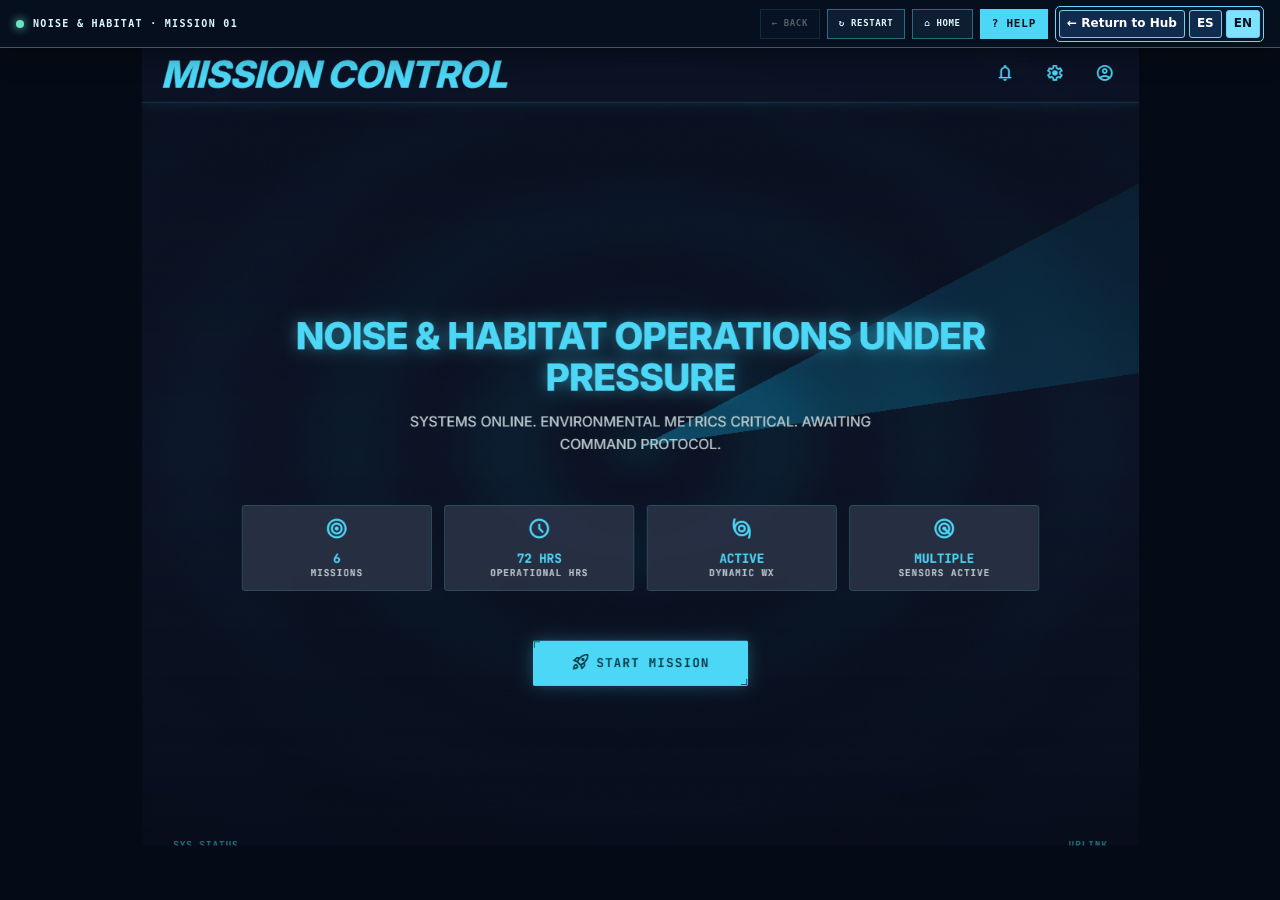
==== commit 81354b7f: "Prevent Spanish header wrapping, move ARIA hints off warnings, polish mission results" ====
--- a/index.html
+++ b/index.html
@@ -405,6 +405,19 @@
 .screen-es-map .esNextStep p{margin:2px 0;line-height:1.4;font-size:clamp(11px,.9vw,13px)}
 .screen-es-map .esMapCond .warn{margin:10px 0}
 
+
+/* Screen-scaled Spanish header and guide hints: preserve the raster hit geometry */
+.screen{container-type:inline-size}
+.esStaticTop{
+ font:900 italic clamp(14px,2.0cqw,27px)/1.15 system-ui,sans-serif;
+ letter-spacing:-.025em;white-space:nowrap;overflow:hidden;
+}
+.esStaticSide .deploy{font-size:clamp(10px,1.15cqw,14px);white-space:nowrap}
+.screen-es-map .guide-hint{max-width:230px;font:800 12px/1.45 ui-monospace,Consolas,monospace}
+@media(max-width:600px){
+ .screen-es-map .guide-hint{max-width:155px;font-size:10px}
+}
+
 </style>
 </head>
 <body>
@@ -628,7 +641,7 @@
   hint.className='guide-hint'+(step.hintSide==='right'?' arrow-right':'');
   hint.innerHTML=hintText;
   if(target){
-    let x=r.left>55?r.left-22:r.left+r.width+2;
+    let x=r.left>55?r.left-30:r.left+r.width+2;
     let y=r.top+Math.min(3,r.height/2);
     if(targetSelector==='.esMapTimeline'){x=33;y=r.top-11}
     if(targetSelector==='.esStaticSide .deploy'){x=23;y=r.top-8}
@@ -831,7 +844,7 @@
  }
  const footer=document.createElement('div');footer.className='completionFooter';
  const note=document.createElement('span');note.className='completionFooterNote';
- note.textContent=isES?'Sin porcentajes genéricos no calculados en la misión.':'No generic percentages or uncalculated scores.';
+ note.textContent=isES?'Continúa con la clase teórica para relacionar esta decisión con el control ambiental.':'Continue with the theory class to connect this decision to environmental management.';
  const cta=document.createElement('button');cta.type='button';cta.className='completionButton';
  cta.textContent=isES?'ABRIR CLASE TEÓRICA →':'OPEN THEORY CLASS →';
  cta.onclick=()=>render('theory'+mission);
